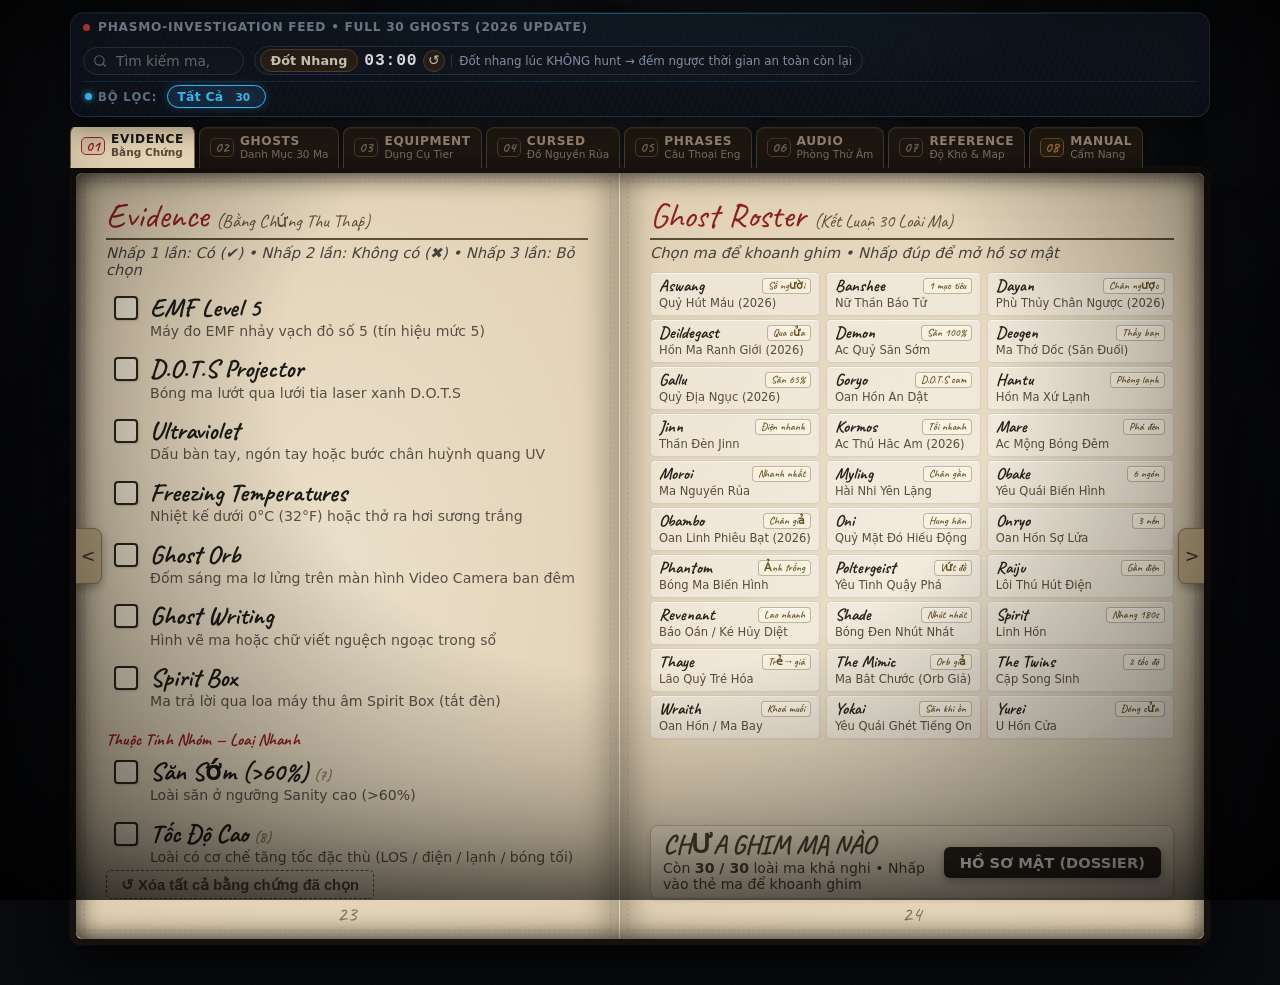
==== index.html @ 6afffe3f "feat(vip): them meo song sot VIP vao tab Looping tung ghost" ====
﻿<!DOCTYPE html>
<html lang="vi">
<head>
  <meta charset="UTF-8">
  <meta name="viewport" content="width=device-width, initial-scale=1.0">
  <title>Phasmophobia Investigation Journal - Cuốn Sổ Tay Thợ Săn Ma Pro 2026</title>
  <link rel="preconnect" href="https://fonts.googleapis.com">
  <link rel="preconnect" href="https://fonts.gstatic.com" crossorigin>
  <link href="https://fonts.googleapis.com/css2?family=Caveat:wght@600;700&display=swap" rel="stylesheet">
<style></style>

  <link rel="stylesheet" href="css/01-base.css">
  <link rel="stylesheet" href="css/02-hud.css">
  <link rel="stylesheet" href="css/03-compendium.css">
  <link rel="stylesheet" href="css/04-book-tabs.css">
  <link rel="stylesheet" href="css/05-views-grid.css">
  <link rel="stylesheet" href="css/06-studio-dossier.css">
  <link rel="stylesheet" href="css/07-fx.css">

  </style>
</head>
<body>

  <div class="screen-overlay"></div>

  <!-- ==============================================================
       ★ VAN DASHBOARD NAVIGATION BAR: INTEGRATED CLUSTER ★
       ============================================================== -->
  <div class="truck-dashboard">
    <div class="top-bar-row">
      <div class="truck-title">
        <span class="rec-dot"></span> PHASMO-INVESTIGATION FEED • FULL 30 GHOSTS (2026 UPDATE)
      </div>

      <!-- INTEGRATED CONTROLS CLUSTER: SEARCH + UNIFIED SMUDGE TIMER -->
      <div class="top-controls-group">
        
        <!-- SMART SEARCH BAR -->
        <div class="search-container">
          <span class="search-icon">
            <svg class="svg-icon" viewBox="0 0 24 24"><circle cx="11" cy="11" r="8"></circle><line x1="21" y1="21" x2="16.65" y2="16.65"></line></svg>
          </span>
          <input type="text" id="journalSearch" class="search-input" placeholder="Tìm kiếm ma, tốc độ, bằng chứng... (Phím /)" autocomplete="off">
          <span class="clear-search-btn" id="clearSearchBtn">✕</span>
          <div class="search-results-dropdown" id="searchResultsDropdown"></div>
        </div>

        <!-- UNIFIED MASTER SMUDGE TIMER WIDGET -->
        <div class="smudge-timer-widget">
          <button class="timer-btn" id="btnSmudgeTimer">
            <svg class="svg-icon" viewBox="0 0 24 24"><path d="M12 2c0 4-4 6-4 10a4 4 0 0 0 8 0c0-4-4-6-4-10z"></path></svg>
            <span>Đốt Nhang</span>
          </button>
          <div class="timer-display" id="smudgeDisplay">03:00</div>
          <button class="timer-reset-btn" id="btnSmudgeReset" type="button" title="Reset đồng hồ nhang về 03:00">↺</button>
          <div class="timer-phase" id="smudgePhase">Đốt nhang lúc KHÔNG hunt → đếm ngược thời gian an toàn còn lại</div>
        </div>

      </div>
    </div>

    <!-- TACTICAL GROUP FILTER HUD: 3 NHÓM LỌC DANH SÁCH RÕ RÀNG -->
    <div class="quick-filter-hud">
      <div class="hud-left">
        <div class="hud-label">
          <span class="hud-radar-dot"></span>
          <span>BỘ LỌC:</span>
        </div>
        <div class="hud-chips-container">
          <div class="filter-chip active" data-filter="all">
            <span class="chip-text">Tất Cả</span>
            <span class="chip-badge">30</span>
          </div>

        </div>
      </div>
    </div>
  </div>

  <!-- ==============================================================
       ★ TACTICAL INVESTIGATION COMPENDIUM (COLLAPSIBLE FIELD MANUAL) ★
       ============================================================== -->
  <div class="compendium-container" id="compendiumContainer" style="display: none;">
    <!-- Header -->
    <div class="compendium-header">
      <div class="compendium-title-wrap">
        <span class="comp-beacon-tag">SOP MANUAL</span>
        <div>
          <div class="compendium-main-title">
            CẨM NANG ĐIỀU TRA TOÀN DIỆN &amp; KÝ HIỆU NGHIỆP VỤ
          </div>
          <div class="compendium-subtitle">
            Sổ tay tra cứu khoa học: Hướng dẫn tân thủ, bảng ngưỡng Sanity hunt, telemetry vận tốc bước chân &amp; 30 mẹo 0-evidence.
          </div>
        </div>
      </div>
      <button class="btn-close-compendium" id="btnCloseCompendium" type="button">
        Đóng Cẩm Nang
      </button>
    </div>

    <!-- Navigation Tabs -->
    <div class="compendium-tabs-nav">
      <button class="comp-tab-btn active" data-target="compPaneRookie" title="Tân thủ &amp; bảng giải mã ký hiệu giao diện">
        <span class="comp-tab-txt">Tân Thủ &amp; Ký Hiệu</span>
      </button>
      <button class="comp-tab-btn" data-target="compPaneSanity" title="Ngưỡng Sanity đi săn (Hunt Matrix)">
        <span class="comp-tab-txt">Ngưỡng Sanity Hunt</span>
      </button>
      <button class="comp-tab-btn" data-target="compPaneSpeed" title="Vận tốc &amp; gia tốc LOS (Speed/BPM)">
        <span class="comp-tab-txt">Vận Tốc &amp; LOS</span>
      </button>
      <button class="comp-tab-btn" data-target="compPaneBusters" title="Tuyệt chiêu 0-Evidence cho 30 loài ma">
        <span class="comp-tab-txt">Mẹo 0-Evidence</span>
      </button>
      <button class="comp-tab-btn" data-target="compPanePro" title="Mẹo cao thủ: nhận diện siêu tốc, sinh tồn, thiết bị, túi tiền &amp; XP">
        <span class="comp-tab-txt">Mẹo Cao Thủ</span>
      </button>
      <button class="comp-tab-btn" data-target="compPaneViethoa" title="Từ điển Anh → Việt + giải thích cơ chế game cho người mới">
        <span class="comp-tab-txt">Việt Hóa</span>
      </button>
      <button class="comp-tab-btn" data-target="compPaneVocab" title="Từ vựng & câu thoại tiếng Anh trong game">
        <span class="comp-tab-txt">Từ Vựng</span>
      </button>
      <button class="comp-tab-btn" data-target="compPaneStatus" title="Bảng trạng thái 30 loài ma: bằng chứng, ngưỡng hunt, tốc độ, dấu hiệu">
        <span class="comp-tab-txt">Trạng Thái</span>
      </button>
    </div>

    <!-- BANNER LỌC NHANH THEO TAB 01 EVIDENCE -->
    <div class="comp-evidence-filterbar" id="compEvidenceFilterBar" style="display:none;">
      <span class="comp-filter-dot"></span>
      <span id="compEvidenceFilterText">Đang lọc theo bằng chứng ở tab 01</span>
      <button class="comp-filter-clear" id="btnCompClearEvidence" type="button" title="Xóa lọc về tất cả 30 ma">✕ Xóa lọc</button>
    </div>

    <!-- PANE 1: TÂN THỦ & KÝ HIỆU -->
    <div class="comp-pane active" id="compPaneRookie">
      <div class="comp-grid-2col">
        <!-- Visual Legend -->
        <div class="comp-card highlight-cyan">
          <div class="comp-card-title">
            <span>BẢNG GIẢI MÃ KÝ HIỆU &amp; TRẠNG THÁI GIAO DIỆN</span>
            <span class="badge" style="background:#0284c7; color:#fff;">VISUAL UI</span>
          </div>
          <div class="legend-badges-grid">
            <div class="legend-badge-item">
              <div class="legend-badge-header">
                <span style="display:inline-block; width:10px; height:10px; border-radius:50%; background:#e2e8f0; border:1px solid #94a3b8;"></span>
                <span>Khả Nghi (Active)</span>
              </div>
              <div class="legend-badge-desc">Thẻ ma màu sáng bình thường. Chưa có bằng chứng mâu thuẫn.</div>
            </div>

            <div class="legend-badge-item">
              <div class="legend-badge-header">
                <span style="display:inline-block; width:10px; height:10px; border-radius:50%; background:#ef4444;"></span>
                <span style="color:#f87171; text-decoration:line-through;">Bị Loại Trừ</span>
              </div>
              <div class="legend-badge-desc">Thẻ mờ + gạch ngang đỏ. Bị loại vì mâu thuẫn bằng chứng đã tick.</div>
            </div>

            <div class="legend-badge-item">
              <div class="legend-badge-header">
                <span style="display:inline-block; width:10px; height:10px; border-radius:50%; border:2px solid #ef4444;"></span>
                <span style="color:#ef4444; font-weight:bold;">Khoanh Ghim</span>
              </div>
              <div class="legend-badge-desc">Vòng bút chì đỏ. Loài ma bạn bấm chọn làm kết luận chính thức.</div>
            </div>

            <div class="legend-badge-item">
              <div class="legend-badge-header">
                <span style="display:inline-block; width:10px; height:10px; border-radius:50%; background:#0284c7; box-shadow:0 0 6px #38bdf8;"></span>
                <span style="color:#38bdf8;">Lọc Chiến Thuật</span>
              </div>
              <div class="legend-badge-desc">Viền xanh Cyan nổi bật. Thuộc nhóm lọc Săn sớm, Tốc độ cao...</div>
            </div>
          </div>

          <div style="margin-top:10px; border-top:1px solid rgba(255,255,255,0.06); padding-top:8px;">
            <p><strong>Cơ chế nút bấm 3 trạng thái tại trang Evidence:</strong></p>
            <ul>
              <li><strong>Bấm lần 1:</strong> Đánh dấu <code>[✔ CÓ]</code> (Khóa bằng chứng đã phát hiện).</li>
              <li><strong>Bấm lần 2:</strong> Đánh dấu <code>[✖ KHÔNG CÓ]</code> (Gạch bỏ bằng chứng đã kiểm tra kỹ nhưng không thấy).</li>
              <li><strong>Bấm lần 3:</strong> Trở về <code>[⚪ Chưa Rõ]</code> (Khôi phục trạng thái trung lập).</li>
            </ul>
          </div>
        </div>

        <!-- Rookie SOP -->
        <div class="comp-card highlight-emerald">
          <div class="comp-card-title">
            <span>QUY TRÌNH 3 BƯỚC SỐNG SÓT CHUẨN NGHIỆP VỤ (SOP)</span>
            <span class="badge" style="background:#059669; color:#fff;">ROOKIE 101</span>
          </div>
          <ul>
            <li>
              <strong>Bước 1 - Tìm Phòng Ma (Favorite Room):</strong>
              Cầm Nhiệt kế quét từng phòng. Phòng ma luôn có nhiệt độ dưới <strong>10°C</strong> (hoặc &lt;0°C đóng băng).
              <br><em>*Lưu ý cốt tử:</em> BẬT CẦU DAO (Breaker) ngay khi vào nhà để sưởi ấm, giảm 50% tốc độ tụt Sanity!
            </li>
            <li>
              <strong>Bước 2 - Bố Trí Trang Thiết Bị (3 Evidences):</strong>
              Đặt D.O.T.S + Sổ ghi chép + Video camera quay vào phòng. Tắt hết đèn phòng, đứng một mình cầm Spirit Box hỏi (<em>"Where are you?"</em>). Rải muối ở cửa phòng để soi dấu chân huỳnh quang UV.
            </li>
            <li>
              <strong>Bước 3 - Phòng Thủ &amp; Giữ Mạng Khi Hunt:</strong>
              Luôn quan sát bảng Sanity trong xe. Khi Sanity chạm mốc <strong>50%</strong>, đặt ngay 2 Thánh giá trong phòng ma. Chuẩn bị sẵn Nhang + Bật lửa và xác định trước tủ trốn an toàn gần nhất!
            </li>
          </ul>
        </div>
      </div>
    </div>

    <!-- PANE 2: NGƯỠNG SANITY HUNT MATRIX -->
    <div class="comp-pane" id="compPaneSanity">
      <div class="comp-grid-2col">
        <!-- Early Hunters -->
        <div class="comp-card highlight-rose">
          <div class="comp-card-title">
            <span>VÙNG NGUY HIỂM: SĂN SỚM BẤT THÌ LÌNH (&gt; 60% SANITY)</span>
            <span class="badge" style="background:#dc2626; color:#fff;">LETHAL HUNT</span>
          </div>
          <ul>
            <li><strong class="tag-red">Demon (100% / 70%):</strong> Sở hữu chiêu cắn trộm (Ability Hunt) có thể kích hoạt cuộc săn ở <strong>100% Sanity</strong> ngay phút đầu tiên! Đốt nhang chỉ cản được 60 giây.</li>
            <li><strong class="tag-red">Yokai (80%):</strong> Săn sớm ở 80% nếu người chơi nói chuyện qua micro gần ma trong vòng 2.5m.</li>
            <li><strong class="tag-red">Thaye (75%):</strong> Săn sớm ở 75% khi mới vào nhà (tuổi 0), chạy siêu tốc 2.75 m/s.</li>
            <li><strong class="tag-amber">Raiju (65%):</strong> Săn sớm ở 65% nếu có thiết bị điện tử đang mở gần ma.</li>
            <li><strong class="tag-amber">Onryo (60%):</strong> Coi nến như thánh giá. Thổi tắt 3 ngọn lửa liên tiếp là hunt ngay; hunt ở 60% nếu phòng không có lửa.</li>
            <li><strong class="tag-amber">Mare (60%):</strong> Săn ở 60% nếu phòng ma đang <strong>TẮT đèn</strong> (ngược lại ở 40% nếu bật đèn).</li>
            <li><strong class="tag-amber">Aswang (60%):</strong> Săn mồi khi người chơi đứng một mình trong bóng tối.</li>
            <li><strong class="tag-amber">Gallu (65%):</strong> Quỷ địa ngục hung hãn, cắn thánh giá từ khoảng cách xa.</li>
          </ul>
        </div>

        <!-- Normal & Late Hunters -->
        <div class="comp-card highlight-cyan">
          <div class="comp-card-title">
            <span>VÙNG TIÊU CHUẨN &amp; SĂN MUỘN (≤ 50% SANITY)</span>
            <span class="badge" style="background:#0284c7; color:#fff;">STANDARD &amp; LATE</span>
          </div>
          <ul>
            <li>
              <strong class="tag-cyan">Ngưỡng Tiêu Chuẩn (50% Sanity):</strong>
              Hầu hết 16 loài ma phổ thông: <code>Spirit, Wraith, Phantom, Poltergeist, Jinn (khi có điện), Goryo, Myling, Revenant, Obake, Yurei, The Mimic, Dayan, Deildegast, Kormos, Obambo...</code>
            </li>
            <li>
              <strong class="tag-emerald">Deogen (40% Sanity):</strong>
              Săn muộn nhất game, nhưng <strong>LUÔN BIẾT BẠN Ở ĐÂU</strong>. Tuyệt đối không trốn tủ, hãy dắt đi dạo quanh bàn ăn (Looping)!
            </li>
            <li>
              <strong class="tag-emerald">Shade (35% Sanity):</strong>
              Loài ma nhút nhát nhất thế giới game. Hoàn toàn không thể hunt, không tương tác, không thở ra khói nếu có người đứng cùng phòng ma!
            </li>
          </ul>
        </div>
      </div>
    </div>

    <!-- PANE 3: VẬN TỐC & GIA TỐC LOS TELEMETRY -->
    <div class="comp-pane" id="compPaneSpeed">
      <table class="comp-matrix-table">
        <thead>
          <tr>
            <th>Loài Ma / Đối Tượng</th>
            <th>Tốc Độ Cơ Bản (m/s)</th>
            <th>Tốc Độ Nhìn Thấy Người (LOS)</th>
            <th>Nhịp Chân (BPM)</th>
            <th>Hành Vi Độc Quyền Khi Truy Đuổi</th>
          </tr>
        </thead>
        <tbody>
          <tr>
            <td><strong>Người chơi (Player)</strong></td>
            <td>1.6 m/s (Đi bộ)</td>
            <td>3.0 m/s (Sprint 3 giây)</td>
            <td>--</td>
            <td>Hồi sức chạy sau 5 giây. Không mang đồ điện bật khi trốn tủ.</td>
          </tr>
          <tr>
            <td><strong>Ma tiêu chuẩn (Standard)</strong></td>
            <td>1.7 m/s</td>
            <td>2.25 m/s (Gia tốc dần)</td>
            <td>120 → 160 BPM</td>
            <td>Tăng tốc dần sau mỗi giây nhìn thấy người chơi liên tục.</td>
          </tr>
          <tr>
            <td><strong class="tag-red">Moroi (Nhanh nhất game)</strong></td>
            <td>1.5 m/s (Sanity cao)</td>
            <td class="tag-red">3.71 m/s (0% Sanity + LOS)</td>
            <td>106 → 260 BPM</td>
            <td>Càng thấp Sanity chạy càng như tên bắn. Đốt nhang làm mù tới 12s.</td>
          </tr>
          <tr>
            <td><strong class="tag-red">Revenant (Tên lửa săn mồi)</strong></td>
            <td>0.4 m/s (Lê lết)</td>
            <td class="tag-red">3.0 m/s (Lao vọt tức thì)</td>
            <td>30 → 212 BPM</td>
            <td>Mất dấu người chơi đi chậm như rùa; phát hiện người chơi lao vọt cực đại ngay!</td>
          </tr>
          <tr>
            <td><strong class="tag-cyan">Deogen (Đảo ngược cự ly)</strong></td>
            <td>3.0 m/s (Ở xa &gt;6m)</td>
            <td class="tag-emerald">0.4 m/s (Ở gần &lt;2.5m)</td>
            <td>212 → 30 BPM</td>
            <td>Luôn biết chỗ trốn. Tới gần tự động phanh gấp để bạn dắt đi bộ quanh bàn ăn.</td>
          </tr>
          <tr>
            <td><strong class="tag-cyan">Hantu (Nhiệt độ phòng)</strong></td>
            <td>1.4 m/s (Phòng ấm)</td>
            <td>2.7 m/s (Phòng lạnh &lt;0°C)</td>
            <td>99 → 190 BPM</td>
            <td><strong>KHÔNG tăng tốc theo LOS</strong>. Thở ra khói trắng từ miệng khi tắt cầu dao.</td>
          </tr>
          <tr>
            <td><strong class="tag-amber">Thaye (Lão hóa theo tuổi)</strong></td>
            <td>2.75 m/s (Tuổi 0 - Trẻ)</td>
            <td>1.0 m/s (Tuổi 10 - Già)</td>
            <td>194 → 70 BPM</td>
            <td><strong>KHÔNG tăng tốc theo LOS</strong>. Càng ở lâu gần ma thì nó càng già và chậm dần.</td>
          </tr>
          <tr>
            <td><strong>The Twins (Cặp song sinh)</strong></td>
            <td>1.53 m/s (Ma chính - 90%)</td>
            <td>1.87 m/s (Ma phụ - 110%)</td>
            <td>108 / 132 BPM</td>
            <td>Đợt săn này đi chậm, đợt sau đi nhanh xen kẽ.</td>
          </tr>
          <tr>
            <td><strong>Jinn (Cầu dao điện)</strong></td>
            <td>1.7 m/s</td>
            <td>2.5 m/s (Thấy người từ xa)</td>
            <td>120 → 176 BPM</td>
            <td>Phóng nhanh khi thấy người từ xa nếu CẦU DAO BẬT, chậm lại khi tới gần &lt;3m.</td>
          </tr>
        </tbody>
      </table>
    </div>

    <!-- PANE 4: TUYỆT CHIÊU 0-EVIDENCE 30 LOÀI MA -->
    <div class="comp-pane" id="compPaneBusters">
      <div class="quick-buster-grid">
        <div class="buster-item">
          <div class="buster-header"><span class="buster-name">Spirit</span><span class="buster-badge">180s Nhang</span></div>
          <div class="buster-tip">Đốt nhang cản đi săn trong suốt <strong>180 giây (3 phút)</strong>. Nếu qua phút thứ 2 vẫn không hunt thì 90% là Spirit.</div>
        </div>
        <div class="buster-item">
          <div class="buster-header"><span class="buster-name">Wraith</span><span class="buster-badge">Không UV Muối</span></div>
          <div class="buster-tip">Dẫm muối tạo tiếng sột soạt nhưng <strong>KHÔNG BAO GIỜ</strong> để lại dấu chân UV huỳnh quang. Dịch chuyển tạo EMF 2/5.</div>
        </div>
        <div class="buster-item">
          <div class="buster-header"><span class="buster-name">Phantom</span><span class="buster-badge">Chụp Ảnh Mất</span></div>
          <div class="buster-tip">Chụp ảnh biến mất ngay lập tức (ảnh không nhiễu). Khi hunt tàng hình chớp nháy rất lâu (1-2s tàng hình).</div>
        </div>
        <div class="buster-item">
          <div class="buster-header"><span class="buster-name">Poltergeist</span><span class="buster-badge">Polty Bomb</span></div>
          <div class="buster-tip">Ném chùm nhiều đồ vật cùng lúc làm nổ tung phòng; mỗi lần ném đồ làm người chơi gần đó tụt Sanity.</div>
        </div>
        <div class="buster-item">
          <div class="buster-header"><span class="buster-name">Banshee</span><span class="buster-badge">Hú Paramic</span></div>
          <div class="buster-tip">Tiếng hú/thét xé gió độc quyền qua Parabolic Mic (33%). Chỉ nhắm giết 1 mục tiêu duy nhất trong đội.</div>
        </div>
        <div class="buster-item">
          <div class="buster-header"><span class="buster-name">Jinn</span><span class="buster-badge">Cầu Dao Bật</span></div>
          <div class="buster-tip">Phi 2.5 m/s khi thấy người từ xa nếu Cầu dao BẬT. Không bao giờ tự gạt tắt cầu dao điện.</div>
        </div>
        <div class="buster-item">
          <div class="buster-header"><span class="buster-name">Mare</span><span class="buster-badge">Tắt Đèn Tức Thì</span></div>
          <div class="buster-tip">Tắt công tắc đèn ngay lập tức sau khi bạn vừa bật lên. Không bao giờ tự bật đèn; thích nổ bóng đèn.</div>
        </div>
        <div class="buster-item">
          <div class="buster-header"><span class="buster-name">Revenant</span><span class="buster-badge">Tên Lửa 3.0m/s</span></div>
          <div class="buster-tip">Đi rề rề 0.4 m/s khi tuần tra, lao vọt với vận tốc 3.0 m/s ngay khi phát hiện người chơi.</div>
        </div>
        <div class="buster-item">
          <div class="buster-header"><span class="buster-name">Shade</span><span class="buster-badge">Nhút Nhát 35%</span></div>
          <div class="buster-tip">Không bao giờ hunt hay làm Ghost Event nếu có người chơi đứng cùng phòng ma. Chỉ hunt dưới 35% Sanity.</div>
        </div>
        <div class="buster-item">
          <div class="buster-header"><span class="buster-name">Demon</span><span class="buster-badge">Nhang 60s</span></div>
          <div class="buster-tip">Đốt nhang chỉ cản hunt được <strong>60 giây</strong>. Ngưỡng hunt 70% và có skill cắn trộm ở 100% Sanity.</div>
        </div>
        <div class="buster-item">
          <div class="buster-header"><span class="buster-name">Yurei</span><span class="buster-badge">Sập Cửa -15%</span></div>
          <div class="buster-tip">Đóng sập cửa 2 nhịp (double click) làm tụt 15% Sanity ngay tức khắc. Đốt nhang giam chân trong phòng 90s.</div>
        </div>
        <div class="buster-item">
          <div class="buster-header"><span class="buster-name">Oni</span><span class="buster-badge">Hiện Hình Rõ</span></div>
          <div class="buster-tip">Khi hunt chớp hiện hình liên tục (hầu như thấy rõ suốt). Tuyệt đối không bao giờ có Ghost Event bóng khói (Airball).</div>
        </div>
        <div class="buster-item">
          <div class="buster-header"><span class="buster-name">Yokai</span><span class="buster-badge">Điếc &lt;2.5m</span></div>
          <div class="buster-tip">Hunt ở 80% nếu nói micro gần ma. Khi hunt bị điếc, chỉ nghe thấy tiếng người nói và đồ điện ở cự ly &lt;2.5m.</div>
        </div>
        <div class="buster-item">
          <div class="buster-header"><span class="buster-name">Hantu</span><span class="buster-badge">Thở Khói Lạnh</span></div>
          <div class="buster-tip">Thở ra làn sương khói trắng từ miệng khi hunt nếu cầu dao TẮT. Chạy cực nhanh trong lạnh (2.7 m/s).</div>
        </div>
        <div class="buster-item">
          <div class="buster-header"><span class="buster-name">Goryo</span><span class="buster-badge">D.O.T.S Camera</span></div>
          <div class="buster-tip">D.O.T.S chỉ thấy qua Video Camera ban đêm khi không có ai trong phòng. Không bao giờ tự ý đổi phòng ruột.</div>
        </div>
        <div class="buster-item">
          <div class="buster-header"><span class="buster-name">Myling</span><span class="buster-badge">Bước Chân Êm</span></div>
          <div class="buster-tip">Tiếng bước chân khi hunt cực êm: Chỉ nghe thấy khi đèn pin đã chớp nháy nhấp nháy trong cự ly &lt;10m.</div>
        </div>
        <div class="buster-item">
          <div class="buster-header"><span class="buster-name">Onryo</span><span class="buster-badge">Sợ Ngọn Lửa</span></div>
          <div class="buster-tip">Coi nến như thánh giá. Thổi tắt 3 ngọn lửa liên tiếp là kích hoạt cuộc săn ngay nếu không có nến khác.</div>
        </div>
        <div class="buster-item">
          <div class="buster-header"><span class="buster-name">The Twins</span><span class="buster-badge">2 Tốc Độ Chạy</span></div>
          <div class="buster-tip">Tương tác 2 phòng khác nhau cùng lúc (đồ thị đường dốc). Luân phiên giữa tốc độ chậm (1.53 m/s) và nhanh (1.87 m/s).</div>
        </div>
        <div class="buster-item">
          <div class="buster-header"><span class="buster-name">Raiju</span><span class="buster-badge">Nhiễu Sóng 15m</span></div>
          <div class="buster-tip">Làm nhiễu sóng điện tử từ khoảng cách cực xa (15m). Tăng tốc vọt lên 2.5 m/s gần đồ điện đang mở.</div>
        </div>
        <div class="buster-item">
          <div class="buster-header"><span class="buster-name">Obake</span><span class="buster-badge">Vân Tay 6 Ngón</span></div>
          <div class="buster-tip">Tỉ lệ 16.7% để lại dấu vân tay 6 ngón tay; giấu vân tay 25%. Chớp biến hình thành model ma khác khi hunt.</div>
        </div>
        <div class="buster-item">
          <div class="buster-header"><span class="buster-name">The Mimic</span><span class="buster-badge">Ghost Orb Giả</span></div>
          <div class="buster-tip"><strong>LUÔN CÓ GHOST ORB GIẢ</strong> ở mọi độ khó (kể cả 0-Evidence). Sao chép hành vi và tốc độ của bất kỳ loài ma nào.</div>
        </div>
        <div class="buster-item">
          <div class="buster-header"><span class="buster-name">Moroi</span><span class="buster-badge">Nhang Mù 12s</span></div>
          <div class="buster-tip">Nguyền rủa qua Spirit Box làm tụt đôi Sanity. Càng thấp Sanity chạy càng nhanh (tối đa 3.71 m/s). Nhang làm mù 12s.</div>
        </div>
        <div class="buster-item">
          <div class="buster-header"><span class="buster-name">Deogen</span><span class="buster-badge">Thở Khò Khè</span></div>
          <div class="buster-tip">Thở dốc vào Spirit Box ở cự ly 1m. Biết chỗ trốn 100%. Tới gần đi chậm 0.4 m/s (dắt đi vòng quanh bàn loop).</div>
        </div>
        <div class="buster-item">
          <div class="buster-header"><span class="buster-name">Thaye</span><span class="buster-badge">Lão Hóa Giảm Tốc</span></div>
          <div class="buster-tip">Mới vào hunt sớm 75% chạy 2.75 m/s. Đứng gần ma sẽ kích hoạt lão hóa; càng về sau càng chậm và nhát (1.0 m/s).</div>
        </div>
        <div class="buster-item">
          <div class="buster-header"><span class="buster-name">Aswang (2026)</span><span class="buster-badge">Tăng Tốc LOS Nhanh Nhất</span></div>
          <div class="buster-tip">Base 1.53 m/s (chậm hơn chuẩn) nhưng tăng tốc theo line-of-sight NHANH nhất game. Có thể hunt với grace period = 0 và không giết được người đang trốn trong chỗ ẩn chính thức.</div>
        </div>
        <div class="buster-item">
          <div class="buster-header"><span class="buster-name">Dayan (2026)</span><span class="buster-badge">Nhanh Khi Bạn Di Chuyển</span></div>
          <div class="buster-tip">Hunt sớm 65% và chạy 2.25 m/s khi bạn DI CHUYỂN trong 10m; còn 45% và 1.2 m/s khi bạn ĐỨNG YÊN gần nó. Không tăng tốc theo LOS.</div>
        </div>
        <div class="buster-item">
          <div class="buster-header"><span class="buster-name">Deildegast (2026)</span><span class="buster-badge">Tốc Độ Theo Đồ Vật</span></div>
          <div class="buster-tip">Tốc độ cố định 0.4–3.0 m/s tùy số đồ vật đã bị xê dịch (càng nhiều đồ bị ném càng chậm). Không tăng tốc theo LOS.</div>
        </div>
        <div class="buster-item">
          <div class="buster-header"><span class="buster-name">Gallu (2026)</span><span class="buster-badge">Trạng Thái Hung Hãn</span></div>
          <div class="buster-tip">Hunt ở 50% (Normal), 60% (Enraged) hoặc 40% (Weakened). Dùng thiết bị bảo vệ quanh nó sẽ khiến nó Hung Hãn hơn; sau 1 lần hunt nó yếu đi.</div>
        </div>
        <div class="buster-item">
          <div class="buster-header"><span class="buster-name">Kormos (2026)</span><span class="buster-badge">Nghe Bước Chân</span></div>
          <div class="buster-tip">Nghe tiếng bước chân từ rất xa và hunt sớm tới 70% nếu bạn SPRINT gần nó. Gần như không thấy người chơi bằng mắt — hãy ĐI BỘ (đừng chạy).</div>
        </div>
        <div class="buster-item">
          <div class="buster-header"><span class="buster-name">Obambo (2026)</span><span class="buster-badge">Hung Hãn / Điềm Tĩnh</span></div>
          <div class="buster-tip">Hai trạng thái: Aggressive (hunt sớm 65%, chạy 1.96 m/s, hunt ngắn hơn) và Calm (hunt muộn 10%, chạy 1.45 m/s).</div>
        </div>
      </div>
    </div>

    <!-- PANE 5: MẸO CAO THỦ (PRO / dữ liệu người chơi kinh nghiệm) -->
    <div class="comp-pane" id="compPanePro">
      <p style="font-size:0.8rem; color:#ab9575; margin:0 0 12px;">Áp dụng cho MỌI độ khó (x1–x6); mục nào chỉ đúng ở độ khó có bằng chứng thì đã ghi rõ.</p>
      <div class="comp-grid-2col">

        <div class="comp-card highlight-amber">
          <div class="comp-card-title"><span>TEST CHUẨN 100%</span><span class="badge">PRO</span></div>
          <ul>
            <li><strong>Spirit (2 nhang):</strong> đốt nhang (gần ma) + bấm giờ. Nếu <strong>2 phút 45 giây</strong> không hunt, đốt nhang lần 2. Nếu hunt trong <strong>60 giây</strong> sau lần 2 → 100% Spirit. <em>(Cần sanity đủ thấp để ma có thể hunt, nếu không bài test vô nghĩa.)</em></li>
            <li><strong>Ouija EMF5:</strong> spam câu rẻ như "How old are you?" — mỗi lần trả lời đều nhả EMF. Dùng để lấy EMF5 (nếu ma có EMF5) + ảnh/media.</li>
            <li><strong>Sách bị ném:</strong> ở độ khó 3 bằng chứng, nếu ma <em>ném</em> sổ mà KHÔNG viết → gạch Ghost Writing.</li>
            <li><strong>Yurei:</strong> chỉ mở/đóng cửa &amp; tủ <strong>hoàn toàn</strong>. Hé cửa = KHÔNG phải Yurei.</li>
          </ul>
        </div>

        <div class="comp-card highlight-cyan">
          <div class="comp-card-title"><span>NHẬN DIỆN SIÊU TỐC (TELLS ẨN)</span><span class="badge">PRO</span></div>
          <ul>
            <li><strong>Raiju:</strong> nhịp tim (heartbeat) <strong>to &amp; bass hơn</strong> mọi ma khác — nghe cả khi event lẫn hunt. Nghe là biết.</li>
            <li><strong>Banshee:</strong> KHÔNG BAO GIỜ là nam (model/tên) từ update Giáng Sinh 2025 → <em>thấy model/tên nam = gạch Banshee.</em></li>
            <li><strong>Mare:</strong> <strong>không bật được</strong> TV/màn hình. → <em>Thấy ma BẬT TV/màn hình = gạch Mare.</em> Còn Mare thì hay <strong>tắt đèn ngay</strong> sau khi bạn vừa bật (và không bao giờ bật đèn).</li>
            <li><strong>Onryo:</strong> <strong>không thắp được</strong> nến nhà/campfire → <em>thấy ma thắp nến = gạch Onryo.</em> Onryo còn hay thổi tắt cùng 1 firelight 2 lần trong 20s, và thổi tắt bật lửa của bạn trong &lt;20s.</li>
            <li><strong>Shade:</strong> không làm event hát; không nâng &amp; ném đồ (update Chronicle) → <em>thấy hát / thấy nâng-ném đồ = gạch Shade.</em></li>
            <li><strong>Oni:</strong> không làm event "bóng khói" (airball) → <em>thấy airball = gạch Oni.</em> Khi hunt Oni hiện hình lâu (ít tàng hình).</li>
            <li><strong>Hantu:</strong> khi hunt (lúc cầu dao TẮT) thở ra <strong>hơi khói trắng</strong> → <em>thấy hơi thở = Hantu.</em></li>
          </ul>
        </div>

        <div class="comp-card highlight-emerald">
          <div class="comp-card-title"><span>SINH TỒN: LOOPING &amp; ẨN</span><span class="badge">PRO</span></div>
          <ul>
            <li><strong>Quản lý sprint:</strong> chỉ sprint khi ma <em>lấy được khoảng cách</em>; cắt góc thật gấp.</li>
            <li><strong>Crouch cắt LOS:</strong> hiệu quả sau ghế/island/xe — <strong>KHÔNG</strong> crouch sau bàn ăn/sofa (không cắt được LOS).</li>
            <li><strong>Corner peeking:</strong> giấu nửa người sau vật/cửa để cắt LOS mà vẫn nhìn thấy ma (đọc tốc độ/ability).</li>
            <li><strong>Ẩn tủ bị chặn:</strong> mở hết cửa, bước vào giữa, đóng lại. Locker: mở cánh trái → vào cánh phải → đóng.</li>
            <li><strong>Salt T3 + loop:</strong> mỗi đống muối làm chậm ma <strong>2 giây</strong> → duy trì loop cả đợt hunt.</li>
          </ul>
        </div>

        <div class="comp-card highlight-rose">
          <div class="comp-card-title"><span>THIẾT BỊ &amp; RAIJU</span><span class="badge">PRO</span></div>
          <ul>
            <li>Thiết bị đang bật (kể cả đèn pin trên vai) <strong>hút ma trong 7.5m</strong>. Raiju: <strong>15m</strong> và chạy gần bằng Revenant khi gần đồ điện.</li>
            <li><strong>Head Gear:</strong> phải GIỮ nút Special để tắt → tắt ĐẦU TIÊN khi hunt bắt đầu.</li>
            <li><strong>Không hút ma:</strong> Firelight, Igniter, UV Tier 2, nến.</li>
            <li>Đừng tắt thiết bị khi đã vào chỗ ẩn — ma vẫn đi tới <em>vị trí phát hiện cuối</em>.</li>
          </ul>
        </div>

        <div class="comp-card highlight-amber">
          <div class="comp-card-title"><span>TÚI TIỀN &amp; XP</span><span class="badge">PRO</span></div>
          <ul>
            <li><strong>Investigation Bonus =</strong> tiền nhận dạng + mục tiêu (mỗi mục tiêu tính <strong>đôi</strong>). <strong>Chết</strong> → mất nửa tiền + mất bonus.</li>
            <li><strong>Chụp Bone TRƯỚC khi nhặt</strong> (ảnh Bone ăn multiplier; nhặt Bone chỉ $25–50 flat).</li>
            <li><strong>Giá ảnh:</strong> ma/manifest <strong>$15</strong>; DOTS/EMF5/Writing/Freezing/vân tay Obake <strong>$10</strong>; còn lại <strong>$5</strong>. Journal: 5 ảnh + 5 video + 3 âm thanh (mỗi loại full giá 1 lần).</li>
            <li><strong>Custom farm:</strong> 0-evidence + 0-sanity = <strong>~9.8x</strong>; 2-evidence = ~5.12x. <strong>Blood Moon:</strong> +10% tiền nhưng +15% tốc độ ma &amp; x2 tụt sanity — chơi kỹ.</li>
          </ul>
        </div>

        <div class="comp-card highlight-cyan">
          <div class="comp-card-title"><span>NHANG &amp; THÁNH GIÁ CHUẨN</span><span class="badge">PRO</span></div>
          <ul>
            <li><strong>PHẢI đốt GẦN ma</strong> (trong/sát phòng ma) mới có tác dụng — đốt ở cửa hay xa ma là <strong>vô ích</strong>.</li>
            <li><strong>Khi hunt — làm CHOÁNG:</strong> đốt nhang rồi áp/ném về phía mặt ma lúc nó đang đuổi → <strong>làm mù ma ~5 giây</strong> để chạy trốn. <em>Không cần canh thời điểm</em>, chỉ cần đốt lúc ma ở gần.</li>
            <li><strong>Theo Tier:</strong> T1 mù 5s • T2 mù 5s + <strong>chậm 25%</strong> (5s) • T3 mù 5s + <strong>khóa chân đứng im</strong> (5s).</li>
            <li><strong>Ngoài hunt:</strong> chặn hunt <strong>90s</strong> (Spirit 180s, Demon 60s). Nhang <strong>KHÔNG cộng dồn/reset</strong> cooldown đang chạy — đừng đốt phí.</li>
            <li><strong>Crucifix</strong> chỉ chặn hunt <em>mới</em> (vô dụng khi đang hunt). Đặt dọc lối thoát gần phòng ma; <strong>T3 chặn cả Cursed Hunt</strong>.</li>
            <li><strong>Hunt vs Event:</strong> cửa thoát <strong>LOCK</strong> = đang hunt; event có thể đóng cửa nhưng KHÔNG khóa.</li>
          </ul>
        </div>

        <div class="comp-card highlight-amber">
          <div class="comp-card-title"><span>CANH GIỜ NHANG (STEP-BY-STEP)</span><span class="badge">PRO</span></div>
          <ul>
            <li><strong>B1:</strong> Đứng <strong>GẦN ma</strong> (trong/sát phòng ma), đốt nhang, bấm <strong>đồng hồ</strong> (nút "Bấm Giờ Nhang" trên thanh trên cùng).</li>
            <li><strong>B2:</strong> Đợi ma hunt lại, đọc mốc giờ:
              <br>• ~<strong>60 giây</strong> → Demon
              <br>• ~<strong>90 giây</strong> → ma thường
              <br>• <strong>hơn 90s</strong> (tới ~180s) → nghi <strong>Spirit</strong></li>
            <li><strong>B3 — Test Spirit chuẩn:</strong> nếu <strong>2 phút 45 giây</strong> vẫn không hunt → đốt nhang lần 2. Nếu hunt trong <strong>dưới 60 giây</strong> sau đó → 100% Spirit.</li>
            <li><strong>Vì sao?</strong> Nhang <strong>KHÔNG cộng dồn/reset</strong> cửa sổ đang chạy → cửa sổ 180s của Spirit (tính từ lần đốt 1) lúc đốt lần 2 chỉ còn ~15s, nên nó hunt ngay sau đó. (Ma thường thì cửa sổ đã hết từ 90s.)</li>
            <li><strong>Điều kiện:</strong> sanity phải <strong>đủ thấp</strong> để ma có thể hunt (thường &lt;50%) — nếu không, "không thấy hunt" là vô nghĩa.</li>
          </ul>
        </div>

        <div class="comp-card highlight-rose">
          <div class="comp-card-title"><span>HD ĐỐT NHANG CHI TIẾT (KHI KHÓ PHÂN)</span><span class="badge">PRO</span></div>
          <ul>
            <li><strong>Chuẩn bị:</strong> nhang + bật lửa; xác định <strong>phòng ma</strong> và <strong>chỗ núp</strong> gần đó; kiểm tra <strong>sanity &lt;50%</strong> (nếu cao, ma không hunt được → test vô nghĩa).</li>
            <li><strong>Đốt ĐÚNG cách:</strong> đứng <strong>trong/sát phòng ma</strong> rồi mới đốt. Đốt ở cửa hay xa ma = <strong>vô ích</strong> (lỗi phổ biến nhất khiến kết quả sai).</li>
            <li><strong>Bấm timer</strong> ("Đốt Nhang") rồi <strong>đứng yên chờ</strong>. Timer tự chia vùng: <strong>3:00→2:00</strong> an toàn → <strong>2:00→1:30</strong> Demon → <strong>1:30→0:00</strong> ma thường/Spirit.</li>
            <li><strong>Đọc kết quả:</strong> hunt <strong>60–90s</strong> = Demon • hunt <strong>90–180s</strong> = ma thường • không hunt tới <strong>180s</strong> = Spirit.</li>
            <li><strong>Nếu vẫn khó phân:</strong>
              <br>• Kiểm tra lại lúc đốt bạn có <strong>đứng gần ma</strong> không.
              <br>• <strong>Đừng đốt lại khi đang chạy</strong> (không reset) — chờ hết rồi hãy đốt lần 2.
              <br>• <strong>Test 2 nhang:</strong> đốt lần 1 → không hunt tới <strong>2:45</strong> → đốt lần 2 → hunt trong <strong>&lt;60s</strong> sau đó = <strong>100% Spirit</strong>.
              <br>• Vẫn mơ hồ → chốt bằng <strong>bằng chứng + tells</strong> khác, đừng chỉ dựa 1 test.</li>
          </ul>
        </div>

        <div class="comp-card highlight-emerald">
          <div class="comp-card-title"><span>QUY TRÌNH ĐIỀU TRA NHANH</span><span class="badge">PRO</span></div>
          <ul>
            <li><strong>1. Tìm phòng ma:</strong> bật cầu dao → quét EMF/Nhiệt kế. Phòng <em>lạnh hơn + nhiều tương tác</em> = phòng ma (đây là <strong>gợi ý</strong>, không phải bằng chứng).</li>
            <li><strong>2. Rải bằng chứng:</strong> đặt Writing + DOTS + Spirit Box + Video Camera (Orb) trong phòng ma; cắm Crucifix bảo vệ.</li>
            <li><strong>3. Đọc ĐÚNG bằng chứng:</strong>
              <br>• <strong>EMF 5</strong> mới tính — EMF 2/3/4 chỉ là tương tác.
              <br>• <strong>Freezing = dưới 0°C</strong> (không phải "dưới 5°C").
              <br>• <strong>UV</strong> = vân tay (cửa/công tắc) + dấu chân (trong muối) — chung 1 bằng chứng.
              <br>• <strong>Ghost Orb</strong> chỉ thấy qua camera (night vision); <strong>DOTS</strong> xem qua video.</li>
            <li><strong>4. Kẹt mới canh nhang:</strong> chỉ khi cần phân biệt Demon/Spirit và <strong>sanity &lt;50%</strong>. Đứng GẦN ma → đốt nhang → bấm giờ → đọc mốc 60/90/180s.</li>
          </ul>
        </div>

        <div class="comp-card highlight-amber">
          <div class="comp-card-title"><span>SPEED TEST — NHẬN DIỆN BẰNG TỐC ĐỘ (0-EVIDENCE)</span><span class="badge">VIP</span></div>
          <ul>
            <li data-detail="Tạo hunt có kiểm soát: dùng Ouija 'Where are you?' hoặc để sanity hạ xuống thấp. Núp ở chỗ nghe rõ (hành lang/closet) và nghe nhịp bước chân để đo tốc độ."><strong>Cách test:</strong> tạo hunt có kiểm soát (Ouija "Where are you?" / hạ sanity), núp chỗ nghe rõ, nghe <strong>nhịp bước chân</strong>.</li>
            <li data-detail="Không thấy bạn: 1.0 m/s (rất chậm). Vừa phát hiện (thấy bạn / nghe micro / dính thiết bị điện): vọt 3.0 m/s. Nghe chân rề rề rồi đột ngột dồn dập = Revenant."><strong>Bò 1.0 m/s</strong> khi không thấy bạn → đột ngột <strong>3.0</strong> khi thấy → <strong>Revenant</strong>.</li>
            <li data-detail="Luôn biết bạn ở đâu (trốn vô ích). Xa hơn 6m: 3.0 m/s; lại gần dưới 2.5m: 0.4 m/s. Cứ dắt nó loop quanh bàn là sống."><strong>Xa 3.0 → gần 0.4</strong> (càng gần càng chậm) → <strong>Deogen</strong>.</li>
            <li data-detail="Mới vào: 2.75 m/s + hunt sớm 75%. Đứng gần nó → nó 'già đi': chậm dần còn 1.0 m/s và hunt muộn 15%."><strong>2.75 → chậm dần 1.0</strong> (già đi) → <strong>Thaye</strong>.</li>
            <li data-detail="Tốc độ theo nhiệt độ phòng: dưới 0°C → 2.7 m/s; trên 15°C → 1.4 m/s. Không tăng tốc theo line-of-sight."><strong>Lạnh nhanh (2.7) / ấm chậm (1.4)</strong> → <strong>Hantu</strong>.</li>
            <li data-detail="Chỉ đạt 2.5 m/s khi CẦU DAO BẬT + có LOS + bạn ở xa hơn 3m; lại gần dưới 3m thì về 1.7. Cầu dao tắt = mất khả năng."><strong>2.5 khi CẦU DAO BẬT + thấy bạn &gt;3m</strong> → <strong>Jinn</strong>.</li>
            <li data-detail="1.7 m/s bình thường; lên 2.5 m/s khi ở gần thiết bị điện đang bật. Tắt hết đồ điện để làm nó chậm lại."><strong>2.5 khi gần đồ điện đang bật</strong> → <strong>Raiju</strong>.</li>
            <li data-detail="Base speed tăng khi sanity tụt: 1.5 m/s (sanity cao) → 2.25 (0%); cộng thêm tăng tốc LOS tối đa 3.71 m/s = NHANH NHẤT game."><strong>Nhanh dần khi sanity tụt</strong> (tới 3.71 + LOS) → <strong>Moroi</strong>.</li>
            <li data-detail="Twins có 2 con: chậm 1.5 m/s và nhanh 1.9 m/s, đổi giữa các đợt hunt. Còn Obambo thì đổi NGAY TRONG 1 đợt hunt (calm↔aggressive)."><strong>1.5 ↔ 1.9 đổi giữa các hunt</strong> → <strong>The Twins</strong>; <strong>đổi GIỮA 1 hunt</strong> (calm↔aggressive) → <strong>Obambo</strong>.</li>
            <li data-detail="Bắt đầu hunt 3.0 m/s; mỗi đồ vật bị xê dịch giảm 0.1 m/s; xê dịch 26 món → chỉ còn 0.4 m/s. Không tăng tốc theo LOS."><strong>3.0 mới vào → giảm theo số đồ bị xê dịch (→0.4)</strong> → <strong>Deildegast</strong>.</li>
            <li data-detail="Base 1.53 m/s (chậm hơn chuẩn 1.7) nhưng tăng tốc theo LOS nhanh nhất game; có thể hunt với grace period = 0."><strong>1.53 (chậm hơn chuẩn)</strong> → <strong>Aswang</strong>.</li>
            <li data-detail="Trong 10m: bạn DI CHUYỂN → 2.25 m/s (hunt sớm 65%); bạn ĐỨNG YÊN → 1.2 m/s (hunt muộn 45%)."><strong>2.25 khi bạn DI CHUYỂN / 1.2 khi ĐỨNG YÊN (≤10m)</strong> → <strong>Dayan</strong>.</li>
            <li data-detail="3 trạng thái: Normal 1.7 / Enraged 1.96 / Weakened 1.36 m/s. Dẫm muối, bị nhang hoặc bị thánh giá → đổi trạng thái. Enraged không dẫm muối."><strong>1.7 / 1.96 (Enraged) / 1.36 (Weakened)</strong> → <strong>Gallu</strong>.</li>
            <li data-detail="1.7 m/s; nhanh hơn (2.21 m/s) khi ở xa hơn 5m. Gần như MÙ — đứng yên là nó không thấy bạn (chỉ dựa vào tiếng động)."><strong>2.21 khi ở xa &gt;5m</strong>; đứng yên thì không thấy bạn → <strong>Kormos</strong>.</li>
          </ul>
        </div>

        <div class="comp-card highlight-rose">
          <div class="comp-card-title"><span>RULE-OUT NHANH — "THẤY LÀ GẠCH"</span><span class="badge">VIP</span></div>
          <ul>
            <li data-detail="Mare KHÔNG BAO GIỜ bật được đèn/TV/màn hình. Nếu thấy ma BẬT chúng lên → gạch Mare. (Không thấy thì không kết luận được gì.)">Thấy ma <strong>bật đèn/TV/màn hình</strong> → gạch <strong>Mare</strong>.</li>
            <li data-detail="Hantu không bật được cầu dao ON → thấy ma BẬT cầu dao = gạch Hantu. Jinn không tắt được cầu dao → thấy ma TẮT cầu dao = gạch Jinn.">Thấy ma <strong>bật cầu dao ON</strong> → gạch <strong>Hantu</strong>; thấy ma <strong>tắt cầu dao</strong> → gạch <strong>Jinn</strong>.</li>
            <li data-detail="Shade không nâng & ném đồ (update Chronicle) và không làm event hát. Thấy 1 trong 2 → gạch Shade.">Thấy ma <strong>nâng &amp; ném đồ</strong> → gạch <strong>Shade</strong>; thấy <strong>event hát</strong> → gạch <strong>Shade</strong>.</li>
            <li data-detail="Oni không bao giờ làm event bóng khói (airball/mist form). Thấy airball → gạch Oni.">Thấy <strong>airball</strong> (bóng khói) → gạch <strong>Oni</strong>.</li>
            <li data-detail="Banshee và Dayan chỉ có model/tên NỮ. Thấy model hoặc tên NAM → gạch cả hai con này.">Thấy <strong>model/tên NAM</strong> → gạch <strong>Banshee</strong> &amp; <strong>Dayan</strong> (2 con này chỉ nữ).</li>
            <li data-detail="Yurei chỉ mở/đóng cửa và tủ HOÀN TOÀN (đóng sầm). Nếu cửa chỉ hé/mở dở → gạch Yurei.">Thấy <strong>hé cửa</strong> (không mở/đóng hoàn toàn) → gạch <strong>Yurei</strong>.</li>
            <li data-detail="Goryo không đổi phòng yêu thích và ít đi xa khỏi phòng. Ma hunt ở ngoài phòng / có đổi phòng → gạch Goryo.">Ma <strong>hunt ngoài phòng yêu thích / đổi phòng</strong> → gạch <strong>Goryo</strong>.</li>
            <li data-detail="Onryo không thắp được nến nhà hoặc campfire. Thấy ma thắp nến/campfire → gạch Onryo.">Thấy ma <strong>thắp nến/campfire</strong> → gạch <strong>Onryo</strong>.</li>
            <li data-detail="Nếu đốt nhang ĐÚNG (đứng gần ma) mà ma hunt lại dưới 60s → gạch mọi loài trừ Demon. CẢNH BÁO: nếu đứng xa ma thì nhang không ăn → kết quả sai.">Đốt nhang mà <strong>hunt lại &lt;60s</strong> → gạch mọi loài trừ <strong>Demon</strong> (nếu chắc bạn đứng gần ma).</li>
          </ul>
        </div>

        <div class="comp-card highlight-cyan">
          <div class="comp-card-title"><span>CHỐT 100% — DẤU HIỆU ĐỘC QUYỀN</span><span class="badge">VIP</span></div>
          <ul>
            <li><strong>Ghost Orb khi tắt HẾT bằng chứng (0-evidence/Apocalypse)</strong> → <strong>The Mimic</strong> (chốt). Vì Orb của Mimic là <em>khả năng</em> luôn tồn tại, không phải bằng chứng — mọi ma khác đều <strong>không nhả gì</strong> khi tắt bằng chứng. <em>(Ở Insanity 1-bằng-chứng thì Orb CHƯA chốt được, vì nhiều ma có Orb thật.)</em></li>
            <li data-detail="Wraith không dẫm muối và không để lại dấu chân UV. LƯU Ý: Gallu ở trạng thái Enraged cũng không dẫm muối → phải loại Gallu trước khi chốt Wraith."><strong>Không dẫm muối / không dấu chân UV</strong> → <strong>Wraith</strong> (loại Gallu-Enraged trước).</li>
            <li data-detail="Obake có 16.7% để lại vân tay 6 ngón, và trong lúc hunt có thể chớp biến hình thành model ma khác (cùng giới). Thấy 1 trong 2 → Obake."><strong>Dấu tay 6 ngón / biến hình model khác khi hunt</strong> → <strong>Obake</strong>.</li>
            <li data-detail="Poltergeist ném nhiều đồ vật cùng lúc (polty bomb) với lực mạnh; khi hunt ném mỗi 0.5 giây. Thấy ném chùm → Poltergeist."><strong>Ném chùm nhiều đồ cùng lúc</strong> → <strong>Poltergeist</strong>.</li>
            <li data-detail="The Twins có 2 vùng tương tác, đôi khi tương tác ở 2 nơi gần như cùng lúc (Twinteraction). Thấy vậy → Twins."><strong>2 tương tác cùng lúc 2 nơi</strong> → <strong>The Twins</strong>.</li>
            <li data-detail="Khi hunt mà CẦU DAO TẮT, Hantu thở ra hơi khói trắng từ miệng. Thấy hơi thở → Hantu (đây là dấu hiệu chốt)."><strong>Thở khói khi hunt (cầu dao tắt)</strong> → <strong>Hantu</strong>.</li>
            <li data-detail="Áp Spirit Box trong khoảng 1m, Deogen có ~33% phát tiếng thở dốc thay vì trả lời. Nghe thở dốc → Deogen."><strong>Thở dốc qua Spirit Box ở ~1m</strong> → <strong>Deogen</strong>.</li>
            <li data-detail="Banshee có 33% phát tiếng hú/thét gào độc quyền qua Parabolic Microphone. Nghe tiếng đó → Banshee."><strong>Tiếng hú/thét qua Paramic (33%)</strong> → <strong>Banshee</strong>.</li>
            <li data-detail="Nhịp tim (heartbeat) của Raiju to và bass hơn mọi ma khác — nghe được cả khi ghost event lẫn hunt."><strong>Nhịp tim to/bass hơn</strong> → <strong>Raiju</strong>.</li>
            <li data-detail="Chụp ảnh Phantom → nó biến mất ngay, ảnh chụp ra TRỐNG (không có ma) và không có hạt nhiễu điện tử."><strong>Chụp ảnh ma biến mất (ảnh trống, không nhiễu)</strong> → <strong>Phantom</strong>.</li>
            <li data-detail="Myling đi êm: chỉ nghe bước chân trong ~12m (ma khác ~20m). Còn Raiju thì gây nhiễu thiết bị điện từ 15m (ma khác 10m)."><strong>Bước chân êm (nghe &lt;12m)</strong> → <strong>Myling</strong>; <strong>nhiễu điện tử 15m</strong> → <strong>Raiju</strong>.</li>
            <li data-detail="Nếu ma đang hunt mà đi vào một chỗ ẩn chính thức (closet/locker) thì hunt KẾT THÚC ngay lập tức → Aswang."><strong>Hunt kết thúc ngay</strong> khi nó vào chỗ ẩn chính thức (đang hunt) → <strong>Aswang</strong>.</li>
            <li data-detail="Demon hunt lại chỉ 20 giây sau đợt hunt trước (ma khác 25s), và tầm thánh giá lớn hơn 50%. Đốt nhang chỉ chặn được 60s."><strong>Hunt lại 20s sau hunt trước</strong> (thay vì 25s) / thánh giá +50% → <strong>Demon</strong>.</li>
            <li data-detail="Đốt nhang (đứng gần ma) mà không thấy hunt cho tới 180 giây (3 phút) → Spirit."><strong>Nhang chặn đủ 180s</strong> (không hunt tới 3 phút) → <strong>Spirit</strong>.</li>
            <li data-detail="Trên Nightmare/Insanity, các loài này LUÔN cho sẵn 1 bằng chứng: Goryo=DOTS, Obake=UV, Hantu=Freezing, Moroi và Deogen=Spirit Box. Dùng để khoanh vùng nhanh."><strong>Nightmare/Insanity (bằng chứng bắt buộc):</strong> Goryo=DOTS • Obake=UV • Hantu=Freezing • Moroi/Deogen=Spirit Box.</li>
          </ul>
        </div>

      </div>
    </div>

    <!-- PANE 6: VIỆT HÓA & THUẬT NGỮ -->
    <div class="comp-pane" id="compPaneViethoa">
      <p style="font-size:0.8rem; color:#ab9575; margin:0 0 12px;">Từ điển Anh → Việt + giải thích cơ chế game bằng tiếng Việt đơn giản cho người mới.</p>
      <div class="comp-grid-2col">

        <div class="comp-card highlight-amber">
          <div class="comp-card-title"><span>GIẢI THÍCH "ORB = MIMIC" (DỄ HIỂU)</span><span class="badge">VIỆT</span></div>
          <ul>
            <li><strong>"Bằng chứng" (Evidence)</strong> = thứ game <em>cho bạn tìm</em> để nhận diện ma. Mỗi ma có 3 loại.</li>
            <li><strong>"Khả năng" (Ability)</strong> = đặc tính riêng của từng con ma, <strong>luôn hoạt động</strong> bất kể độ khó.</li>
            <li>Ghost Orb bình thường là 1 loại <strong>bằng chứng</strong> → nếu chọn chế độ <strong>tắt hết bằng chứng (0-evidence)</strong> thì <strong>không con ma nào nhả bằng chứng nữa</strong>.</li>
            <li>NHƯNG <strong>The Mimic</strong> có một <strong>khả năng</strong>: nó <strong>LUÔN tạo 1 quả Orb GIẢ</strong> ở mọi độ khó — kể cả khi bạn tắt hết bằng chứng.</li>
            <li>➡️ Vậy: <strong>tắt hết bằng chứng mà vẫn thấy Orb = chắc chắn The Mimic</strong> (không con nào khác tạo được Orb khi bằng chứng đã tắt).</li>
            <li><em>Ở Insanity (còn 1 bằng chứng) thì Orb CHƯA chốt được, vì nhiều ma có Orb thật.</em></li>
          </ul>
        </div>

        <div class="comp-card highlight-cyan">
          <div class="comp-card-title"><span>7 LOẠI BẰNG CHỨNG (Anh → Việt)</span><span class="badge">VIỆT</span></div>
          <ul>
            <li><strong>EMF Level 5</strong> = Máy đo EMF nhảy cấp 5.</li>
            <li><strong>Spirit Box</strong> = Hộp nói chuyện: hỏi tiếng Anh, ma trả lời qua loa.</li>
            <li><strong>Ultraviolet / UV</strong> = Tia cực tím: soi vân tay (cửa/công tắc) &amp; dấu chân (trong muối).</li>
            <li><strong>Ghost Orb</strong> = Quả cầu ma: đốm sáng bay lơ lửng, CHỈ thấy qua camera hồng ngoại.</li>
            <li><strong>Ghost Writing</strong> = Sổ ghi chép: ma viết/vẽ vào sổ bạn đặt.</li>
            <li><strong>Freezing Temperatures</strong> = Nhiệt độ đóng băng: nhiệt kế dưới 0°C.</li>
            <li><strong>D.O.T.S Projector</strong> = Máy chiếu lưới: thấy bóng ma chạy qua (thường xem qua camera).</li>
          </ul>
        </div>

        <div class="comp-card highlight-emerald">
          <div class="comp-card-title"><span>CƠ CHẾ GAME CẦN BIẾT</span><span class="badge">VIỆT</span></div>
          <ul>
            <li><strong>Hunt (Đi săn)</strong>: ma khóa cửa, đèn nhấp nháy, đuổi giết người chơi.</li>
            <li><strong>Ghost Event (Sự kiện ma)</strong>: ma hiện hình/ném đồ nhưng KHÔNG khóa cửa, không giết.</li>
            <li><strong>Sanity (Tinh thần)</strong>: 100%→0%. Càng thấp, ma càng dễ hunt.</li>
            <li><strong>Grace period (Ân hạn)</strong>: vài giây đầu hunt ma chưa giết được.</li>
            <li><strong>Line of Sight (LOS - đường nhìn)</strong>: ma thấy bạn → tăng tốc.</li>
            <li><strong>Favorite Room (Phòng yêu thích)</strong>: phòng ma hay ở, lạnh hơn các phòng khác.</li>
            <li><strong>Breaker / Fuse box (Cầu dao)</strong>: công tắc điện tổng của nhà.</li>
            <li><strong>Looping (Dắt ma vòng)</strong>: chạy vòng quanh vật cản để cắt LOS cho ma chậm lại.</li>
            <li><strong>Tier</strong>: cấp dụng cụ (1 yếu → 3 mạnh).</li>
          </ul>
        </div>

        <div class="comp-card highlight-rose">
          <div class="comp-card-title"><span>ĐỒ NGUYỀN RỦA &amp; DỤNG CỤ</span><span class="badge">VIỆT</span></div>
          <ul>
            <li><strong>Cursed Possession</strong> = Đồ nguyền rủa (7 món): Tarot, Ouija, Monkey Paw, Gương ma ám, Hộp nhạc, Voodoo, Vòng triệu hồi.</li>
            <li><strong>Cursed Hunt</strong> = Săn nguyền rủa: hunt do đồ nguyền rủa, KHÔNG chặn được bằng thánh giá/nhang.</li>
            <li><strong>Smudge / Incense</strong> = Nhang: chặn hunt (ngoài hunt) / làm mù ma (trong hunt).</li>
            <li><strong>Crucifix</strong> = Thánh giá: chặn hunt trong bán kính.</li>
            <li><strong>Salt</strong> = Muối: bắt dấu chân; Tier 3 làm chậm ma.</li>
            <li><strong>Objective</strong> = Mục tiêu phụ (kiếm tiền). <strong>Investigation Bonus</strong> = thưởng điều tra.</li>
            <li><strong>Media / Journal</strong> = Ảnh/video/âm thanh chụp để kiếm tiền.</li>
          </ul>
        </div>

        <div class="comp-card highlight-amber">
          <div class="comp-card-title"><span>30 LOÀI MA (Anh → Việt)</span><span class="badge">VIỆT</span></div>
          <ul>
            <li>Spirit=Linh hồn • Wraith=Oan hồn/Ma bay • Phantom=Bóng ma biến hình • Poltergeist=Yêu tinh quậy phá • Banshee=Nữ thần báo tử • Jinn=Thần đèn • Mare=Ác mộng bóng đêm • Revenant=Báo oán • Shade=Bóng đen nhút nhát • Demon=Ác quỷ • Yurei=U hồn • Oni=Quỷ hiếu động</li>
            <li>Yokai=Yêu quái • Hantu=Hồn ma xứ lạnh • Goryo=Oan hồn ẩn dật • Myling=Hài nhi yên lặng • Onryo=Oan hồn sợ lửa • The Twins=Cặp song sinh • Raiju=Lôi thú hút điện • Obake=Yêu quái biến hình • The Mimic=Ma bắt chước • Moroi=Ma nguyền rủa • Deogen=Ma thở dốc • Thaye=Lão quỷ</li>
            <li>Aswang=Quỷ hút máu • Dayan=Phù thủy chân ngược • Deildegast=Hồn ma ranh giới • Gallu=Quỷ địa ngục • Kormos=Ác thú hắc ám • Obambo=Oan linh phiêu bạt</li>
          </ul>
        </div>

      </div>
    </div>

    <!-- PANE 7: TỪ VỰNG & CÂU THOẠI (Anh → Việt) -->
    <div class="comp-pane" id="compPaneVocab">
      <p style="font-size:0.8rem; color:#ab9575; margin:0 0 12px;">Từ vựng &amp; câu thoại tiếng Anh trong game kèm <strong>nghĩa tiếng Việt</strong> + ngữ cảnh.</p>
      <div class="comp-grid-2col">

        <div class="comp-card highlight-cyan">
          <div class="comp-card-title"><span>SPIRIT BOX — CÂU HỎI &amp; MA TRẢ LỜI</span><span class="badge">VOCAB</span></div>
          <ul>
            <li data-detail="Tắt hết đèn phòng, đứng gần ma, bấm mic nói câu này. Ma có thể trả lời vị trí."><strong>Where are you?</strong> = Mày ở đâu?</li>
            <li data-detail="Dùng để check con Thaye: hỏi lúc đầu tuổi nhỏ, đứng gần ma lúc sau hỏi lại thấy tuổi tăng = Thaye."><strong>How old are you?</strong> = Mày bao nhiêu tuổi?</li>
            <li><strong>Are you close?</strong> = Mày ở gần đây không?</li>
            <li data-detail="Câu kích ma tương tác / hiện hình — cũng dùng để tăng hoạt động."><strong>Give us a sign!</strong> = Cho tao dấu hiệu / hiện hồn đi!</li>
            <li data-detail="Ma 'thân thiện' thì hiếm khi trả lời kiểu này; thường trả lời Kill/Attack nghĩa là nó hung hãn."><strong>Are you friendly?</strong> = Mày thân thiện hay dữ?</li>
            <li><strong>What do you want?</strong> = Mày muốn cái gì?</li>
            <li data-detail="Từ ma hay trả lời qua Spirit Box. Nghe 'Kill/Attack' thì nên chuẩn bị chạy."><strong>Ma trả lời:</strong> Behind=đằng sau • Far/Close=xa/sát • Old/Young=già/trẻ • Kill/Attack=giết/tấn công.</li>
          </ul>
        </div>

        <div class="comp-card highlight-amber">
          <div class="comp-card-title"><span>CÂU HƯỚNG DẪN TRANG EVIDENCE (Sổ tay)</span><span class="badge">VOCAB</span></div>
          <ul>
            <li data-detail="Câu này hiện ở trang Evidence khi bạn khoanh được đủ bằng chứng. Không cần đọc."><strong>Using the evidence we've found, we believe the ghost is a...</strong> = Dựa vào bằng chứng đã tìm được, ta tin con ma này là...</li>
            <li><strong>Get a level 5 reading on the EMF Reader</strong> = Đo được chỉ số <strong>mức 5</strong> trên máy EMF.</li>
            <li><strong>Witness a ghostly disturbance within D.O.T.S Projector lights</strong> = Chứng kiến hiện tượng ma trong vùng tia D.O.T.S.</li>
            <li><strong>Uncover finger, hand, or footprints with the UV Light</strong> = Phát hiện vân ngón/bàn tay hoặc dấu chân bằng đèn UV.</li>
            <li data-detail="Freezing là DƯỚI 0°C, không phải 'dưới 5 độ'."><strong>Get a reading below 0°C / 32°F on a Thermometer</strong> = Đo nhiệt độ <strong>dưới 0°C</strong> trên nhiệt kế.</li>
            <li><strong>See floating orbs on video (Video Camera, Video Feed, or Head Gear)</strong> = Thấy đốm sáng bay trên video (máy quay / màn hình xe / camera đeo đầu).</li>
            <li><strong>Have a ghost write in a Ghost Writing Book that's been placed down</strong> = Cho ma viết/vẽ vào sổ đã đặt xuống.</li>
            <li><strong>Hear a reply on a Spirit Box after asking the ghost a question</strong> = Nghe ma hồi đáp trên Spirit Box sau khi hỏi.</li>
          </ul>
        </div>

        <div class="comp-card highlight-emerald">
          <div class="comp-card-title"><span>NHIỆM VỤ PHỤ (OBJECTIVES)</span><span class="badge">VOCAB</span></div>
          <ul>
            <li><strong>Discover what type of ghost we are dealing with</strong> = Tìm ra loài ma (nhiệm vụ chính).</li>
            <li data-detail="Đặt Motion Sensor ở hành lang/phòng ma, đợi ma đi qua kích hoạt."><strong>Detect a ghost presence with a Motion Sensor</strong> = Phát hiện ma qua cảm biến chuyển động.</li>
            <li data-detail="Đốt nhang NGAY GẦN ma (trong/sát phòng ma) — đốt xa là không tính."><strong>Cleanse the area near the ghost using Smudge Sticks / Incense</strong> = Đốt nhang xông khu vực phòng ma.</li>
            <li><strong>Have a member of your team escape the ghost during a Hunt</strong> = Một người trốn thoát khi ma đang săn.</li>
            <li data-detail="Chụp lúc ma hiện hình (Ghost Event) dễ ăn ảnh hơn lúc đang hunt (ma chớp nháy)."><strong>Capture a photo of the ghost</strong> = Chụp được ảnh con ma.</li>
            <li data-detail="Thánh giá chỉ chặn hunt MỚI; đặt ở phòng ma hoặc dọc lối thoát."><strong>Prevent the ghost from hunting with a Crucifix</strong> = Đặt thánh giá ngăn ma phát động săn.</li>
            <li data-detail="Để sanity trung bình cả đội tụt dưới 25% (tắt đèn, đứng trong tối)."><strong>Get an average sanity below 25%</strong> = Để sanity trung bình đội dưới 25%.</li>
          </ul>
        </div>

        <div class="comp-card highlight-rose">
          <div class="comp-card-title"><span>ĐỒ NGUYỀN RỦA (Anh → Việt)</span><span class="badge">VOCAB</span></div>
          <ul>
            <li data-detail="Hỏi vị trí phòng ma; BẮT BUỘC nói 'Goodbye' trước khi đi, không thì vỡ bảng + hunt ngay."><strong>Ouija Board</strong> = Bàn cầu cơ.</li>
            <li><strong>Haunted Mirror</strong> = Gương ma ám (soi thấy phòng ma; tốn sanity).</li>
            <li data-detail="Cầm lại quá gần ma (&lt;5m) hoặc để rơi vỡ → hunt ngay."><strong>Music Box</strong> = Hộp nhạc (ma hát theo).</li>
            <li data-detail="Ghim kim ép ma tương tác; ghim trúng kim Trái Tim → hunt ngay."><strong>Voodoo Doll</strong> = Búp bê hình nhân.</li>
            <li data-detail="Rút bài ngẫu nhiên: The Sun hồi 100% sanity, The Hanged Man giết ngay, The High Priestess hồi sinh đồng đội."><strong>Tarot Cards</strong> = Bài Tarot.</li>
            <li data-detail="Thắp 5 nến đỏ (mỗi nến −16% sanity); đủ 5 → ma hiện 5s rồi hunt ngay."><strong>Summoning Circle</strong> = Vòng tròn triệu hồi.</li>
            <li data-detail="Nói điều ước tiếng Anh ('I wish...'); mỗi ước đều có phản phệ."><strong>Monkey Paw</strong> = Bàn tay khỉ.</li>
          </ul>
        </div>

        <div class="comp-card highlight-amber">
          <div class="comp-card-title"><span>GIAO TIẾP DISCORD (câu lệnh nhanh)</span><span class="badge">VOCAB</span></div>
          <ul>
            <li><strong>Ghost Room</strong> = Phòng ma (phòng lạnh nhất).</li>
            <li data-detail="Nghe 'Hunt!' là tắt đèn pin, tìm chỗ ẩn ngay."><strong>Hunt / Hunting</strong> = Ma đang săn kìa!</li>
            <li><strong>Hide!</strong> = Trốn đi! Chui vào tủ ngay!</li>
            <li data-detail="Đốt nhang áp vào mặt ma để làm mù ~5s cho đồng đội chạy."><strong>Smudge it!</strong> = Đốt nhang vào mặt nó đi!</li>
            <li data-detail="Vứt/tắt đồ điện tử (đèn pin, EMF...) để ma không định vị được bạn."><strong>Drop the item!</strong> = Vứt món đồ điện tử trên tay xuống!</li>
            <li data-detail="Lên xe (van) xem màn hình camera để tìm Ghost Orb."><strong>Check the camera / Orbs</strong> = Lên xe kiểm tra màn hình xem có Orb không.</li>
          </ul>
        </div>

      </div>
    </div>

    <!-- PANE 8: BẢNG TRẠNG THÁI 30 GHOST -->
    <div class="comp-pane" id="compPaneStatus">
      <p style="font-size:0.8rem; color:#ab9575; margin:0 0 12px;">Bảng trạng thái 30 loài ma: bằng chứng, ngưỡng hunt, tốc độ, dấu hiệu nhận diện nhanh.</p>
      <div style="overflow-x:auto;">
        <table class="comp-matrix-table" id="ghostStatusTable"></table>
      </div>
    </div>
  </div>

  <!-- ==============================================================
       ★ THE JOURNAL BOOK: 6 DIVIDER TABS ★
       ============================================================== -->
  <div class="journal-wrapper">

    <!-- 6 TABS TRÊN GÁY SỔ - TÊN ANH CHÍNH, TIẾNG VIỆT PHỤ ĐỀ -->
    <div class="journal-tabs">
      <div class="j-tab active" data-tab="main-journal">
        <span class="j-tab-badge">01</span>
        <div class="j-tab-content">
          <span class="j-tab-title">EVIDENCE</span>
          <span class="j-tab-sub">Bằng Chứng</span>
        </div>
      </div>
      <div class="j-tab" data-tab="ghost-info">
        <span class="j-tab-badge">02</span>
        <div class="j-tab-content">
          <span class="j-tab-title">GHOSTS</span>
          <span class="j-tab-sub">Danh Mục 30 Ma</span>
        </div>
      </div>
      <div class="j-tab" data-tab="items-tier">
        <span class="j-tab-badge">03</span>
        <div class="j-tab-content">
          <span class="j-tab-title">EQUIPMENT</span>
          <span class="j-tab-sub">Dụng Cụ Tier</span>
        </div>
      </div>
      <div class="j-tab" data-tab="cursed-possessions">
        <span class="j-tab-badge">04</span>
        <div class="j-tab-content">
          <span class="j-tab-title">CURSED</span>
          <span class="j-tab-sub">Đồ Nguyền Rủa</span>
        </div>
      </div>
      <div class="j-tab" data-tab="voice-commands">
        <span class="j-tab-badge">05</span>
        <div class="j-tab-content">
          <span class="j-tab-title">PHRASES</span>
          <span class="j-tab-sub">Câu Thoại Eng</span>
        </div>
      </div>
      <div class="j-tab" data-tab="audio-studio">
        <span class="j-tab-badge">06</span>
        <div class="j-tab-content">
          <span class="j-tab-title">AUDIO</span>
          <span class="j-tab-sub">Phòng Thử Âm</span>
        </div>
      </div>
      <div class="j-tab" data-tab="reference">
        <span class="j-tab-badge">07</span>
        <div class="j-tab-content">
          <span class="j-tab-title">REFERENCE</span>
          <span class="j-tab-sub">Độ Khó &amp; Map</span>
        </div>
      </div>
      <div class="j-tab j-tab-manual" data-tab="compendium" id="jTabCompendium" title="Mở Cẩm Nang điều tra toàn diện &amp; mẹo 0-evidence">
        <span class="j-tab-badge">08</span>
        <div class="j-tab-content">
          <span class="j-tab-title">MANUAL</span>
          <span class="j-tab-sub">Cẩm Nang</span>
        </div>
      </div>
    </div>

    <!-- DOUBLE-PAGE BOOK -->
    <div class="book">

      <!-- Page turn buttons -->
      <div class="page-turn prev" id="btnPrevPage" title="Trang trước">&lt;</div>
      <div class="page-turn next" id="btnNextPage" title="Trang tiếp">&gt;</div>

      <!-- ================= LEFT PAGE ================= -->
      <div class="page left-page" id="leftPageContent">
        
        <!-- View 1: Evidence Selector (Default) -->
        <div id="leftViewEvidence" style="display: flex; flex-direction: column; height: 100%;">
          <div class="page-title">
            <span>Evidence</span>
            <small>(Bằng Chứng Thu Thập)</small>
          </div>
          <p class="page-subtitle">Nhấp 1 lần: Có (✔) • Nhấp 2 lần: Không có (✖) • Nhấp 3 lần: Bỏ chọn</p>

          <div class="evidence-list" id="evidenceList"></div>

          <div class="evidence-group-head">Thuộc Tính Nhóm — Loại Nhanh</div>
          <div class="evidence-list group-filter-list" id="groupFilterList"></div>

          <button class="journal-btn" id="btnResetEvidence">↺ Xóa tất cả bằng chứng đã chọn</button>
        </div>

        <!-- View 2: Redesigned Ghost Directory (Tab 02) -->
        <div id="leftViewGhostInfo" style="display: none; height: 100%;">
          <div class="ghost-directory-layout">
            <div class="page-title">
              <span>Ghost Directory</span>
              <small>(30 Loài Ma)</small>
            </div>
            
            <input type="text" id="directoryFilter" class="directory-search-mini" placeholder="Lọc nhanh tên ma theo chữ cái...">
            <div class="directory-grid-2col" id="ghostInfoCatalog"></div>
          </div>
        </div>

        <!-- View 3: Equipment Left Page (Tab 03) -->
        <div id="leftViewItems" style="display: none; height: 100%;">
          <div class="page-title">
            <span>Evidence Tools</span>
            <small>(Dụng Cụ Bằng Chứng)</small>
          </div>
          <p class="page-subtitle">7 dụng cụ phát hiện bằng chứng cốt lõi (Tier 1 - 3):</p>
          <div class="scrollable-page-content" id="leftItemsContent"></div>
        </div>

        <!-- View 4: Cursed Left Page (Tab 04) -->
        <div id="leftViewCursed" style="display: none; height: 100%;">
          <div class="page-title">
            <span>Tarot Cards</span>
            <small>(10 Lá Bài Ma Ám)</small>
          </div>
          <p class="page-subtitle">Nhấp vào mỗi lá bài để lật xem màu lửa &amp; hiệu ứng thực chiến:</p>
          <div class="scrollable-page-content" id="leftTarotContent"></div>
        </div>

        <!-- View 5: Phrases Left Page (Tab 05) -->
        <div id="leftViewVoice" style="display: none; height: 100%;">
          <div class="page-title">
            <span>Spirit Box Phrasing</span>
            <small>(Câu Hỏi Hộp Nói)</small>
          </div>
          <p class="page-subtitle">Câu hỏi tiếng Anh chuẩn nhận diện giọng nói (Tắt đèn):</p>
          <div class="scrollable-page-content" id="leftVoiceContent"></div>
        </div>

        <!-- View 6: Audio Left Page (Tab 06: Footstep Studio) -->
        <div id="leftViewAudio" style="display: none; height: 100%;">
          <div class="audio-studio-layout">
            <div class="page-title">
              <span>Footstep Studio</span>
              <small>(Mô Phỏng Bước Chân)</small>
            </div>
            <p class="page-subtitle">Thử nghe âm lượng &amp; nhịp bước chân thực chiến của các loài ma:</p>
            <div class="scrollable-page-content" id="audioFootstepPresets"></div>
          </div>
        </div>

        <!-- View 7: Difficulty Left Page (Tab 07) -->
        <div id="leftViewReference" style="display: none; height: 100%;">
          <div class="page-title">
            <span>Difficulty</span>
            <small>(Độ Khó Chuẩn 2026)</small>
          </div>
          <p class="page-subtitle">Amateur → Insanity: reward, setup, grace, sanity drain &amp; số bằng chứng:</p>
          <div class="scrollable-page-content" id="leftDifficultyContent"></div>
        </div>

        <div class="page-number" id="leftPageNum">23</div>
      </div>

      <!-- ================= RIGHT PAGE ================= -->
      <div class="page right-page" id="rightPageContent">

        <!-- View 1: 30 Ghosts Grid (Default) -->
        <div id="rightViewGhosts" style="display: flex; flex-direction: column; height: 100%;">
          <div class="page-title">
            <span>Ghost Roster</span>
            <small>(Kết Luận 30 Loài Ma)</small>
          </div>

          <p class="page-subtitle">Chọn ma để khoanh ghim • Nhấp đúp để mở hồ sơ mật</p>

          <!-- 30 GHOSTS GRID (3 CỘT X 10 HÀNG ĐỒNG NHẤT, KHÔNG LỆCH) -->
          <div class="ghosts-table-container" id="ghostsGrid"></div>

          <!-- QUICK ACTION BAR (THẺ DƯỚI CÙNG THÔNG MINH) -->
          <div class="quick-action-bar" id="ghostActionBar">
            <div class="action-ghost-info" id="actionBarGhostInfo">
              <!-- Render động theo trạng thái ghim -->
            </div>
            <button class="btn-zoom-dossier" id="btnZoomDossier">
              HỒ SƠ MẬT (DOSSIER)
            </button>
          </div>
        </div>

        <!-- View 2: Deep Dive Ghost Info (Tab 02) -->
        <div id="rightViewGhostInfo" style="display: none; flex-direction: column; height: 100%;">
          <div class="info-header">
            <div>
              <div class="info-name-vi" id="infoGhostNameVi">Linh Hồn (Spirit)</div>
              <div class="info-name-en" id="infoGhostNameEn">Spirit</div>
            </div>
            <button class="btn-zoom-dossier" id="btnZoomFromInfo" style="padding: 5px 12px; font-size: 0.85rem;">
              PHÓNG TO HỒ SƠ
            </button>
          </div>

          <div class="info-meta-chips" id="infoMetaChips"></div>
          <div class="info-evidences-bar" id="infoEvidencesBar"></div>

          <div class="scrollable-page-content" style="max-height: 380px;">
            <div class="info-section">
              <div class="info-section-title">Sức Mạnh &amp; Hành Vi Nguy Hiểm</div>
              <div id="infoStrength"></div>
            </div>

            <div class="info-section weakness">
              <div class="info-section-title">Điểm Yếu &amp; Cách Khắc Chế</div>
              <div id="infoWeakness"></div>
            </div>

            <div class="info-section test">
              <div class="info-section-title">Mẹo Bắt Thóp 0-Evidence &amp; Dấu Hiệu Ẩn</div>
              <div id="infoHiddenTest" style="white-space: pre-line;"></div>
            </div>

            <div class="info-section vip" id="infoVipSection">
              <div class="info-section-title">Mẹo VIP — Chốt / Gạch / Speed</div>
              <div id="infoVipTips"></div>
            </div>

            <div id="infoSpecialAlert"></div>
          </div>
        </div>

        <!-- View 3: Survival Gear (Tab 03) -->
        <div id="rightViewItems" style="display: none; height: 100%;">
          <div class="page-title">
            <span>Survival Gear</span>
            <small>(Dụng Cụ Sinh Tồn)</small>
          </div>
          <p class="page-subtitle">Thánh giá, Nhang, Thuốc Sanity, Muối Trừ Tà (Tier 1 - 3):</p>
          <div class="scrollable-page-content" id="rightItemsContent"></div>
        </div>

        <!-- View 4: Ouija & Monkey Paw (Tab 04) -->
        <div id="rightViewCursed" style="display: none; height: 100%;">
          <div class="page-title">
            <span>Ouija &amp; Monkey Paw</span>
            <small>(Bàn Cầu Cơ &amp; Tay Khỉ)</small>
          </div>
          <p class="page-subtitle">Câu hỏi bàn cầu cơ &amp; Điều ước bàn tay khỉ:</p>
          <div class="scrollable-page-content" id="rightCursedContent"></div>
        </div>

        <!-- View 7: Maps Right Page (Tab 07) -->
        <div id="rightViewReference" style="display: none; height: 100%;">
          <div class="page-title">
            <span>Maps</span>
            <small>(Bản Đồ &amp; Kích Cỡ)</small>
          </div>
          <p class="page-subtitle">Phân loại Nhỏ / Trung bình / Lớn — số phòng, tầng, level mở khóa:</p>
          <div class="scrollable-page-content" id="rightMapsContent"></div>
        </div>

        <!-- View 5: Trigger Phrases (Tab 05) -->
        <div id="rightViewVoice" style="display: none; height: 100%;">
          <div class="page-title">
            <span>Trigger Phrases</span>
            <small>(Câu Thoại Kích Động)</small>
          </div>
          <p class="page-subtitle">Câu thoại kích động ma &amp; ép làm Ghost Event:</p>
          <div class="scrollable-page-content" id="rightVoiceContent"></div>
        </div>

        <!-- View 6: Audio FX Soundboard (Tab 06) -->
        <div id="rightViewAudio" style="display: none; height: 100%;">
          <div class="page-title">
            <span>Investigation Soundboard</span>
            <small>(Kho Hiệu Ứng)</small>
          </div>
          <p class="page-subtitle">Thanh điều chỉnh âm lượng tổng &amp; kiểm tra âm thanh điều tra:</p>

          <div class="volume-control-box">
            <span style="font-weight: 700; font-size: 0.85rem;">ÂM LƯỢNG:</span>
            <div class="volume-slider-group">
              <input type="range" id="masterVolumeSlider" class="volume-slider" min="0" max="100" value="80">
              <span id="volumeValueText" style="font-size: 0.85rem; font-weight: bold; min-width: 38px;">80%</span>
            </div>
            <button id="btnToggleMute" class="journal-btn" style="padding: 2px 8px; margin: 0; font-size: 0.82rem;">Mute</button>
          </div>

          <div class="audio-fx-grid">
            <div class="fx-button" id="btnFxPencil">
              <div class="fx-button-title">
                <svg class="svg-icon" viewBox="0 0 24 24"><path d="M12 20h9"></path><path d="M16.5 3.5a2.121 2.121 0 0 1 3 3L7 19l-4 1 1-4L16.5 3.5z"></path></svg>
                Pencil Scratch
              </div>
              <div class="fx-button-desc">Tiếng bút chì gạch xóa sổ tay</div>
            </div>

            <div class="fx-button" id="btnFxPageFlip">
              <div class="fx-button-title">
                <svg class="svg-icon" viewBox="0 0 24 24"><path d="M4 19.5A2.5 2.5 0 0 1 6.5 17H20"></path><path d="M6.5 2H20v20H6.5A2.5 2.5 0 0 1 4 19.5v-15A2.5 2.5 0 0 1 6.5 2z"></path></svg>
                Page Turn
              </div>
              <div class="fx-button-desc">Tiếng lật trang giấy da cổ điển</div>
            </div>

            <div class="fx-button" id="btnFxHeartbeat">
              <div class="fx-button-title">
                <svg class="svg-icon" viewBox="0 0 24 24"><path d="M20.84 4.61a5.5 5.5 0 0 0-7.78 0L12 5.67l-1.06-1.06a5.5 5.5 0 0 0-7.78 7.78l1.06 1.06L12 21.23l7.78-7.78 1.06-1.06a5.5 5.5 0 0 0 0-7.78z"></path></svg>
                Heartbeat Pulse
              </div>
              <div class="fx-button-desc">Tiếng tim đập dồn dập khi ma đi săn</div>
            </div>

            <div class="fx-button" id="btnFxSmudgeAlert">
              <div class="fx-button-title">
                <svg class="svg-icon" viewBox="0 0 24 24"><path d="M18 8A6 6 0 0 0 6 8c0 7-3 9-3 9h18s-3-2-3-9"></path><path d="M13.73 21a2 2 0 0 1-3.46 0"></path></svg>
                Smudge Chimes
              </div>
              <div class="fx-button-desc">Chuông báo hiệu các mốc nhang (60s / 90s / 180s)</div>
            </div>
          </div>

          <div style="margin-top: 12px; background: rgba(255,255,255,0.4); padding: 8px 12px; border-radius: 6px; font-size: 0.82rem; line-height: 1.35;">
            <strong>Mẹo nhận diện qua âm thanh trong game:</strong><br>
            • <em>Myling:</em> Tiếng bước chân bị câm, chỉ nghe thấy khi đèn pin bắt đầu nháy (&lt;10m).<br>
            • <em>Deogen:</em> Tiếng thở khò khè vào Spirit Box khi đứng sát &lt;1m; ở gần chạy 0.4 m/s.<br>
            • <em>Phantom:</em> Tàng hình rất lâu lúc hunt (1-2s mới chớp hiện 0.3s).
          </div>
        </div>

        <div class="page-number" id="rightPageNum">24</div>
      </div>

    </div>
  </div>

  <!-- ==============================================================
       ★ CỰC PHẨM: MODAL HỒ SƠ TẬP MẬT PHÓNG TO (DOSSIER ZOOM MODAL) ★
       ============================================================== -->
  <div class="dossier-modal-backdrop" id="dossierModalBackdrop">
    <div class="dossier-modal-folder">
      
      <!-- Top Folder Bar -->
      <div class="dossier-folder-header">
        <div class="dossier-header-left">
          <span class="dossier-classified-stamp">TOP SECRET • CASE DOSSIER</span>
          <span style="font-size: 0.82rem; color: #3d3122; font-weight: 700;">PHASMO-BUREAU ARCHIVE #2026</span>
        </div>
        <div class="dossier-header-right">
          <div class="dossier-nav-controls">
            <button class="dossier-nav-btn" id="modalPrevGhostBtn" title="Loài ma trước (Phím ◄)">&lt; Trước</button>
            <span class="dossier-counter" id="modalGhostCounter">1 / 30</span>
            <button class="dossier-nav-btn" id="modalNextGhostBtn" title="Loài ma tiếp theo (Phím ►)">Sau &gt;</button>
          </div>
          <button class="modal-close-btn" id="modalCloseBtn" title="Đóng (Esc)">✕</button>
        </div>
      </div>

      <!-- Modal Body -->
      <div class="dossier-body">
        
        <!-- Header Info -->
        <div class="dossier-title-row">
          <div>
            <div class="dossier-name-vi" id="modalGhostNameVi">The Mimic (Ma Lừa / Bắt Chước)</div>
            <div class="dossier-name-en" id="modalGhostNameEn">The Mimic • Bí danh: Ma 4 bằng chứng</div>
          </div>
          <div class="danger-tag" id="modalDangerTag">BIẾN THIÊN KHÓ LƯỜNG</div>
        </div>

        <!-- Key Stats Grid -->
        <div class="dossier-stats-grid">
          <div class="dossier-stat-card">
            <span class="stat-label">Ngưỡng Sanity Đi Săn</span>
            <span class="stat-value highlight-red" id="modalHuntSanity">Biến thiên</span>
          </div>

          <div class="dossier-stat-card">
            <span class="stat-label">Tốc Độ Di Chuyển</span>
            <span class="stat-value highlight-blue" id="modalSpeed">1.7 m/s → 2.25 m/s</span>
          </div>

          <div class="dossier-stat-card" style="grid-column: span 2;">
            <span class="stat-label">Bằng Chứng Nhận Diện</span>
            <span class="stat-value" style="font-size: 1.05rem;" id="modalEvidences">Spirit Box, UV, Freezing Temps + Ghost Orb giả</span>
          </div>
        </div>

        <!-- FOOTSTEP SPEED AUDIO SIMULATOR & TAP TEMPO -->
        <div class="footstep-simulator-card">
          <div class="footstep-header-row">
            <div class="footstep-info">
              <span class="title">
                <svg class="svg-icon" viewBox="0 0 24 24"><polygon points="11 5 6 9 2 9 2 15 6 15 11 19 11 5"></polygon><path d="M19.07 4.93a10 10 0 0 1 0 14.14M15.54 8.46a5 5 0 0 1 0 7.07"></path></svg>
                Mô Phỏng &amp; Đo Tốc Độ Bước Chân (Footstep Studio)
              </span>
              <span class="desc" id="footstepDesc">Tần số bước chân tuần tra: 120 BPM • Tần số truy đuổi: 160 BPM</span>
            </div>
            <div class="footstep-metronome-pulse" id="footstepPulseLight" title="Đèn nhịp Metronome"></div>
          </div>

          <div class="footstep-audio-controls">
            <div class="speed-toggle-group">
              <button class="btn-speed-mode active" id="btnSpeedBase" data-mode="base">
                Tuần tra (1.7 m/s • 120 BPM)
              </button>
              <button class="btn-speed-mode" id="btnSpeedMax" data-mode="max">
                Nhìn thấy người / LOS (2.25 m/s • 160 BPM)
              </button>
            </div>

            <button class="btn-play-footstep" id="btnPlayFootstep">
              BẬT TIẾNG BƯỚC CHÂN
            </button>
          </div>

          <!-- TAP TEMPO REAL-TIME DETECTOR -->
          <div class="tap-tempo-container">
            <button class="btn-tap-tempo" id="btnTapTempo">
              BẤM THEO TIẾNG CHÂN TRONG GAME (PHÍM T)
            </button>
            <div class="tap-tempo-results">
              <div class="tap-bpm-display">
                <span>Nhịp đo được:</span>
                <strong id="tapBpmValue">--</strong>
              </div>
              <div class="tap-verdict" id="tapVerdictText">Gõ ít nhất 3 nhịp theo tiếng bước chân ma...</div>
            </div>
          </div>
        </div>

        <!-- Navigation Tabs Inside Dossier -->
        <div class="dossier-tabs-nav">
          <button class="d-tab-btn active" data-dtab="dtab-mechanics">Cơ Chế Ẩn Chi Tiết</button>
          <button class="d-tab-btn" data-dtab="dtab-testing">Quy Trình Bắt Thóp (0-Evidence)</button>
          <button class="d-tab-btn" data-dtab="dtab-looping">Mẹo Sống Sót &amp; Looping</button>
        </div>

        <!-- Tab 1: Deep Mechanics -->
        <div class="dossier-tab-pane active" id="dtab-mechanics">
          <div class="dossier-block">
            <div class="dossier-block-title">Phân Tích Sức Mạnh &amp; Hành Vi Độc Quyền</div>
            <div id="modalDeepStrength"></div>
          </div>

          <div class="dossier-block green">
            <div class="dossier-block-title">Điểm Yếu Cốt Tử &amp; Cách Khắc Chế</div>
            <div id="modalDeepWeakness"></div>
          </div>

          <div class="dossier-block amber" id="modalDeepWarningContainer">
            <div class="dossier-block-title">Lưu Ý Tối Quan Trọng Cho Thợ Săn Ma</div>
            <div id="modalDeepWarning"></div>
          </div>
        </div>

        <!-- Tab 2: 0-Evidence Testing Protocol -->
        <div class="dossier-tab-pane" id="dtab-testing">
          <div class="instant-clue-card" id="modalInstantClueCard">
            <div class="instant-clue-header">Chìa Khóa Bắt Thóp Nhanh (Instant Identifier)</div>
            <div class="instant-clue-text" id="modalInstantClueText"></div>
          </div>

          <div class="vip-tips-card" id="modalVipCard">
            <div class="vip-tips-header">Mẹo VIP — Chốt / Gạch / Speed <span class="vip-badge">VIP</span></div>
            <div id="modalVipTips"></div>
          </div>

          <div class="dossier-block amber">
            <div class="dossier-block-title">Quy Trình Thực Nghiệm Từng Bước (Checklist)</div>
            <div class="interactive-checklist" id="modalTestingChecklist"></div>
          </div>

          <!-- MINI SMUDGE TESTER IN MODAL (ĐỒNG BỘ 100% VỚI MASTER SMUDGE TIMER) -->
          <div class="modal-smudge-box">
            <div>
              <div style="font-weight: bold; font-size: 0.95rem;">ĐỒNG HỒ NHANG ĐIỀU TRA (SMUDGE MASTER CLOCK)</div>
              <div style="font-size: 0.82rem; color: #cbd5e1;" id="modalSmudgeStatus">0-60s An toàn | 60-90s Demon | 90-180s Ma Thường | 180s+ Spirit</div>
            </div>
            <div style="display: flex; align-items: center; gap: 8px;">
              <span style="font-family: monospace; font-size: 1.3rem; font-weight: bold; color: #38bdf8;" id="modalSmudgeTimerDisplay">00:00</span>
              <button class="modal-smudge-btn timer-btn" id="btnModalSmudge" style="border-radius: 6px;">Bấm Giờ Nhang</button>
              <button class="modal-smudge-btn timer-btn" id="btnModalSmudgeReset" style="border-radius: 6px;" title="Reset về 03:00">↺ Reset</button>
            </div>
          </div>
        </div>

        <!-- Tab 3: Looping & Survival -->
        <div class="dossier-tab-pane" id="dtab-looping">
          <div class="dossier-block">
            <div class="dossier-block-title">Chiến Thuật Dắt Vòng (Looping) &amp; Trốn Thoát</div>
            <div id="modalLoopingGuide"></div>
          </div>
          <div class="vip-tips-card" id="modalLoopingVipCard">
            <div class="vip-tips-header">Mẹo Sống Sót VIP <span class="vip-badge">VIP</span></div>
            <div id="modalLoopingVip"></div>
          </div>
        </div>

      </div>

    </div>
  </div>


  <script src="js/01-audio.js"></script>
  <script src="js/02-smudge-timer.js"></script>
  <script src="js/03-data.js"></script>
  <script src="js/04-init.js"></script>
  <script src="js/05-evidence-grid.js"></script>
  <script src="js/06-dossier-modal.js"></script>
  <script src="js/07-directory.js"></script>
  <script src="js/08-tabs-render.js"></script>
  <script src="js/09-audio-studio.js"></script>
  <script src="js/10-tab-nav.js"></script>
  <script src="js/11-search-filter.js"></script>
  <script src="js/12-jumpscare.js"></script>
  <script src="js/13-comp-tip.js"></script>
  <script src="js/14-haunt.js"></script>
  <script src="js/15-vip-tips.js"></script>

  </script>

  <!-- U ÁM: lớp vignette + hạt nhiễu + đèn chập chờn -->
  <div class="fx-overlays" aria-hidden="true">
    <div class="fx-vignette"></div>
    <div class="fx-grain"></div>
    <div class="fx-flicker"></div>
  </div>

  <!-- JUMPSCARE layer -->
  <div class="jumpscare-layer" id="jumpscareLayer" aria-hidden="true">
    <svg class="js-face" viewBox="0 0 240 300" xmlns="http://www.w3.org/2000/svg">
      <defs>
        <radialGradient id="jsFaceGrad" cx="50%" cy="40%" r="65%">
          <stop offset="0%" stop-color="#d5cdba"/>
          <stop offset="60%" stop-color="#7d766a"/>
          <stop offset="100%" stop-color="#131009"/>
        </radialGradient>
      </defs>
      <ellipse cx="120" cy="150" rx="88" ry="120" fill="url(#jsFaceGrad)"/>
      <ellipse cx="86" cy="126" rx="22" ry="32" fill="#050404"/>
      <ellipse cx="154" cy="126" rx="22" ry="32" fill="#050404"/>
      <circle cx="86" cy="118" r="3.4" fill="#e2402f"/>
      <circle cx="154" cy="118" r="3.4" fill="#e2402f"/>
      <path d="M58 96 Q86 82 114 98" stroke="#000" stroke-width="6" fill="none" opacity="0.35"/>
      <path d="M126 98 Q154 82 182 96" stroke="#000" stroke-width="6" fill="none" opacity="0.35"/>
      <path d="M120 172 C156 172 166 224 120 250 C74 224 84 172 120 172 Z" fill="#0a0605"/>
      <path d="M96 186 L108 206 L120 188 L132 206 L144 186" fill="none" stroke="#cfc7b4" stroke-width="3"/>
      <path d="M100 214 L112 226 L120 210 L128 226 L140 214" fill="none" stroke="#cfc7b4" stroke-width="2.4" opacity="0.8"/>
    </svg>
  </div>

  <!-- MA ÁM KHI TREO WEB: sách rách -->
  <div class="haunt-layer" id="hauntLayer" aria-hidden="true">
    <svg class="haunt-tear" viewBox="0 0 1000 240" preserveAspectRatio="none" xmlns="http://www.w3.org/2000/svg">
      <path d="M0 120 L45 104 L90 128 L135 100 L180 126 L225 102 L270 130 L315 100 L360 128 L405 104 L450 130 L495 100 L540 128 L585 104 L630 130 L675 102 L720 128 L765 104 L810 130 L855 100 L900 126 L945 104 L1000 122 L1000 240 L0 240 Z" fill="rgba(226, 211, 182, 0.12)"/>
      <path d="M0 120 L45 104 L90 128 L135 100 L180 126 L225 102 L270 130 L315 100 L360 128 L405 104 L450 130 L495 100 L540 128 L585 104 L630 130 L675 102 L720 128 L765 104 L810 130 L855 100 L900 126 L945 104 L1000 122" fill="none" stroke="#e6d3b0" stroke-width="2.6" opacity="0.9"/>
      <path d="M0 124 L45 108 L90 132 L135 104 L180 130 L225 106 L270 134 L315 104 L360 132 L405 108 L450 134 L495 104 L540 132 L585 108 L630 134 L675 106 L720 132 L765 108 L810 134 L855 104 L900 130 L945 108 L1000 126" fill="none" stroke="#7a1414" stroke-width="1" opacity="0.5"/>
    </svg>
  </div>
</body>
</html>
---- css/01-base.css ----
:root {
      --desk-bg: #07090d;
      --paper-bg: #e3d3b6;
      --paper-texture: #ebe0ca;
      --paper-line: #c8b593;
      --ink-dark: #1b1915;
      --ink-red: #8f1d1d;
      --ink-blue: #1c3d5a;
      --ink-pencil: #44413c;
      --accent: #38bdf8;
      --font-hand: 'Caveat', cursive, sans-serif;
      --font-body: system-ui, -apple-system, BlinkMacSystemFont, 'Segoe UI', Roboto, Helvetica, Arial, sans-serif;
    }

    * { box-sizing: border-box; margin: 0; padding: 0; }

    body {
      background-color: var(--desk-bg);
      background-image:
        linear-gradient(rgba(6, 8, 12, 0.86), rgba(6, 8, 12, 0.94)),
        radial-gradient(circle at 50% 25%, rgba(26, 38, 57, 0.5) 0%, rgba(7, 9, 13, 0.85) 85%),
        url("../assets/bg.jpg");
      background-size: cover, cover, cover;
      background-position: center center;
      background-repeat: no-repeat;
      background-attachment: fixed;
      min-height: 100vh;
      display: flex;
      flex-direction: column;
      align-items: center;
      justify-content: flex-start;
      padding: 12px 10px 40px;
      font-family: var(--font-body);
      color: var(--ink-dark);
      overflow-x: hidden;
      user-select: none;
    }

    .screen-overlay {
      position: fixed;
      top: 0; left: 0; right: 0; bottom: 0;
      box-shadow: inset 0 0 120px rgba(0,0,0,0.85);
      pointer-events: none;
      z-index: 100;
    }

    /* SVG ICON UTILITY */
    .svg-icon {
      display: inline-block;
      width: 16px;
      height: 16px;
      vertical-align: middle;
      fill: none;
      stroke: currentColor;
      stroke-width: 2;
      stroke-linecap: round;
      stroke-linejoin: round;
      flex-shrink: 0;
    }

    /* ==============================================================
       ★ TOP DASHBOARD BAR: INTEGRATED COMPACT CONTROL CLUSTER ★
       ============================================================== */
    .truck-dashboard {
      width: 100%;
      max-width: 1140px;
      display: flex;
      flex-direction: column;
      gap: 10px;
      margin-bottom: 14px;
      padding: 12px 14px;
      background: linear-gradient(180deg, rgba(19, 26, 37, 0.94) 0%, rgba(12, 17, 24, 0.94) 100%);
      border: 1px solid rgba(43, 62, 86, 0.65);
      border-radius: 14px;
      box-shadow: 0 10px 30px rgba(0, 0, 0, 0.5), inset 0 1px 0 rgba(255, 255, 255, 0.05);
      position: relative;
      z-index: 50;
    }

    .top-bar-row {
      display: flex;
      justify-content: space-between;
      align-items: center;
      width: 100%;
      gap: 12px;
      flex-wrap: wrap;
    }

    .truck-title {
      color: #94a3b8;
      font-size: 0.85rem;
      letter-spacing: 0.08em;
      text-transform: uppercase;
      font-weight: 700;
      display: flex;
      align-items: center;
      gap: 8px;
      white-space: nowrap;
    }

    .truck-title span.rec-dot {
      width: 9px; height: 9px;
      background: #ef4444;
      border-radius: 50%;
      display: inline-block;
      animation: blink 1.2s infinite;
    }

    @keyframes blink { 0%, 100% { opacity: 1; } 50% { opacity: 0.25; } }
---- css/02-hud.css ----
﻿    /* GOM NHÃ“M ÄIá»€U KHIá»‚N: Ã” TÃŒM KIáº¾M + Äá»’NG Há»’ NHANG HÃ€I HÃ’A */
    .top-controls-group {
      display: flex;
      align-items: center;
      gap: 10px;
      flex: 1;
      justify-content: flex-end;
      max-width: 780px;
    }

    .search-container {
      position: relative;
      flex: 1;
      max-width: 420px;
    }

    .search-input {
      width: 100%;
      padding: 8px 34px 8px 36px;
      background: #121822;
      border: 1px solid #28374a;
      border-radius: 20px;
      color: #f1f5f9;
      font-family: var(--font-body);
      font-size: 0.95rem;
      outline: none;
      transition: all 0.2s;
    }

    .search-input:focus {
      border-color: #38bdf8;
      box-shadow: 0 0 12px rgba(56, 189, 248, 0.35);
      background: #17212e;
    }

    .search-icon {
      position: absolute;
      left: 12px;
      top: 50%;
      transform: translateY(-50%);
      color: #64748b;
      display: flex;
      align-items: center;
    }

    .clear-search-btn {
      position: absolute;
      right: 12px;
      top: 50%;
      transform: translateY(-50%);
      font-size: 0.9rem;
      color: #64748b;
      cursor: pointer;
      display: none;
    }
    .clear-search-btn:hover { color: #ef4444; }

    /* SEARCH DROPDOWN */
    .search-results-dropdown {
      position: absolute;
      top: 105%;
      left: 0; right: 0;
      background: #0f1622;
      border: 1px solid #28374a;
      border-radius: 10px;
      max-height: 440px;
      overflow-y: auto;
      box-shadow: 0 16px 36px rgba(0,0,0,0.9);
      display: none;
      z-index: 1000;
      padding: 8px;
    }

    .search-category-title {
      font-size: 0.75rem;
      text-transform: uppercase;
      letter-spacing: 0.06em;
      color: #64748b;
      margin: 6px 6px 4px;
      font-weight: 700;
    }

    .search-result-item {
      padding: 8px 12px;
      border-radius: 6px;
      background: #16202c;
      margin-bottom: 5px;
      cursor: pointer;
      display: flex;
      justify-content: space-between;
      align-items: center;
      transition: all 0.15s;
    }

    .search-result-item:hover {
      background: #1e2c3d;
      border-left: 3px solid #38bdf8;
      transform: translateX(2px);
    }

    .result-name { font-size: 1rem; font-weight: 700; color: #f1f5f9; }
    .result-name small { color: #94a3b8; font-size: 0.82rem; margin-left: 6px; font-weight: normal; }
    .result-snippet { font-size: 0.82rem; color: #cbd5e1; margin-top: 2px; }
    .result-badge {
      font-size: 0.72rem;
      font-weight: 700;
      padding: 2px 7px;
      border-radius: 4px;
      background: #1e293b;
      color: #38bdf8;
      white-space: nowrap;
    }

    /* MASTER SMUDGE TIMER WIDGET (MÃ€U Äá»’NG VINTAGE TRáº¦M áº¤M, KHÃ”NG CHÃ“I Lá»ŒI) */
    .smudge-timer-widget {
      display: flex;
      align-items: center;
      gap: 8px;
      background: #121822;
      border: 1px solid #28374a;
      border-radius: 20px;
      padding: 3px 12px 3px 6px;
      white-space: nowrap;
    }

    .timer-btn {
      background: #2b2218;
      color: #e2d7c5;
      border: 1px solid #574431;
      border-radius: 14px;
      padding: 4px 12px;
      font-family: var(--font-body);
      font-size: 0.88rem;
      font-weight: 600;
      cursor: pointer;
      display: flex;
      align-items: center;
      gap: 5px;
      transition: all 0.15s;
    }
    .timer-btn:hover { background: #3d3023; color: #fff; border-color: #7d6349; }
    .timer-btn.running {
      background: #8f1d1d;
      color: #fff;
      border-color: #b91c1c;
      animation: pulseBtn 1.5s infinite;
    }

    @keyframes pulseBtn {
      0%, 100% { filter: brightness(1); }
      50% { filter: brightness(1.2); }
    }

    .timer-display {
      font-family: monospace;
      font-size: 1.15rem;
      font-weight: 700;
      color: #f8fafc;
      min-width: 52px;
      text-align: center;
      letter-spacing: 0.05em;
    }

    .timer-phase {
      font-size: 0.82rem;
      color: #94a3b8;
      border-left: 1px solid #2c394b;
      padding-left: 8px;
    }
    .timer-phase strong { color: #38bdf8; }

    .timer-reset-btn {
      background: #2b2218;
      color: #e2d7c5;
      border: 1px solid #574431;
      border-radius: 50%;
      width: 26px;
      height: 26px;
      padding: 0;
      font-size: 0.95rem;
      line-height: 1;
      cursor: pointer;
      flex-shrink: 0;
      transition: all 0.2s ease;
    }
    .timer-reset-btn:hover { background: #3d3023; color: #fff; border-color: #7d6349; transform: rotate(-90deg); }

    /* ==============================================================
       â˜… TACTICAL GROUP FILTER HUD: 3 NHÃ“M Lá»ŒC DANH SÃCH THá»°C THá»¤ â˜…
       ============================================================== */
    .quick-filter-hud {
      display: flex;
      align-items: center;
      justify-content: space-between;
      gap: 12px;
      padding: 10px 2px 0;
      border-top: 1px solid rgba(56, 189, 248, 0.14);
    }

    .hud-left {
      display: flex;
      align-items: center;
      gap: 10px;
      flex-wrap: wrap;
      min-width: 0;
    }

    .hud-label {
      font-size: 0.78rem;
      letter-spacing: 0.08em;
      color: #64748b;
      font-weight: 700;
      text-transform: uppercase;
      display: flex;
      align-items: center;
      gap: 6px;
      white-space: nowrap;
      flex-shrink: 0;
    }

    .hud-radar-dot {
      width: 7px;
      height: 7px;
      border-radius: 50%;
      background: #38bdf8;
      box-shadow: 0 0 6px #38bdf8;
      animation: radarPulse 2s infinite;
      flex-shrink: 0;
    }

    @keyframes radarPulse {
      0%, 100% { opacity: 0.35; transform: scale(0.9); }
      50% { opacity: 1; transform: scale(1.15); box-shadow: 0 0 10px #38bdf8; }
    }

    .hud-chips-container {
      display: flex;
      align-items: center;
      gap: 6px;
      flex-wrap: wrap;
      min-width: 0;
    }

    .filter-chip {
      display: inline-flex;
      align-items: center;
      gap: 6px;
      background: rgba(22, 32, 48, 0.85);
      border: 1px solid rgba(52, 73, 102, 0.55);
      border-radius: 999px;
      padding: 5px 12px;
      font-size: 0.82rem;
      color: #94a3b8;
      cursor: pointer;
      transition: all 0.15s ease-out;
      user-select: none;
      white-space: nowrap;
    }

    .filter-chip:hover {
      background: rgba(30, 44, 66, 0.95);
      border-color: rgba(56, 189, 248, 0.45);
      color: #f1f5f9;
    }

    .filter-chip.active {
      background: #14283d;
      border-color: #38bdf8;
      color: #38bdf8;
      box-shadow: 0 0 10px rgba(56, 189, 248, 0.22);
    }

    .chip-text { font-weight: 600; letter-spacing: 0.02em; }
    .chip-badge {
      background: #1e293b;
      color: #38bdf8;
      font-size: 0.72rem;
      font-weight: bold;
      padding: 1px 6px;
      border-radius: 999px;
    }


    /* ==============================================================
       â˜… TACTICAL FIELD COMPENDIUM (Cáº¨M NANG TOÃ€N DIá»†N & Báº¢NG KÃ HIá»†U) â˜…
       ============================================================== */
    .hud-chip-separator {
      width: 1px;
      height: 18px;
      background: rgba(56, 189, 248, 0.25);
      margin: 0 4px;
    }

    .compendium-toggle-chip {
      display: inline-flex;
      align-items: center;
      gap: 6px;
      background: rgba(30, 41, 59, 0.85);
      border: 1px solid rgba(56, 189, 248, 0.45);
      border-radius: 999px;
      padding: 5px 12px;
      font-size: 0.82rem;
      font-weight: 600;
      color: #38bdf8;
      cursor: pointer;
      transition: all 0.18s cubic-bezier(0.16, 1, 0.3, 1);
      user-select: none;
      white-space: nowrap;
      box-shadow: 0 1px 3px rgba(0,0,0,0.3);
    }

    .compendium-toggle-chip:hover {
      background: rgba(14, 116, 144, 0.25);
      border-color: #38bdf8;
      color: #fff;
      box-shadow: 0 0 10px rgba(56, 189, 248, 0.35);
    }

    .compendium-toggle-chip.active {
      background: #0369a1;
      border-color: #38bdf8;
      color: #fff;
      box-shadow: 0 0 14px rgba(56, 189, 248, 0.5);
    }

    .compendium-toggle-chip .manual-badge {
      background: #0284c7;
      color: #f0f9ff;
      font-size: 0.68rem;
      font-weight: 700;
      padding: 1px 7px;
      border-radius: 999px;
      letter-spacing: 0.05em;
    }

    .compendium-toggle-chip.active .manual-badge {
      background: #fff;
      color: #0369a1;
    }

    .compendium-toggle-chip .toggle-indicator {
      font-size: 0.72rem;
      transition: transform 0.2s ease;
      display: inline-block;
    }

    .compendium-toggle-chip.active .toggle-indicator {
      transform: rotate(180deg);
    }

    /* ===== Gá»ŒN HÃ“A HUD + TRANG TRÃ ===== */
    .truck-dashboard {
      padding: 7px 12px 8px;
      gap: 6px;
      margin-bottom: 10px;
      position: relative;
      overflow: hidden;
    }
    .truck-dashboard::before {
      content: "";
      position: absolute; inset: 0;
      background:
        radial-gradient(ellipse at 50% -30%, rgba(56, 189, 248, 0.09), transparent 60%),
        repeating-linear-gradient(115deg, rgba(255, 255, 255, 0.012) 0 2px, transparent 2px 6px);
      pointer-events: none;
    }
    .truck-dashboard::after {
      content: "";
      position: absolute; left: 16px; right: 16px; top: 0; height: 1px;
      background: linear-gradient(90deg, transparent, rgba(56, 189, 248, 0.55), transparent);
    }
    .truck-dashboard > * { position: relative; z-index: 1; }

    .truck-title { font-size: 0.76rem; letter-spacing: 0.06em; }
    .truck-title span.rec-dot { width: 7px; height: 7px; }

    .search-input { padding: 5px 30px 5px 32px; font-size: 0.86rem; }
    .search-icon { left: 10px; }
    .search-icon .svg-icon { width: 14px; height: 14px; }

    .smudge-timer-widget { padding: 2px 10px 2px 5px; gap: 6px; border-radius: 16px; }
    .timer-btn { padding: 3px 10px; font-size: 0.8rem; }
    .timer-display { font-size: 1.02rem; min-width: 46px; }
    .timer-phase { font-size: 0.74rem; padding-left: 7px; }
    .timer-reset-btn { width: 22px; height: 22px; font-size: 0.85rem; }

    .quick-filter-hud { padding-top: 3px; }
    .hud-label { font-size: 0.72rem; }
    .filter-chip { padding: 3px 9px; font-size: 0.78rem; }
    .filter-chip .chip-badge { font-size: 0.66rem; }

    /* Trang trÃ­ nháº¹ cho sá»•: khung nÃ©t Ä‘á»©t quanh mÃ©p trang */
    .page {
      outline: 1px dashed rgba(120, 90, 55, 0.2);
      outline-offset: -9px;
    }
---- css/03-compendium.css ----
/* COMPENDIUM CONTAINER */
    .compendium-container {
      position: fixed;
      inset: 0;
      z-index: 1000;
      width: 100%;
      max-width: none;
      margin: 0;
      overflow-y: auto;
      background: linear-gradient(180deg, #0e1522 0%, #080c14 100%);
      border: none;
      border-radius: 0;
      box-shadow: inset 0 1px 0 rgba(255,255,255,0.08);
      padding: 24px clamp(16px, 6vw, 80px) 90px;
      box-sizing: border-box;
      animation: compendiumPageIn 0.35s cubic-bezier(0.16, 1, 0.3, 1);
    }

    @keyframes compendiumPageIn {
      from { opacity: 0; transform: translateY(16px) scale(0.99); }
      to { opacity: 1; transform: none; }
    }

    .compendium-header {
      display: flex;
      justify-content: space-between;
      align-items: center;
      border-bottom: 1px solid rgba(56, 189, 248, 0.2);
      padding-bottom: 12px;
      margin-bottom: 14px;
      flex-wrap: wrap;
      gap: 10px;
    }

    .compendium-title-wrap {
      display: flex;
      align-items: center;
      gap: 10px;
    }

    .comp-beacon-tag {
      font-size: 0.7rem;
      font-weight: 800;
      letter-spacing: 0.08em;
      text-transform: uppercase;
      background: rgba(14, 116, 144, 0.25);
      color: #38bdf8;
      border: 1px solid rgba(56, 189, 248, 0.4);
      padding: 3px 8px;
      border-radius: 4px;
    }

    .compendium-main-title {
      font-size: 1.12rem;
      font-weight: 700;
      color: #f1f5f9;
      display: flex;
      align-items: center;
      gap: 8px;
    }

    .compendium-subtitle {
      font-size: 0.8rem;
      color: #94a3b8;
      margin-top: 2px;
    }

    .btn-close-compendium {
      background: rgba(239, 68, 68, 0.12);
      border: 1px solid rgba(239, 68, 68, 0.35);
      color: #fca5a5;
      border-radius: 6px;
      padding: 4px 12px;
      font-size: 0.82rem;
      font-weight: 600;
      cursor: pointer;
      transition: all 0.15s;
      display: flex;
      align-items: center;
      gap: 5px;
    }

    .btn-close-compendium:hover {
      background: #dc2626;
      color: #fff;
      border-color: #ef4444;
    }

    /* COMPENDIUM NAVIGATION TABS */
    .compendium-tabs-nav {
      display: grid;
      grid-template-columns: repeat(auto-fit, minmax(128px, 1fr));
      gap: 8px;
      border-bottom: 1px solid rgba(255,255,255,0.08);
      padding-bottom: 12px;
      margin-bottom: 16px;
    }

    .comp-tab-btn {
      display: flex;
      align-items: center;
      justify-content: center;
      gap: 7px;
      min-width: 0;
      background: rgba(15, 23, 42, 0.7);
      border: 1px solid #1e293b;
      border-radius: 9px;
      padding: 9px 12px;
      font-size: 0.84rem;
      font-weight: 600;
      color: #94a3b8;
      cursor: pointer;
      transition: all 0.15s;
    }

    .comp-tab-ico { font-size: 1rem; line-height: 1; flex-shrink: 0; }

    .comp-tab-txt {
      white-space: nowrap;
      overflow: hidden;
      text-overflow: ellipsis;
    }

    .comp-tab-btn:hover {
      background: #1e293b;
      color: #f8fafc;
      border-color: #38bdf8;
    }

    .comp-tab-btn.active {
      background: rgba(14, 116, 144, 0.25);
      border-color: #38bdf8;
      color: #38bdf8;
      box-shadow: 0 0 8px rgba(56, 189, 248, 0.2);
    }

    @media (max-width: 820px) {
      .compendium-tabs-nav { grid-template-columns: repeat(2, minmax(0, 1fr)); }
    }

    /* PANES */
    .comp-pane {
      display: none;
      flex-direction: column;
      gap: 16px;
    }

    .comp-pane.active {
      display: flex;
    }

    /* CARDS & GRIDS INSIDE COMPENDIUM */
    .comp-grid-2col {
      display: grid;
      grid-template-columns: repeat(2, 1fr);
      gap: 14px;
    }

    @media (max-width: 900px) {
      .comp-grid-2col { grid-template-columns: 1fr; }
    }

    .comp-card {
      background: rgba(15, 23, 42, 0.65);
      border: 1px solid #1e293b;
      border-radius: 8px;
      padding: 14px 16px;
      display: flex;
      flex-direction: column;
      gap: 8px;
    }

    .comp-card.highlight-cyan {
      border-color: rgba(56, 189, 248, 0.35);
      background: rgba(14, 116, 144, 0.08);
    }

    .comp-card.highlight-emerald {
      border-color: rgba(16, 185, 129, 0.35);
      background: rgba(16, 185, 129, 0.06);
    }

    .comp-card.highlight-amber {
      border-color: rgba(245, 158, 11, 0.35);
      background: rgba(245, 158, 11, 0.06);
    }

    .comp-card.highlight-rose {
      border-color: rgba(244, 63, 94, 0.35);
      background: rgba(244, 63, 94, 0.06);
    }

    .comp-card-title {
      font-size: 0.92rem;
      font-weight: 700;
      color: #f1f5f9;
      display: flex;
      align-items: center;
      justify-content: space-between;
      letter-spacing: 0.02em;
    }

    .comp-card-title span.badge {
      font-size: 0.7rem;
      font-weight: 700;
      padding: 2px 6px;
      border-radius: 3px;
    }

    .comp-card p, .comp-card ul {
      font-size: 0.84rem;
      color: #cbd5e1;
      line-height: 1.45;
      margin: 0;
    }

    .comp-card ul {
      padding-left: 18px;
    }

    .comp-card li {
      margin-bottom: 4px;
    }

    .comp-card strong {
      color: #f8fafc;
    }

    /* LEGEND BADGES GRID */
    .legend-badges-grid {
      display: grid;
      grid-template-columns: repeat(4, 1fr);
      gap: 8px;
      margin-top: 4px;
    }

    @media (max-width: 800px) {
      .legend-badges-grid { grid-template-columns: repeat(2, 1fr); }
    }

    .legend-badge-item {
      background: rgba(255,255,255,0.03);
      border: 1px solid rgba(255,255,255,0.08);
      border-radius: 6px;
      padding: 8px 10px;
      display: flex;
      flex-direction: column;
      gap: 4px;
    }

    .legend-badge-header {
      display: flex;
      align-items: center;
      gap: 6px;
      font-size: 0.82rem;
      font-weight: 700;
      color: #f1f5f9;
    }

    .legend-badge-desc {
      font-size: 0.75rem;
      color: #94a3b8;
      line-height: 1.3;
    }

    /* TELEMETRY MATRIX TABLE */
    .comp-matrix-table {
      width: 100%;
      border-collapse: collapse;
      font-size: 0.82rem;
      color: #cbd5e1;
      background: rgba(10, 15, 24, 0.6);
      border-radius: 8px;
      overflow: hidden;
      border: 1px solid #1e293b;
    }

    .comp-matrix-table th {
      background: #111a28;
      color: #94a3b8;
      font-weight: 700;
      text-transform: uppercase;
      font-size: 0.72rem;
      letter-spacing: 0.05em;
      padding: 8px 12px;
      text-align: left;
      border-bottom: 1px solid #1e293b;
    }

    .comp-matrix-table td {
      padding: 8px 12px;
      border-bottom: 1px solid rgba(255,255,255,0.04);
      vertical-align: middle;
    }

    .comp-matrix-table tr:hover td {
      background: rgba(56, 189, 248, 0.05);
    }

    .comp-matrix-table strong { color: #f8fafc; }
    .comp-matrix-table .tag-red { color: #f87171; font-weight: 700; }
    .comp-matrix-table .tag-cyan { color: #38bdf8; font-weight: 700; }
    .comp-matrix-table .tag-amber { color: #fbbf24; font-weight: 700; }
    .comp-matrix-table .tag-emerald { color: #34d399; font-weight: 700; }

    /* 0-EVIDENCE QUICK CARDS GRID */
    .quick-buster-grid {
      display: grid;
      grid-template-columns: repeat(3, 1fr);
      gap: 10px;
    }

    @media (max-width: 960px) {
      .quick-buster-grid { grid-template-columns: repeat(2, 1fr); }
    }
    @media (max-width: 600px) {
      .quick-buster-grid { grid-template-columns: 1fr; }
    }

    .buster-item {
      background: rgba(15, 23, 42, 0.6);
      border: 1px solid #1e293b;
      border-radius: 6px;
      padding: 9px 12px;
      display: flex;
      flex-direction: column;
      gap: 4px;
      transition: all 0.15s;
    }

    .buster-item:hover {
      border-color: rgba(56, 189, 248, 0.4);
      background: rgba(30, 41, 59, 0.5);
    }

    .buster-header {
      display: flex;
      justify-content: space-between;
      align-items: center;
    }

    .buster-name {
      font-size: 0.88rem;
      font-weight: 700;
      color: #38bdf8;
    }

    .buster-badge {
      font-size: 0.68rem;
      padding: 1px 5px;
      border-radius: 3px;
      background: #1e293b;
      color: #94a3b8;
    }

    .buster-tip {
      font-size: 0.78rem;
      color: #cbd5e1;
      line-height: 1.35;
    }

    /* ==============================================================
       ★ THE JOURNAL BOOK: 6 DIVIDER TABS & DOUBLE-PAGE LAYOUT ★
       ============================================================== */
    .journal-wrapper {
      position: relative;
      width: 100%;
      max-width: 1140px;
    }


    /* ==============================================================
       PANE TU VUNG � dan d�i danh s�ch g?n h�ng cho d? d?c
       ============================================================== */
    #compPaneVocab ul {
      list-style: none;
      padding: 0 !important;
    }

    #compPaneVocab .comp-card li {
      list-style: none;
      padding: 9px 12px 10px;
      margin: 0 0 7px;
      border-radius: 8px;
      background: rgba(255, 255, 255, 0.035);
      border: 1px solid rgba(255, 255, 255, 0.07);
    }

    #compPaneVocab .comp-card strong {
      display: block;
      font-size: 0.92rem;
      color: #f3e9d6;
      margin: 0 0 4px;
    }

    #compPaneVocab .comp-card em {
      display: block;
      font-size: 0.7rem;
      color: #94815f;
      margin: 0 0 5px;
    }

    /* BANNER LỌC NHANH THEO TAB 01 EVIDENCE */
    .comp-evidence-filterbar {
      display: flex;
      align-items: center;
      gap: 8px;
      background: rgba(14, 116, 144, 0.14);
      border: 1px solid rgba(56, 189, 248, 0.4);
      border-radius: 8px;
      padding: 8px 12px;
      font-size: 0.82rem;
      color: #bae6fd;
      margin-bottom: 12px;
      flex-wrap: wrap;
    }
    .comp-filter-dot {
      width: 9px; height: 9px; border-radius: 50%;
      background: #38bdf8; box-shadow: 0 0 8px #38bdf8;
      flex-shrink: 0;
    }
    .comp-filter-clear {
      margin-left: auto;
      background: rgba(239,68,68,0.12);
      border: 1px solid rgba(239,68,68,0.4);
      color: #fca5a5;
      border-radius: 6px;
      font-size: 0.75rem;
      font-weight: 700;
      padding: 2px 10px;
      cursor: pointer;
    }
    .comp-filter-clear:hover { background: #dc2626; color: #fff; }
    /* Ma bị loại trong Cẩm Nang: mờ + gạch */
    .comp-matrix-table tr.comp-ruled-out td {
      opacity: 0.32;
      filter: grayscale(0.7);
      text-decoration: line-through;
      text-decoration-color: rgba(239,68,68,0.6);
    }
    .comp-matrix-table tr.comp-match td {
      background: rgba(56, 189, 248, 0.07);
    }
    .comp-matrix-table tr.comp-match td:first-child {
      border-left: 3px solid #38bdf8;
    }
    /* Buster card bị loại: mờ, còn khớp thì viền xanh nổi lên đầu */
    .buster-item.buster-dimmed {
      opacity: 0.28;
      filter: grayscale(0.8);
    }
    .buster-item.buster-match {
      border-color: #38bdf8;
      box-shadow: 0 0 10px rgba(56,189,248,0.25);
      opacity: 1;
    }
---- css/04-book-tabs.css ----
/* 6 TABS TRÊN GÁY SỔ - TÊN ANH CHÍNH, TIẾNG VIỆT PHỤ ĐỀ */
    .journal-tabs {
      display: flex;
      gap: 4px;
      margin-left: 0;
      position: relative;
      z-index: 5;
      margin-bottom: -1px;
      flex-wrap: nowrap;
      overflow-x: auto;
      overflow-y: hidden;
      scrollbar-width: none;
      -ms-overflow-style: none;
    }
    .journal-tabs::-webkit-scrollbar { display: none; }

    .j-tab {
      background: linear-gradient(180deg, #241c15 0%, #17120e 100%);
      border: 1px solid #483928;
      border-bottom: none;
      padding: 6px 10px 7px;
      border-radius: 8px 8px 0 0;
      color: #9c8975;
      cursor: pointer;
      transition: all 0.15s ease-out;
      position: relative;
      display: flex;
      align-items: center;
      gap: 6px;
      flex: 0 0 auto;
      box-shadow: inset 0 1px 0 rgba(255,255,255,0.06), 0 -2px 6px rgba(0,0,0,0.5);
      user-select: none;
    }

    .j-tab:hover {
      background: linear-gradient(180deg, #33271d 0%, #1e1711 100%);
      color: #ded1c1;
      border-color: #665039;
      transform: translateY(-2px);
    }

    .j-tab.active {
      background: linear-gradient(180deg, #ebd8b6 0%, var(--paper-bg) 100%);
      border-color: #7d6545;
      border-bottom: 1px solid var(--paper-bg);
      color: #1b1915;
      padding-top: 7px;
      padding-bottom: 8px;
      margin-top: -2px;
      box-shadow: 0 -4px 10px rgba(0,0,0,0.4), inset 0 1px 0 rgba(255,255,255,0.6);
      z-index: 6;
    }

    .j-tab-badge {
      font-family: var(--font-hand);
      font-size: 0.92rem;
      font-weight: 700;
      color: #78644e;
      border: 1px solid #4a3a29;
      border-radius: 5px;
      padding: 1px 4px;
      line-height: 1;
      min-width: 20px;
      text-align: center;
    }

    .j-tab.active .j-tab-badge {
      color: #8f1d1d;
      border-color: #a82424;
      background: rgba(143, 29, 29, 0.08);
    }

    .j-tab-content {
      display: flex;
      flex-direction: column;
      line-height: 1.1;
    }

    .j-tab-title {
      font-size: 0.76rem;
      letter-spacing: 0.05em;
      font-weight: 700;
      color: inherit;
      white-space: nowrap;
    }

    .j-tab-sub {
      font-size: 0.66rem;
      color: #7a6a57;
      margin-top: 1px;
      white-space: nowrap;
    }

    .j-tab.active .j-tab-sub {
      color: #5a4b37;
      font-weight: 600;
    }

    /* TAB 08: MANUAL — badge màu đất riêng, viền giữ nguyên để không hở dash cạnh mép sổ */
    .j-tab-manual .j-tab-badge {
      color: #9f6b2a;
      border-color: #6b4a1d;
      background: rgba(159, 107, 42, 0.08);
    }
    .j-tab-manual.active .j-tab-badge {
      color: #8a5a12;
      border-color: #b58a3c;
      background: rgba(176, 128, 45, 0.14);
    }

    /* THE BOOK */
    .book {
      background: #211913;
      border: 6px solid #140f0c;
      border-radius: 12px;
      box-shadow: 
        0 18px 45px rgba(0,0,0,0.9),
        0 0 0 1px rgba(255,255,255,0.05);
      display: flex;
      min-height: 650px;
      position: relative;
      overflow: hidden;
    }

    .book::before {
      content: '';
      position: absolute;
      top: 0; left: 0; right: 0; bottom: 0;
      border-radius: 8px;
      box-shadow: inset 0 0 25px rgba(0,0,0,0.8);
      pointer-events: none;
      z-index: 10;
    }

    .page {
      flex: 1;
      background-color: var(--paper-bg);
      background-image: 
        radial-gradient(ellipse at center, var(--paper-texture) 0%, var(--paper-bg) 85%),
        repeating-linear-gradient(transparent, transparent 27px, var(--paper-line) 28px);
      padding: 24px 30px 40px;
      position: relative;
      display: flex;
      flex-direction: column;
      box-shadow: inset 0 0 60px rgba(130, 100, 60, 0.18);
    }

    .page.left-page {
      border-right: 1px solid rgba(0, 0, 0, 0.22);
      box-shadow: 
        inset -15px 0 25px rgba(0,0,0,0.2),
        inset 0 0 50px rgba(130, 100, 60, 0.15);
    }

    .page.right-page {
      border-left: 1px solid rgba(255, 255, 255, 0.12);
      box-shadow: 
        inset 15px 0 25px rgba(0,0,0,0.2),
        inset 0 0 50px rgba(130, 100, 60, 0.15);
    }
---- css/05-views-grid.css ----
/* ĐẢM BẢO TẤT CẢ CÁC TRANG CON ĐỀU XẾP DỌC (FLEX COLUMN), KHÔNG BỊ TRÀN NGANG */
    #leftViewEvidence, #leftViewGhostInfo, #leftViewItems, #leftViewCursed, #leftViewVoice, #leftViewAudio, #leftViewReference,
    #rightViewGhosts, #rightViewGhostInfo, #rightViewItems, #rightViewCursed, #rightViewVoice, #rightViewAudio, #rightViewReference {
      display: flex;
      flex-direction: column !important;
      height: 100%;
      width: 100%;
      box-sizing: border-box;
      min-height: 0;
    }

    .page-number {
      position: absolute;
      bottom: 12px;
      font-family: var(--font-hand);
      font-size: 1.35rem;
      color: #7e6f54;
      left: 50%;
      transform: translateX(-50%);
    }

    .page-turn {
      position: absolute;
      top: 50%;
      transform: translateY(-50%);
      width: 28px; height: 56px;
      background: #c2ad87;
      border: 1px solid #8c7855;
      display: flex;
      align-items: center;
      justify-content: center;
      font-size: 1.1rem;
      color: #3b3020;
      cursor: pointer;
      z-index: 20;
      box-shadow: 0 4px 10px rgba(0,0,0,0.3);
      transition: background 0.15s;
    }
    .page-turn:hover { background: #dcd0b7; }
    .page-turn.prev { left: -2px; border-radius: 0 8px 8px 0; }
    .page-turn.next { right: -2px; border-radius: 8px 0 0 8px; }

    .page-title {
      font-family: var(--font-hand);
      font-size: 2.2rem;
      color: #8f1d1d;
      border-bottom: 2px solid #5a4b37;
      padding-bottom: 2px;
      margin-bottom: 4px;
      display: flex;
      align-items: baseline;
      gap: 8px;
      line-height: 1.1;
    }

    .page-title span {
      white-space: nowrap;
    }

    .page-title small {
      font-size: 1.15rem;
      color: #5a4b37;
      font-family: var(--font-hand);
      font-weight: normal;
      white-space: nowrap;
    }

    .page-subtitle {
      font-size: 0.92rem;
      color: var(--ink-pencil);
      font-style: italic;
      margin-bottom: 8px;
    }

    /* ==============================================================
       ★ EVIDENCE LIST (LEFT PAGE): 3-STATE EVIDENCE TOGGLE ★
       ============================================================== */
    .evidence-list {
      display: flex;
      flex-direction: column;
      gap: 7px;
      margin-top: 4px;
    }

    .evidence-item {
      display: flex;
      align-items: flex-start;
      gap: 12px;
      cursor: pointer;
      padding: 4px 8px;
      border-radius: 6px;
      transition: background 0.12s;
    }
    .evidence-item:hover { background: rgba(0,0,0,0.05); }

    .hand-checkbox {
      width: 24px; height: 24px;
      border: 2px solid #2b251e;
      border-radius: 4px;
      display: flex;
      align-items: center;
      justify-content: center;
      font-family: var(--font-hand);
      font-size: 1.5rem;
      margin-top: 2px;
      flex-shrink: 0;
      background: #f1e6d0;
      box-shadow: 1px 1px 2px rgba(0,0,0,0.15);
      font-weight: 700;
    }

    .evidence-item.found .hand-checkbox {
      color: #065f46; background: #d1fae5; border-color: #065f46;
    }
    .evidence-item.rejected .hand-checkbox {
      color: #991b1b; background: #fee2e2; border-color: #991b1b;
    }

    .evidence-text-block { display: flex; flex-direction: column; }
    .evidence-name {
      font-family: var(--font-hand);
      font-size: 1.6rem;
      font-weight: 700;
      color: var(--ink-dark);
      line-height: 1.1;
    }
    .evidence-item.found .evidence-name { color: #0f766e; }
    .evidence-item.rejected .evidence-name { text-decoration: line-through 2px #991b1b; color: #78716c; }

    .evidence-desc {
      font-size: 0.88rem;
      color: #574f44;
      line-height: 1.25;
      margin-top: 1px;
    }

    .evidence-group-head {
      font-family: var(--font-hand);
      font-size: 1.05rem;
      font-weight: 700;
      color: #8f1d1d;
      margin: 14px 0 2px;
      letter-spacing: 0.01em;
    }
    .group-filter-list { margin-top: 2px; }
    .group-filter-item.active { background: rgba(143, 29, 29, 0.08); }
    .group-filter-item.active .hand-checkbox {
      color: #8f1d1d; background: #fde8e8; border-color: #8f1d1d;
    }
    .group-filter-item.active .evidence-name { color: #8f1d1d; }

    .journal-btn {
      align-self: flex-start;
      margin-top: auto;
      background: transparent;
      border: 1px dashed #6b5b45;
      font-size: 0.92rem;
      color: #574b39;
      padding: 5px 14px;
      border-radius: 5px;
      cursor: pointer;
      transition: all 0.15s;
      font-weight: 600;
    }
    .journal-btn:hover { background: rgba(0,0,0,0.06); color: #1b160f; border-color: #1b160f; }

    /* ==============================================================
       ★ 30 GHOSTS GRID (RIGHT PAGE): 3-STATE EXCLUSIVE LOGIC ★
       NORMAL (SÁNG) | RULED-OUT (GẠCH ĐẬM NÉT) | PINNED (KHOANH ĐỎ)
       ============================================================== */
    .ghosts-table-container {
      display: grid;
      grid-template-columns: repeat(3, 1fr);
      grid-auto-rows: 44px;
      align-content: start;
      gap: 3px 6px;
      margin-top: 3px;
      margin-bottom: 4px;
      flex-grow: 1;
    }

    .ghost-slot {
      border: 1px solid rgba(85, 65, 45, 0.15);
      border-radius: 5px;
      padding: 3px 8px;
      cursor: pointer;
      position: relative;
      transition: all 0.16s cubic-bezier(0.16, 1, 0.3, 1);
      background: rgba(255, 255, 255, 0.4);
      display: flex;
      flex-direction: column;
      justify-content: center;
      height: 44px;
      box-sizing: border-box;
      box-shadow: 0 1px 2px rgba(0, 0, 0, 0.03), inset 0 1px 0 rgba(255, 255, 255, 0.6);
    }

    .ghost-slot:hover {
      background: rgba(255, 255, 255, 0.85);
      border-color: rgba(143, 29, 29, 0.35);
      transform: translateY(-1px);
      box-shadow: 0 3px 8px rgba(80, 50, 20, 0.1), inset 0 1px 0 #fff;
    }

    .ghost-slot:active {
      transform: scale(0.98);
    }

    .ghost-slot.highlighted {
      background: rgba(14, 116, 144, 0.08);
      border-color: #0284c7;
      box-shadow: 0 0 0 1px rgba(2, 132, 199, 0.35), inset 0 1px 0 rgba(255, 255, 255, 0.8);
    }
    .ghost-slot.highlighted .slot-name-en {
      color: #0369a1 !important;
    }

    /* OVERLAP: con còn sống khi trộn ≥2 bộ lọc → viền ngoài xanh đậm kép */
    .ghost-slot.highlighted.filter-overlap {
      border-width: 2px;
      border-color: #0ea5e9;
      box-shadow: 0 0 0 3px rgba(14, 165, 233, 0.22), 0 0 0 1px rgba(14, 165, 233, 0.4), inset 0 1px 0 rgba(255, 255, 255, 0.8);
    }

    .slot-name-en {
      font-family: var(--font-hand);
      font-size: 1.05rem;
      font-weight: 700;
      color: #24201a;
      line-height: 1;
      display: block;
      max-width: 100%;
      white-space: nowrap;
      overflow: hidden;
      text-overflow: ellipsis;
    }

    .slot-top {
      display: flex;
      align-items: center;
      justify-content: space-between;
      gap: 6px;
      width: 100%;
      min-width: 0;
    }

    .slot-name-vi {
      font-size: 0.72rem;
      color: #5a4b37;
      white-space: nowrap;
      overflow: hidden;
      text-overflow: ellipsis;
      margin-top: 2px;
      line-height: 1.15;
    }

    .slot-badge-tag {
      font-size: 0.68rem;
      font-weight: 700;
      padding: 1px 4px;
      border-radius: 3px;
      background: #1e293b;
      color: #38bdf8;
      line-height: 1;
    }

    /* PILL THUỘC TÍNH NHẬN DIỆN NHANH BÊN PHẢI TÊN MA — con dấu mực nâu trên giấy */
    .slot-attr {
      font-family: var(--font-hand);
      font-size: 0.66rem;
      font-weight: 600;
      color: #6b4f1e;
      background: rgba(255, 250, 235, 0.55);
      border: 1px solid rgba(107, 79, 30, 0.38);
      border-radius: 4px;
      padding: 1px 5px;
      line-height: 1.15;
      white-space: nowrap;
      flex: 0 0 auto;
      cursor: default;
      box-shadow: inset 0 1px 0 rgba(255,255,255,0.6);
    }
    .ghost-slot.ruled-out .slot-attr { opacity: 0.5; }

    /* TRẠNG THÁI 2: RULED-OUT (GẠCH NGANG TƯƠNG PHẢN CAO, ĐẬM NÉT ĐỎ THẪM) */
    .ghost-slot.ruled-out {
      opacity: 0.48;
      background: rgba(0,0,0,0.02);
      border-color: transparent;
    }
    .ghost-slot.ruled-out .slot-name-en {
      text-decoration: line-through 2px #8f1d1d;
      color: #5c4f3f !important;
    }
    .ghost-slot.ruled-out .slot-name-vi {
      text-decoration: line-through 1px #8f1d1d;
      color: #8c7e6c !important;
    }

    /* TRẠNG THÁI 3: PINNED (KHOANH BÚT CHÌ ĐỎ THẬT TỰ NHIÊN, KHÔNG LỆCH) */
    .ghost-slot.pinned {
      background: rgba(143, 29, 29, 0.07);
      border-color: rgba(143, 29, 29, 0.4);
      box-shadow: 0 0 0 1px rgba(143, 29, 29, 0.12), 0 2px 5px rgba(143, 29, 29, 0.06);
    }
    .ghost-slot.pinned .slot-name-en {
      color: #8f1d1d !important;
    }
    .ghost-slot.pinned .slot-name-vi {
      color: #6b1d1d !important;
      font-weight: 600;
    }

    .slot-name-en-wrap {
      position: relative;
      display: block;
      flex: 1 1 auto;
      min-width: 0;
      max-width: 100%;
      line-height: 1;
    }

    .pencil-name-circle {
      display: none;
      position: absolute;
      top: -2px; left: -5px;
      width: calc(100% + 10px);
      height: calc(100% + 5px);
      pointer-events: none;
      overflow: visible;
      filter: drop-shadow(0 0 0.5px rgba(158, 28, 28, 0.35));
    }

    .ghost-slot.pinned .pencil-name-circle {
      display: block;
      animation: rough-name-draw 0.16s ease-out;
    }

    @keyframes rough-name-draw {
      0% { opacity: 0; transform: scale(0.9); }
      100% { opacity: 1; transform: scale(1); }
    }

    /* ==============================================================
       ★ BOTTOM QUICK ACTION BAR: THẺ THÔNG TIN DƯỚI CÙNG TRANG PHẢI ★
       ============================================================== */
    .quick-action-bar {
      margin-top: auto;
      background: #ebdcc3;
      border: 1px solid #bfaf92;
      border-radius: 8px;
      padding: 6px 12px;
      display: flex;
      justify-content: space-between;
      align-items: center;
      box-shadow: 0 2px 5px rgba(0,0,0,0.1);
      gap: 10px;
    }

    .action-ghost-info {
      display: flex;
      flex-direction: column;
      gap: 2px;
    }

    .action-ghost-name {
      font-family: var(--font-hand);
      font-size: 1.65rem;
      font-weight: 700;
      color: #8f1d1d;
      line-height: 1;
    }
    .action-ghost-name small {
      font-size: 1.05rem;
      color: #4a3e2e;
      margin-left: 6px;
      font-weight: normal;
    }

    .action-ghost-meta {
      font-size: 0.88rem;
      color: #4a3e2e;
    }

    .btn-zoom-dossier {
      background: #8f1d1d;
      color: #fff;
      border: none;
      padding: 7px 16px;
      border-radius: 6px;
      font-family: var(--font-body);
      font-size: 0.92rem;
      font-weight: 700;
      cursor: pointer;
      display: flex;
      align-items: center;
      gap: 6px;
      box-shadow: 0 3px 8px rgba(143, 29, 29, 0.4);
      transition: all 0.15s;
      white-space: nowrap;
    }
    .btn-zoom-dossier:hover {
      background: #a82424;
      transform: scale(1.03);
    }
    .btn-zoom-dossier.secondary {
      background: #2b2218;
      box-shadow: 0 3px 8px rgba(0,0,0,0.3);
    }
    .btn-zoom-dossier.secondary:hover { background: #423527; }

    /* ==============================================================
       ★ TAB 02: GHOST DIRECTORY (TRANG TRÁI 2 CỘT CÂN ĐỐI) ★
       ============================================================== */
    .ghost-directory-layout {
      display: flex;
      flex-direction: column;
      height: 100%;
    }

    .directory-search-mini {
      width: 100%;
      padding: 6px 12px;
      background: #f7eee0;
      border: 1px solid #c2b193;
      border-radius: 4px;
      font-family: var(--font-body);
      font-size: 0.92rem;
      margin-bottom: 8px;
      outline: none;
    }

    .directory-grid-2col {
      display: grid;
      grid-template-columns: repeat(2, minmax(0, 1fr));
      grid-auto-rows: minmax(min-content, max-content);
      gap: 8px 10px;
      max-height: 480px;
      overflow-y: auto;
      padding-right: 6px;
      align-content: start;
    }

    .directory-grid-2col::-webkit-scrollbar { width: 5px; }
    .directory-grid-2col::-webkit-scrollbar-thumb { background: #b8a584; border-radius: 3px; }

    .dir-card {
      background: rgba(255,255,255,0.45);
      border: 1px solid #c9b99e;
      border-radius: 6px;
      padding: 6px 10px;
      cursor: pointer;
      display: flex;
      flex-direction: column;
      gap: 3px;
      transition: all 0.12s;
    }
    .dir-card:hover {
      background: rgba(255,255,255,0.85);
      border-color: #8f2020;
      transform: translateY(-1px);
    }
    .dir-card.active {
      background: #fdf5e6;
      border: 2px solid #8f2020;
      box-shadow: 0 2px 6px rgba(143, 32, 32, 0.15);
    }

    .dir-card-header {
      display: flex;
      justify-content: space-between;
      align-items: baseline;
      gap: 4px;
    }

    .dir-name-en {
      font-family: var(--font-hand);
      font-size: 1.35rem;
      font-weight: 700;
      color: #8f2020;
      line-height: 1;
    }

    .dir-hunt-tag {
      font-size: 0.72rem;
      font-weight: 700;
      background: #1e293b;
      color: #38bdf8;
      padding: 1px 5px;
      border-radius: 3px;
      line-height: 1.1;
      white-space: nowrap;
    }

    .dir-name-vi {
      font-size: 0.78rem;
      color: #5a4b37;
      line-height: 1.2;
    }

    .dir-speed-tag {
      font-size: 0.72rem;
      font-weight: 600;
      color: #78644e;
      margin-top: 1px;
    }
---- css/06-studio-dossier.css ----
/* DEEP DIVE VIEW (RIGHT PAGE ON TAB 02) */
    .info-header {
      display: flex;
      justify-content: space-between;
      align-items: baseline;
      border-bottom: 2px solid #5a4b37;
      padding-bottom: 6px;
      margin-bottom: 8px;
    }

    .info-name-vi {
      font-family: var(--font-hand);
      font-size: 2.2rem;
      font-weight: 700;
      color: #8f1d1d;
      line-height: 1;
    }

    .info-name-en {
      font-size: 0.95rem;
      color: #5a4b37;
      margin-top: 2px;
    }

    .info-meta-chips {
      display: flex;
      gap: 8px;
      margin-bottom: 8px;
      flex-wrap: wrap;
    }

    .info-chip {
      background: rgba(255,255,255,0.6);
      border: 1px solid #c2b192;
      border-radius: 4px;
      padding: 3px 8px;
      font-size: 0.82rem;
      color: #2b2319;
    }
    .info-chip strong { color: #8f1d1d; }

    .info-evidences-bar {
      background: #e6d3b3;
      padding: 6px 10px;
      border-radius: 4px;
      font-size: 0.88rem;
      color: #1e293b;
      margin-bottom: 8px;
      border-left: 3px solid #1e3a8a;
    }

    .info-section {
      background: rgba(255,255,255,0.4);
      border-left: 3px solid #8f1d1d;
      padding: 6px 10px;
      border-radius: 0 4px 4px 0;
      margin-bottom: 8px;
      font-size: 0.88rem;
      line-height: 1.35;
    }
    .info-section.weakness { border-left-color: #059669; }
    .info-section.test { border-left-color: #d97706; background: #fffcf0; }
    .info-section.vip { border-left-color: #7c3aed; background: #faf5ff; }

    .info-section-title {
      font-family: var(--font-hand);
      font-size: 1.35rem;
      font-weight: 700;
      color: #1a150e;
      margin-bottom: 2px;
    }

    .warning-badge {
      background: #fee2e2;
      border: 1px solid #f87171;
      color: #991b1b;
      padding: 6px 10px;
      border-radius: 4px;
      font-size: 0.85rem;
      line-height: 1.3;
      margin-top: 6px;
    }

    /* ==============================================================
       ★ TAB 06: AUDIO STUDIO (PHÒNG THỬ ÂM THANH & BƯỚC CHÂN) ★
       ============================================================== */
    .audio-studio-layout {
      display: flex;
      flex-direction: column;
      gap: 10px;
      height: 100%;
    }

    .footstep-preset-card {
      background: rgba(255,255,255,0.45);
      border: 1px solid #c9b99e;
      border-radius: 6px;
      padding: 8px 10px;
      display: flex;
      justify-content: space-between;
      align-items: center;
      transition: all 0.15s;
      cursor: pointer;
    }
    .footstep-preset-card:hover {
      background: rgba(255,255,255,0.85);
      border-color: #8f2020;
    }
    .footstep-preset-card.playing {
      background: #fdf2f2;
      border-color: #ef4444;
      box-shadow: 0 0 8px rgba(239, 68, 68, 0.2);
    }

    .preset-info-left {
      display: flex;
      flex-direction: column;
      gap: 2px;
    }

    .preset-title {
      font-weight: 700;
      font-size: 0.95rem;
      color: #1b1915;
    }

    .preset-desc {
      font-size: 0.8rem;
      color: #574b39;
    }

    .preset-btn-play {
      background: #2b2218;
      color: #fff;
      border: none;
      padding: 5px 12px;
      border-radius: 4px;
      font-size: 0.82rem;
      font-weight: 700;
      cursor: pointer;
      display: flex;
      align-items: center;
      gap: 4px;
      transition: all 0.15s;
    }
    .preset-btn-play:hover { background: #0284c7; }
    .footstep-preset-card.playing .preset-btn-play {
      background: #ef4444;
    }

    /* RIGHT PAGE SOUNDBOARD CONTROLS */
    .audio-fx-grid {
      display: grid;
      grid-template-columns: 1fr 1fr;
      gap: 8px;
      margin-top: 8px;
    }

    .fx-button {
      background: rgba(255,255,255,0.5);
      border: 1px solid #c9b99e;
      border-radius: 6px;
      padding: 10px 12px;
      display: flex;
      flex-direction: column;
      align-items: flex-start;
      gap: 4px;
      cursor: pointer;
      transition: all 0.15s;
      font-family: var(--font-body);
      text-align: left;
    }
    .fx-button:hover {
      background: #fff;
      border-color: #8f2020;
      transform: translateY(-1px);
    }
    .fx-button-title {
      font-weight: 700;
      font-size: 0.92rem;
      color: #1b1915;
      display: flex;
      align-items: center;
      gap: 6px;
    }
    .fx-button-desc {
      font-size: 0.78rem;
      color: #64748b;
    }

    .volume-control-box {
      background: rgba(0,0,0,0.06);
      border: 1px solid #bfaf92;
      border-radius: 6px;
      padding: 8px 12px;
      display: flex;
      align-items: center;
      justify-content: space-between;
      gap: 12px;
      margin-top: 6px;
    }

    .volume-slider-group {
      display: flex;
      align-items: center;
      gap: 8px;
      flex: 1;
    }

    .volume-slider {
      flex: 1;
      accent-color: #8f1d1d;
      cursor: pointer;
    }

    /* SCROLLABLE PAGE CONTENT */
    .scrollable-page-content {
      overflow-y: auto;
      max-height: 500px;
      padding-right: 6px;
    }
    .scrollable-page-content::-webkit-scrollbar { width: 4px; }
    .scrollable-page-content::-webkit-scrollbar-thumb { background: #b8a584; border-radius: 2px; }

    .voice-line-box {
      background: rgba(255,255,255,0.4);
      border: 1px solid #c2b193;
      border-radius: 6px;
      padding: 8px 12px;
      margin-bottom: 8px;
      display: flex;
      justify-content: space-between;
      align-items: center;
      cursor: pointer;
      transition: background 0.15s;
    }
    .voice-line-box:hover { background: rgba(255,255,255,0.7); }
    .voice-line-en { font-family: var(--font-hand); font-size: 1.5rem; color: #1a365d; font-weight: 700; }
    .voice-line-vi { font-size: 0.88rem; color: #574b39; }
    .copy-pill { font-size: 0.8rem; background: #c7b391; padding: 2px 8px; border-radius: 4px; color: #2b2319; font-weight: 600; }

    /* ==============================================================
       ★ CỰC PHẨM: MODAL HỒ SƠ TẬP MẬT PHÓNG TO (DOSSIER ZOOM MODAL) ★
       (ĐÃ BỎ HẾT EMOJI, DÙNG SVG VÀ CHỮ SẮC NÉT)
       ============================================================== */
    .dossier-modal-backdrop {
      position: fixed;
      top: 0; left: 0; right: 0; bottom: 0;
      background: rgba(4, 7, 12, 0.84);
      backdrop-filter: blur(8px);
      z-index: 2000;
      display: none;
      align-items: center;
      justify-content: center;
      padding: 16px;
      animation: fadeInBackdrop 0.2s ease-out;
    }

    @keyframes fadeInBackdrop {
      from { opacity: 0; } to { opacity: 1; }
    }

    .dossier-modal-folder {
      width: 100%;
      max-width: 920px;
      max-height: 90vh;
      background-color: #dfcca7;
      background-image: 
        radial-gradient(ellipse at center, #ede1c7 0%, #d8c29b 100%),
        repeating-linear-gradient(transparent, transparent 27px, #caa97b 28px);
      border: 6px solid #231913;
      border-radius: 12px;
      box-shadow: 
        0 25px 60px rgba(0,0,0,0.9),
        0 0 0 2px rgba(255,255,255,0.1);
      display: flex;
      flex-direction: column;
      position: relative;
      overflow: hidden;
      animation: zoomInModal 0.22s cubic-bezier(0.16, 1, 0.3, 1) forwards;
    }

    @keyframes zoomInModal {
      from { transform: scale(0.96); opacity: 0.7; }
      to { transform: scale(1); opacity: 1; }
    }

    .dossier-folder-header {
      background: #c7ad81;
      border-bottom: 2px solid #5a4b37;
      padding: 8px 16px;
      display: flex;
      justify-content: space-between;
      align-items: center;
      box-shadow: inset 0 -2px 5px rgba(0,0,0,0.1);
      flex-wrap: wrap;
      gap: 10px;
    }

    .dossier-header-left {
      display: flex;
      align-items: center;
      gap: 10px;
    }

    .dossier-classified-stamp {
      font-size: 0.8rem;
      border: 2px solid #8f1d1d;
      color: #8f1d1d;
      padding: 2px 7px;
      border-radius: 3px;
      letter-spacing: 0.08em;
      text-transform: uppercase;
      font-weight: 700;
      transform: rotate(-1deg);
      display: inline-block;
    }

    .dossier-header-right {
      display: flex;
      align-items: center;
      gap: 10px;
    }

    .dossier-nav-controls {
      display: flex;
      align-items: center;
      gap: 5px;
      background: rgba(0,0,0,0.08);
      padding: 2px 6px;
      border-radius: 5px;
      border: 1px solid #aa9573;
    }

    .dossier-nav-btn {
      background: #3a2e21;
      color: #f7eee0;
      border: 1px solid #5d4a36;
      padding: 2px 8px;
      border-radius: 4px;
      font-size: 0.85rem;
      font-weight: bold;
      cursor: pointer;
      transition: all 0.12s;
    }
    .dossier-nav-btn:hover {
      background: #8f1d1d;
      border-color: #a82424;
      color: #fff;
    }

    .dossier-counter {
      font-size: 0.82rem;
      color: #2c2217;
      font-weight: bold;
      padding: 0 4px;
    }

    .modal-close-btn {
      background: #241c15;
      color: #f1f5f9;
      border: none;
      width: 30px;
      height: 30px;
      border-radius: 50%;
      font-size: 1rem;
      cursor: pointer;
      display: flex;
      align-items: center;
      justify-content: center;
      transition: all 0.15s;
    }
    .modal-close-btn:hover { background: #ef4444; }

    .dossier-body {
      padding: 16px 22px 22px;
      overflow-y: auto;
      flex: 1;
      display: flex;
      flex-direction: column;
      gap: 12px;
    }
    .dossier-body::-webkit-scrollbar { width: 5px; }
    .dossier-body::-webkit-scrollbar-thumb { background: #9c825a; border-radius: 3px; }

    .dossier-title-row {
      display: flex;
      justify-content: space-between;
      align-items: baseline;
      border-bottom: 2px solid #5a4b37;
      padding-bottom: 6px;
      flex-wrap: wrap;
      gap: 8px;
    }

    .dossier-name-vi {
      font-family: var(--font-hand);
      font-size: 2.6rem;
      font-weight: 700;
      color: #8f1d1d;
      line-height: 1;
    }

    .dossier-name-en {
      font-size: 1.05rem;
      color: #4b3e2e;
      margin-top: 2px;
    }

    .danger-tag {
      font-size: 0.82rem;
      font-weight: 700;
      padding: 3px 10px;
      border-radius: 4px;
      text-transform: uppercase;
      background: #fee2e2;
      color: #991b1b;
      border: 1px solid #f87171;
    }

    .dossier-stats-grid {
      display: grid;
      grid-template-columns: repeat(auto-fit, minmax(190px, 1fr));
      gap: 8px;
    }

    .dossier-stat-card {
      background: rgba(255,255,255,0.55);
      border: 1px solid #c2b192;
      border-radius: 6px;
      padding: 7px 10px;
      display: flex;
      flex-direction: column;
    }

    .stat-label {
      font-size: 0.78rem;
      text-transform: uppercase;
      color: #574b37;
      font-weight: 700;
      letter-spacing: 0.04em;
    }

    .stat-value {
      font-size: 1.25rem;
      font-weight: 700;
      color: #1b1915;
      margin-top: 1px;
    }
    .stat-value.highlight-red { color: #8f1d1d; }
    .stat-value.highlight-blue { color: #1e3a8a; }

    /* FOOTSTEP PRO AUDIO STUDIO IN MODAL */
    .footstep-simulator-card {
      background: #19140f;
      border: 1px solid #3d3025;
      border-radius: 7px;
      padding: 10px 14px;
      color: #f1f5f9;
      display: flex;
      flex-direction: column;
      gap: 8px;
    }

    .footstep-header-row {
      display: flex;
      justify-content: space-between;
      align-items: center;
      width: 100%;
    }

    .footstep-info span.title {
      font-size: 0.88rem;
      color: #38bdf8;
      font-weight: 700;
      letter-spacing: 0.04em;
      text-transform: uppercase;
      display: flex;
      align-items: center;
      gap: 6px;
    }

    .footstep-info span.desc {
      font-size: 0.82rem;
      color: #cbd5e1;
    }

    .footstep-metronome-pulse {
      width: 16px;
      height: 16px;
      border-radius: 50%;
      background: #334155;
      border: 2px solid #64748b;
      transition: all 0.04s ease-out;
    }
    .footstep-metronome-pulse.beat {
      background: #ef4444;
      border-color: #fca5a5;
      box-shadow: 0 0 14px #ef4444;
      transform: scale(1.3);
    }

    .footstep-audio-controls {
      display: flex;
      justify-content: space-between;
      align-items: center;
      flex-wrap: wrap;
      gap: 8px;
    }

    .speed-toggle-group {
      display: flex;
      gap: 4px;
      background: #271f18;
      padding: 2px;
      border-radius: 5px;
      border: 1px solid #483928;
    }

    .btn-speed-mode {
      background: transparent;
      color: #cbd5e1;
      border: none;
      padding: 5px 12px;
      border-radius: 4px;
      font-size: 0.85rem;
      font-weight: 600;
      cursor: pointer;
      transition: all 0.15s;
    }
    .btn-speed-mode:hover { color: #fff; background: rgba(255,255,255,0.08); }
    .btn-speed-mode.active {
      background: #0284c7;
      color: #fff;
    }

    .btn-play-footstep {
      background: #0284c7;
      color: #fff;
      border: none;
      padding: 6px 16px;
      border-radius: 16px;
      font-size: 0.88rem;
      font-weight: 700;
      cursor: pointer;
      display: flex;
      align-items: center;
      gap: 6px;
      transition: all 0.15s;
    }
    .btn-play-footstep:hover { background: #38bdf8; color: #0c0f14; }
    .btn-play-footstep.playing { background: #ef4444; }

    /* TAP TEMPO */
    .tap-tempo-container {
      display: flex;
      align-items: center;
      justify-content: space-between;
      background: #231b14;
      border: 1px dashed #6b5339;
      border-radius: 5px;
      padding: 7px 10px;
      flex-wrap: wrap;
      gap: 8px;
    }

    .btn-tap-tempo {
      background: #d97706;
      color: #fff;
      border: none;
      padding: 5px 14px;
      border-radius: 4px;
      font-size: 0.85rem;
      font-weight: 700;
      cursor: pointer;
      transition: all 0.08s;
    }
    .btn-tap-tempo:active { transform: scale(0.96); background: #f59e0b; }

    .tap-tempo-results {
      display: flex;
      align-items: center;
      gap: 10px;
      flex-wrap: wrap;
    }

    .tap-bpm-display {
      display: flex;
      align-items: baseline;
      gap: 5px;
      font-size: 0.85rem;
      color: #94a3b8;
    }
    .tap-bpm-display strong {
      font-size: 1.35rem;
      color: #38bdf8;
    }

    .tap-verdict { font-size: 0.82rem; color: #fde68a; }

    /* DOSSIER TABS NAV */
    .dossier-tabs-nav {
      display: flex;
      gap: 6px;
      border-bottom: 2px solid #5a4b37;
      padding-bottom: 2px;
    }

    .d-tab-btn {
      background: rgba(0,0,0,0.06);
      border: 1px solid #bda887;
      border-bottom: none;
      padding: 5px 12px;
      border-radius: 5px 5px 0 0;
      font-size: 0.88rem;
      font-weight: 700;
      color: #4b3e2e;
      cursor: pointer;
      transition: all 0.15s;
    }
    .d-tab-btn:hover { background: rgba(0,0,0,0.12); }
    .d-tab-btn.active {
      background: #dfcca7;
      border-color: #5a4b37;
      color: #8f1d1d;
      padding-top: 7px;
      margin-top: -2px;
    }

    .dossier-tab-pane {
      display: none;
      flex-direction: column;
      gap: 10px;
      font-size: 0.95rem;
      line-height: 1.4;
      color: #241f18;
    }
    .dossier-tab-pane.active { display: flex; }

    .instant-clue-card {
      background: #fffbeb;
      border: 1px solid #d97706;
      border-left: 5px solid #b45309;
      border-radius: 6px;
      padding: 10px 14px;
    }
    .instant-clue-header {
      font-family: var(--font-hand);
      font-size: 1.5rem;
      font-weight: 700;
      color: #92400e;
      margin-bottom: 2px;
    }
    .instant-clue-text {
      font-size: 0.95rem;
      font-weight: 600;
      color: #1e293b;
      line-height: 1.35;
    }

    .interactive-checklist {
      display: flex;
      flex-direction: column;
      gap: 6px;
      margin-top: 4px;
    }
    .check-step-item {
      display: flex;
      align-items: flex-start;
      gap: 8px;
      background: rgba(255,255,255,0.65);
      padding: 7px 10px;
      border-radius: 5px;
      border: 1px solid #d3c3a7;
      cursor: pointer;
      transition: all 0.12s;
    }
    .check-step-item:hover { background: #fff; border-color: #9c825a; }
    .check-step-item.checked { background: #ecfdf5; border-color: #10b981; }
    .check-step-box {
      width: 18px; height: 18px;
      border: 2px solid #5a4b37;
      border-radius: 3px;
      display: flex;
      align-items: center;
      justify-content: center;
      font-weight: bold;
      color: #059669;
      margin-top: 2px;
      flex-shrink: 0;
      background: #fff;
      font-size: 0.75rem;
    }
    .check-step-item.checked .check-step-box {
      border-color: #059669; background: #d1fae5;
    }
    .check-step-text {
      font-size: 0.9rem;
      color: #1f2937;
      line-height: 1.3;
    }

    .dossier-block {
      background: rgba(255,255,255,0.5);
      border-left: 4px solid #8f1d1d;
      padding: 8px 12px;
      border-radius: 0 5px 5px 0;
    }
    .dossier-block.green { border-left-color: #15803d; }
    .dossier-block.amber { border-left-color: #b45309; background: #fffcf4; }

    .dossier-block-title {
      font-family: var(--font-hand);
      font-size: 1.4rem;
      font-weight: 700;
      color: #1a150e;
      margin-bottom: 2px;
    }

    .modal-smudge-box {
      background: #181c24;
      border: 1px solid #2e3a4e;
      border-radius: 6px;
      padding: 8px 12px;
      display: flex;
      justify-content: space-between;
      align-items: center;
      color: #fff;
      margin-top: 6px;
      flex-wrap: wrap;
      gap: 8px;
    }

    /* VIP TIPS CARD (dossier + tab 02) */
    .vip-tips-card {
      background: #fffbeb;
      border: 1px solid #7c3aed;
      border-left: 5px solid #7c3aed;
      border-radius: 6px;
      padding: 10px 14px;
    }
    .vip-tips-header {
      font-family: var(--font-hand);
      font-size: 1.5rem;
      font-weight: 700;
      color: #5b21b6;
      margin-bottom: 6px;
      display: flex;
      align-items: center;
      gap: 8px;
    }
    .vip-badge {
      font-family: var(--font-body);
      font-size: 0.68rem;
      font-weight: 800;
      background: #7c3aed;
      color: #fff;
      padding: 1px 8px;
      border-radius: 999px;
      letter-spacing: 0.05em;
    }
    .vip-row { margin-bottom: 8px; }
    .vip-row:last-child { margin-bottom: 0; }
    .vip-tag {
      display: inline-block;
      font-size: 0.68rem;
      font-weight: 800;
      padding: 1px 8px;
      border-radius: 999px;
      margin-bottom: 4px;
      letter-spacing: 0.04em;
    }
    .vip-tag-chot { background: #dcfce7; color: #166534; border: 1px solid #86efac; }
    .vip-tag-gach { background: #fee2e2; color: #991b1b; border: 1px solid #fca5a5; }
    .vip-tag-speed { background: #e0f2fe; color: #0c4a6e; border: 1px solid #7dd3fc; }
    .vip-tag-general { background: #f3e8ff; color: #6b21a8; border: 1px solid #d8b4fe; }
    .vip-row ul { margin: 0; padding-left: 18px; }
    .vip-row li { font-size: 0.88rem; line-height: 1.4; color: #1f2937; margin-bottom: 3px; }
    .vip-speed-text { font-size: 0.88rem; line-height: 1.4; color: #1f2937; }
    #infoVipTips .vip-row li, #infoVipTips .vip-speed-text { font-size: 0.82rem; }

    @media (max-width: 860px) {
      .book { flex-direction: column; }
      .page.left-page { border-right: none; border-bottom: 2px solid rgba(0,0,0,0.3); }
      .ghosts-table-container { grid-template-columns: repeat(2, 1fr); }
      .journal-tabs { margin-left: 4px; gap: 3px; }
      .j-tab { padding: 4px 8px; }
      .top-bar-row { flex-direction: column; align-items: stretch; }
      .top-controls-group { max-width: 100%; flex-wrap: wrap; }
      .directory-grid-2col { grid-template-columns: 1fr; }
    }
---- css/07-fx.css ----
/* ===== TAROT CARDS & MOTION ===== */
    .tarot-grid {
      display: grid;
      grid-template-columns: repeat(3, 1fr);
      gap: 11px;
      padding: 2px 2px 10px;
    }
    .tarot-card {
      perspective: 800px;
      cursor: pointer;
      animation: tarotIn 0.5s cubic-bezier(0.2, 0.8, 0.2, 1) backwards;
      animation-delay: var(--d, 0s);
      transition: transform 0.25s ease, filter 0.25s ease;
      filter: drop-shadow(0 4px 8px rgba(0, 0, 0, 0.45));
    }
    .tarot-card:hover { transform: translateY(-6px) scale(1.03); filter: drop-shadow(0 10px 16px rgba(0, 0, 0, 0.55)); }
    .tarot-card-inner {
      position: relative;
      width: 100%;
      aspect-ratio: 5 / 8;
      transform-style: preserve-3d;
      transition: transform 0.6s cubic-bezier(0.4, 0.2, 0.2, 1);
    }
    .tarot-card.flipped .tarot-card-inner { transform: rotateY(180deg); }
    .tarot-face {
      position: absolute;
      inset: 0;
      border-radius: 8px;
      overflow: hidden;
      backface-visibility: hidden;
      -webkit-backface-visibility: hidden;
      border: 1px solid rgba(150, 110, 60, 0.6);
    }
    .tarot-front { background: #171310; }
    .tarot-front img { width: 100%; height: 100%; object-fit: cover; display: block; }
    .tarot-chance {
      position: absolute; top: 4px; right: 4px;
      background: rgba(15, 12, 10, 0.75); color: #fca5a5;
      font-size: 0.56rem; font-weight: 700; padding: 1px 6px; border-radius: 999px;
      letter-spacing: 0.02em;
    }
    .tarot-front-name {
      position: absolute; left: 0; right: 0; bottom: 0;
      padding: 6px 5px 3px; font-size: 0.6rem; font-weight: 700; color: #f5e9d0;
      text-align: center; background: linear-gradient(transparent, rgba(10, 8, 6, 0.92));
    }
    .tarot-back {
      transform: rotateY(180deg);
      background: radial-gradient(circle at 50% 20%, #2a241c, #14110d);
      color: #e3d3b6; padding: 8px; display: flex; flex-direction: column; gap: 4px; overflow: auto;
    }
    .tarot-back .tarot-name { font-weight: 700; font-size: 0.72rem; color: #f0c987; }
    .tarot-back .tarot-flame { font-size: 0.58rem; color: #9fb6d0; }
    .tarot-back .tarot-effect { font-size: 0.62rem; line-height: 1.32; }
    @keyframes tarotIn {
      from { opacity: 0; transform: translateY(20px) rotate(-6deg) scale(0.88); }
      to { opacity: 1; transform: none; }
    }

    /* Mượt & chuyển cảnh tab */
    .scrollable-page-content { scroll-behavior: smooth; }
    @keyframes viewIn { from { opacity: 0; transform: translateX(10px); } to { opacity: 1; transform: none; } }
    .view-anim { animation: viewIn 0.32s cubic-bezier(0.2, 0.8, 0.2, 1); }

    @media (max-width: 860px) {
      .tarot-grid { grid-template-columns: repeat(2, 1fr); }
    }

    /* ===== PREMIUM MOTION ===== */
    .book { perspective: 2200px; }
    .book .page { will-change: transform, opacity; }
    .book.turn-next .page.left-page { animation: turnFromLeft 0.5s cubic-bezier(0.2, 0.8, 0.2, 1); }
    .book.turn-next .page.right-page { animation: turnFromRight 0.5s cubic-bezier(0.2, 0.8, 0.2, 1); }
    .book.turn-prev .page.left-page { animation: turnFromRight 0.5s cubic-bezier(0.2, 0.8, 0.2, 1); }
    .book.turn-prev .page.right-page { animation: turnFromLeft 0.5s cubic-bezier(0.2, 0.8, 0.2, 1); }
    @keyframes turnFromLeft { 0% { opacity: 0.3; transform: rotateY(16deg) translateZ(-45px); } 100% { opacity: 1; transform: none; } }
    @keyframes turnFromRight { 0% { opacity: 0.3; transform: rotateY(-16deg) translateZ(-45px); } 100% { opacity: 1; transform: none; } }

    .book::after {
      content: '';
      position: absolute; inset: 0; z-index: 12; pointer-events: none;
      background: linear-gradient(115deg, transparent 32%, rgba(255,255,255,0.12) 50%, transparent 66%);
      opacity: 0;
    }
    .book.turn-next::after, .book.turn-prev::after { animation: bookSheen 0.6s ease; }
    @keyframes bookSheen { 0% { opacity: 0; transform: translateX(-26%); } 40% { opacity: 1; } 100% { opacity: 0; transform: translateX(26%); } }

    .filter-chip, .compendium-toggle-chip, .journal-btn, .btn-zoom-dossier, .preset-btn-play, .fx-button, .page-turn, .comp-tab-btn {
      transition: transform 0.18s ease, box-shadow 0.22s ease, background 0.22s ease, color 0.2s ease;
    }
    .filter-chip:hover, .compendium-toggle-chip:hover { transform: translateY(-2px); }
    .j-tab { transition: transform 0.2s ease, box-shadow 0.2s ease; }
    .j-tab:hover { transform: translateY(-3px); }
    .j-tab.active { box-shadow: 0 8px 18px rgba(0, 0, 0, 0.4); }

    .ghost-slot-anim { animation: ghostIn 0.4s cubic-bezier(0.2, 0.8, 0.2, 1) backwards; }
    @keyframes ghostIn { from { opacity: 0; transform: translateY(12px) scale(0.97); } to { opacity: 1; transform: none; } }

    /* ===== U AM: VIGNETTE + GRAIN + LAMP FLICKER ===== */
    .fx-overlays { position: fixed; inset: 0; pointer-events: none; z-index: 4; }
    .fx-vignette {
      position: absolute; inset: 0;
      background: radial-gradient(ellipse at 50% 42%, transparent 40%, rgba(0,0,0,0.66) 100%);
      mix-blend-mode: multiply;
    }
    .fx-grain {
      position: absolute; inset: -60%;
      background-image: url("data:image/svg+xml,%3Csvg xmlns='http://www.w3.org/2000/svg' width='120' height='120'%3E%3Cfilter id='n'%3E%3CfeTurbulence type='fractalNoise' baseFrequency='0.9' numOctaves='2'/%3E%3C/filter%3E%3Crect width='100%25' height='100%25' filter='url(%23n)' opacity='0.55'/%3E%3C/svg%3E");
      opacity: 0.05;
      animation: grainShift 0.7s steps(3) infinite;
    }
    @keyframes grainShift {
      0% { transform: translate(0, 0); }
      33% { transform: translate(-3%, 2%); }
      66% { transform: translate(2%, -3%); }
      100% { transform: translate(0, 0); }
    }
    .fx-flicker {
      position: absolute; inset: 0; opacity: 0;
      background: radial-gradient(ellipse at 50% 30%, rgba(150, 180, 210, 0.10), transparent 70%);
      animation: lampFlicker 11s infinite;
    }
    @keyframes lampFlicker {
      0%, 87%, 100% { opacity: 0; }
      88% { opacity: 0.10; } 89% { opacity: 0; }
      91% { opacity: 0.16; } 91.6% { opacity: 0; }
      93% { opacity: 0.08; } 93.6% { opacity: 0; }
    }

    /* ===== JUMPSCARE ===== */
    .jumpscare-layer {
      position: fixed; inset: 0; z-index: 6000;
      display: none; align-items: center; justify-content: center;
      pointer-events: none;
      background: radial-gradient(circle at 50% 45%, rgba(40, 0, 0, 0.55), rgba(0, 0, 0, 0.94));
    }
    .jumpscare-layer.show { display: flex; animation: jumpFade 0.95s ease forwards; }
    .jumpscare-layer .js-face {
      width: min(72vw, 430px); height: auto;
      filter: contrast(1.15) saturate(0.55) drop-shadow(0 0 34px rgba(160, 0, 0, 0.55));
      animation: jumpZoom 0.95s cubic-bezier(0.16, 0.9, 0.3, 1) forwards, jumpShake 0.09s linear 0s 7;
    }
    @keyframes jumpFade { 0% { opacity: 0; } 6% { opacity: 1; } 78% { opacity: 1; } 100% { opacity: 0; } }
    @keyframes jumpZoom {
      0% { transform: scale(0.35) rotate(-5deg); opacity: 0; }
      9% { transform: scale(1.12) rotate(3deg); opacity: 1; }
      100% { transform: scale(1.72); opacity: 0; }
    }
    @keyframes jumpShake { 0% { margin-left: -5px; } 50% { margin-left: 6px; } 100% { margin-left: -4px; } }
    @keyframes bodyQuake {
      0% { transform: translate(0, 0); }
      20% { transform: translate(-6px, 3px); }
      40% { transform: translate(5px, -4px); }
      60% { transform: translate(-4px, -3px); }
      80% { transform: translate(4px, 3px); }
      100% { transform: translate(0, 0); }
    }
    body.quake { animation: bodyQuake 0.4s ease; }

    /* ===== COMPENDIUM RE-THEME (tông nâu u tối cho hợp web) ===== */
    #compendiumContainer {
      background:
        radial-gradient(ellipse at 50% -10%, rgba(110, 65, 25, 0.35), transparent 65%),
        linear-gradient(180deg, #140e09 0%, #090604 100%);
      box-shadow: inset 0 1px 0 rgba(255, 220, 160, 0.06);
      filter: sepia(0.95) saturate(1.6) hue-rotate(-28deg) brightness(0.88) contrast(1.06);
    }

    /* ===== COMPENDIUM TOOLTIP (chi tiết khi rê/chạm vào dòng) ===== */
    .comp-card li[data-detail] {
      cursor: help;
      border-bottom: 1px dotted rgba(208, 162, 74, 0.45);
    }
    .comp-card li[data-detail]:hover { color: #f2e6c8; }
    #compTip {
      position: fixed;
      z-index: 7000;
      max-width: 330px;
      background: #1b130d;
      color: #e7d9bd;
      border: 1px solid rgba(208, 162, 74, 0.55);
      border-left: 3px solid #d0a24a;
      border-radius: 6px;
      padding: 8px 11px;
      font-size: 0.78rem;
      line-height: 1.45;
      box-shadow: 0 10px 26px rgba(0, 0, 0, 0.75);
      pointer-events: none;
      display: none;
    }
    #compTip .tip-name { font-weight: 700; color: #e6bd68; display: block; margin-bottom: 2px; }

    /* ===== MA ÁM KHI TREO WEB (idle haunt): sách rách + khóc than ===== */
    .haunt-layer { position: fixed; inset: 0; z-index: 5900; pointer-events: none; display: none; }
    .haunt-layer.show { display: block; animation: hauntFade 2.6s ease forwards; }
    .haunt-layer .haunt-tear {
      position: absolute; left: -6%; right: -6%; top: 50%; height: 240px;
      transform: translateY(-50%);
      filter: drop-shadow(0 0 16px rgba(170, 25, 25, 0.55));
      animation: tearGrow 2.6s cubic-bezier(0.2, 0.8, 0.2, 1) forwards;
    }
    @keyframes hauntFade { 0% { opacity: 0; } 10% { opacity: 1; } 72% { opacity: 1; } 100% { opacity: 0; } }
    @keyframes tearGrow {
      0% { transform: translateY(-50%) scaleX(0.15); opacity: 0; }
      16% { opacity: 1; }
      100% { transform: translateY(-50%) scaleX(1.06); opacity: 0; }
    }
    body.haunt-shake { animation: bodyQuake 0.5s ease; }
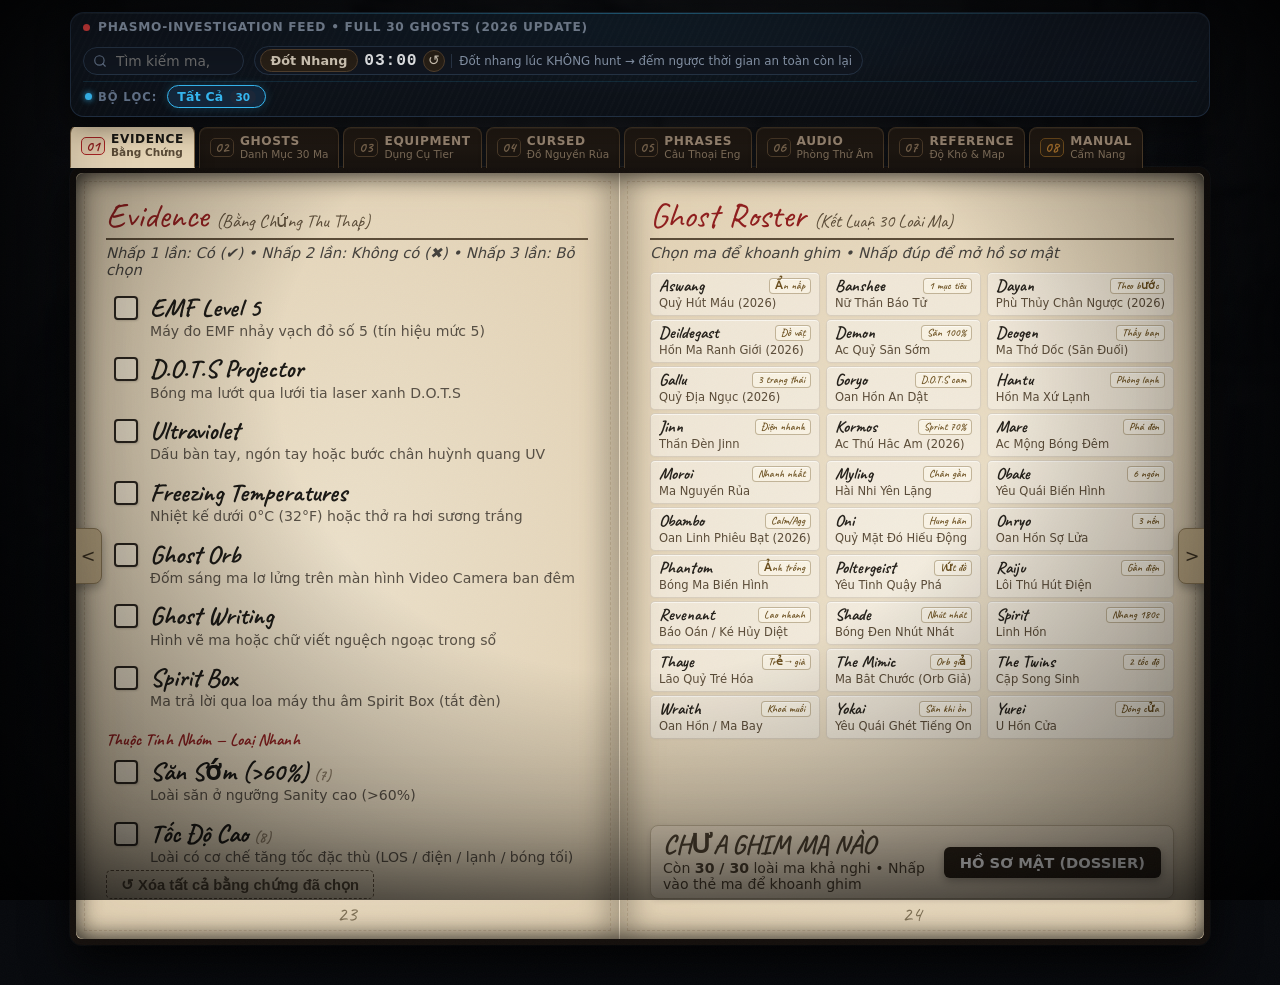
==== commit 96cf2266: "feat(cursed): du 7 do nguyen rua + meo tim theo map, noi thoai Ouija/Monkey Paw, dong bo 6 ma 2026 -" ====
--- a/index.html
+++ b/index.html
@@ -915,10 +915,10 @@
         <!-- View 5: Phrases Left Page (Tab 05) -->
         <div id="leftViewVoice" style="display: none; height: 100%;">
           <div class="page-title">
-            <span>Spirit Box Phrasing</span>
-            <small>(Câu Hỏi Hộp Nói)</small>
-          </div>
-          <p class="page-subtitle">Câu hỏi tiếng Anh chuẩn nhận diện giọng nói (Tắt đèn):</p>
+            <span>Spirit Box &amp; Ouija</span>
+            <small>(Câu Hỏi Hô Ma)</small>
+          </div>
+          <p class="page-subtitle">Câu hỏi tiếng Anh chuẩn cho Spirit Box &amp; Bàn Cầu Cơ (Tắt đèn):</p>
           <div class="scrollable-page-content" id="leftVoiceContent"></div>
         </div>
 
@@ -1026,10 +1026,10 @@
         <!-- View 4: Ouija & Monkey Paw (Tab 04) -->
         <div id="rightViewCursed" style="display: none; height: 100%;">
           <div class="page-title">
-            <span>Ouija &amp; Monkey Paw</span>
-            <small>(Bàn Cầu Cơ &amp; Tay Khỉ)</small>
-          </div>
-          <p class="page-subtitle">Câu hỏi bàn cầu cơ &amp; Điều ước bàn tay khỉ:</p>
+            <span>Cursed Possessions</span>
+            <small>(7 Đồ Nguyền Rủa)</small>
+          </div>
+          <p class="page-subtitle">Ouija, Tay Khỉ, Gương Ma Ám, Hộp Nhạc, Búp Bê Voodoo &amp; Vòng Triệu Hồi:</p>
           <div class="scrollable-page-content" id="rightCursedContent"></div>
         </div>
 
@@ -1047,9 +1047,9 @@
         <div id="rightViewVoice" style="display: none; height: 100%;">
           <div class="page-title">
             <span>Trigger Phrases</span>
-            <small>(Câu Thoại Kích Động)</small>
-          </div>
-          <p class="page-subtitle">Câu thoại kích động ma &amp; ép làm Ghost Event:</p>
+            <small>(Kích Động &amp; Điều Ước)</small>
+          </div>
+          <p class="page-subtitle">Câu thoại kích động ma &amp; Điều ước Bàn Tay Khỉ:</p>
           <div class="scrollable-page-content" id="rightVoiceContent"></div>
         </div>
 
@@ -1235,6 +1235,11 @@
           <div class="dossier-block amber" id="modalDeepWarningContainer">
             <div class="dossier-block-title">Lưu Ý Tối Quan Trọng Cho Thợ Săn Ma</div>
             <div id="modalDeepWarning"></div>
+          </div>
+
+          <div class="vip-tips-card" id="modalTellCard">
+            <div class="vip-tips-header">Tell Ẩn &amp; Dấu Hiệu Chốt 100% <span class="vip-badge">VIP</span></div>
+            <div id="modalTellTips"></div>
           </div>
         </div>
 
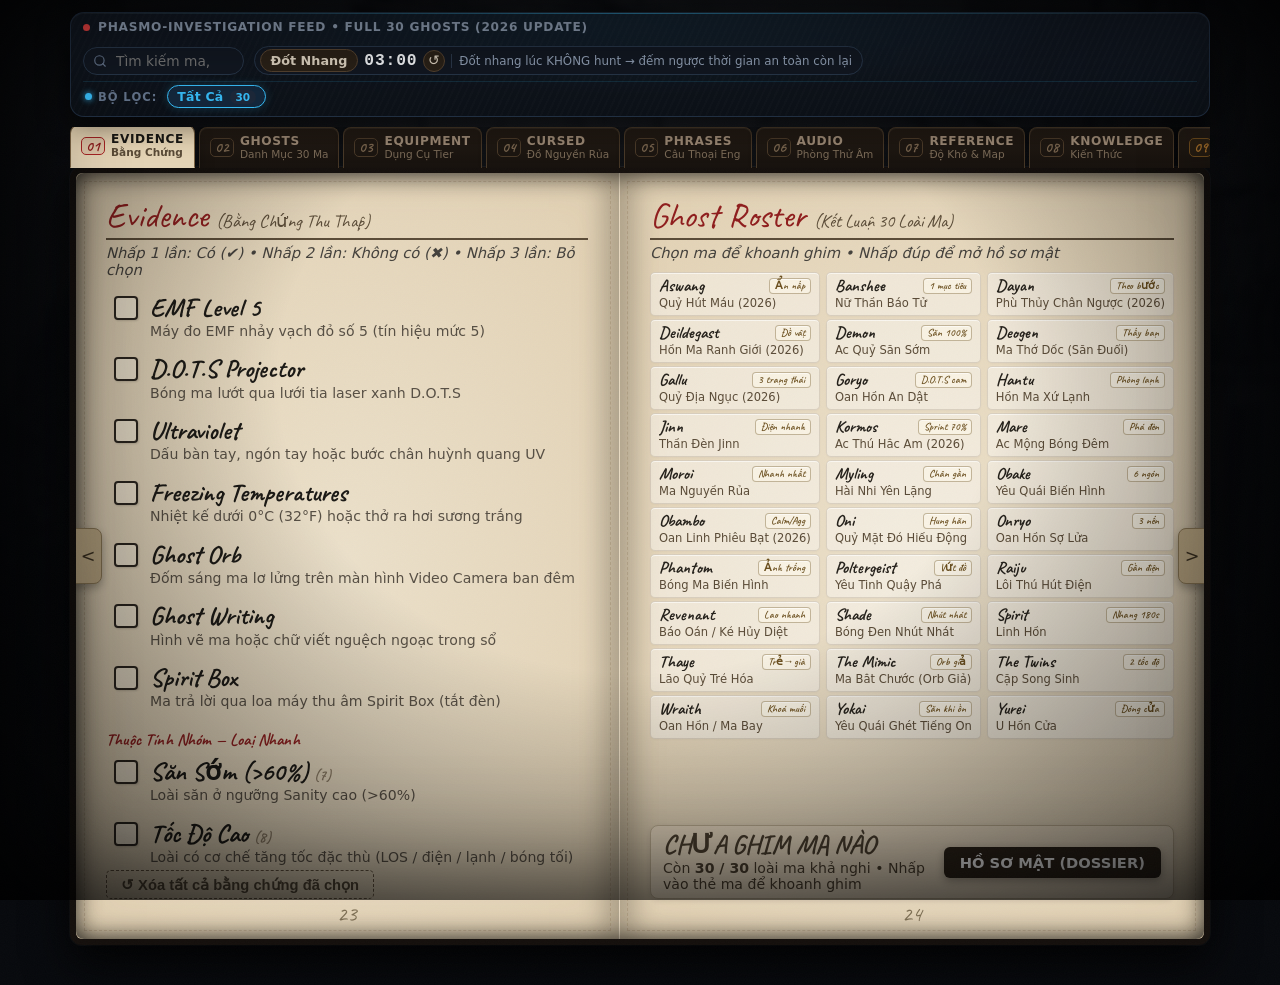
==== commit a82cc5d8: "feat(knowledge): them tab 08 Kien Thuc Cam Nang (10 muc, 67 meo co che)" ====
--- a/index.html
+++ b/index.html
@@ -844,8 +844,15 @@
           <span class="j-tab-sub">Độ Khó &amp; Map</span>
         </div>
       </div>
+      <div class="j-tab" data-tab="knowledge">
+        <span class="j-tab-badge">08</span>
+        <div class="j-tab-content">
+          <span class="j-tab-title">KNOWLEDGE</span>
+          <span class="j-tab-sub">Kiến Thức</span>
+        </div>
+      </div>
       <div class="j-tab j-tab-manual" data-tab="compendium" id="jTabCompendium" title="Mở Cẩm Nang điều tra toàn diện &amp; mẹo 0-evidence">
-        <span class="j-tab-badge">08</span>
+        <span class="j-tab-badge">09</span>
         <div class="j-tab-content">
           <span class="j-tab-title">MANUAL</span>
           <span class="j-tab-sub">Cẩm Nang</span>
@@ -944,6 +951,16 @@
           <div class="scrollable-page-content" id="leftDifficultyContent"></div>
         </div>
 
+        <!-- View 8: Knowledge Left Page (Tab 08) -->
+        <div id="leftViewKnowledge" style="display: none; height: 100%;">
+          <div class="page-title">
+            <span>Knowledge</span>
+            <small>(Kiến Thức Cẩm Nang)</small>
+          </div>
+          <p class="page-subtitle">Cơ chế &amp; mẹo cộng đồng — Phần 1:</p>
+          <div class="scrollable-page-content" id="leftKnowledgeContent"></div>
+        </div>
+
         <div class="page-number" id="leftPageNum">23</div>
       </div>
 
@@ -1041,6 +1058,16 @@
           </div>
           <p class="page-subtitle">Phân loại Nhỏ / Trung bình / Lớn — số phòng, tầng, level mở khóa:</p>
           <div class="scrollable-page-content" id="rightMapsContent"></div>
+        </div>
+
+        <!-- View 8: Knowledge Right Page (Tab 08) -->
+        <div id="rightViewKnowledge" style="display: none; height: 100%;">
+          <div class="page-title">
+            <span>Knowledge</span>
+            <small>(Kiến Thức Cẩm Nang)</small>
+          </div>
+          <p class="page-subtitle">Cơ chế &amp; mẹo cộng đồng — Phần 2:</p>
+          <div class="scrollable-page-content" id="rightKnowledgeContent"></div>
         </div>
 
         <!-- View 5: Trigger Phrases (Tab 05) -->
--- a/css/05-views-grid.css
+++ b/css/05-views-grid.css
@@ -1,6 +1,6 @@
     /* ĐẢM BẢO TẤT CẢ CÁC TRANG CON ĐỀU XẾP DỌC (FLEX COLUMN), KHÔNG BỊ TRÀN NGANG */
-    #leftViewEvidence, #leftViewGhostInfo, #leftViewItems, #leftViewCursed, #leftViewVoice, #leftViewAudio, #leftViewReference,
-    #rightViewGhosts, #rightViewGhostInfo, #rightViewItems, #rightViewCursed, #rightViewVoice, #rightViewAudio, #rightViewReference {
+    #leftViewEvidence, #leftViewGhostInfo, #leftViewItems, #leftViewCursed, #leftViewVoice, #leftViewAudio, #leftViewReference, #leftViewKnowledge,
+    #rightViewGhosts, #rightViewGhostInfo, #rightViewItems, #rightViewCursed, #rightViewVoice, #rightViewAudio, #rightViewReference, #rightViewKnowledge {
       display: flex;
       flex-direction: column !important;
       height: 100%;
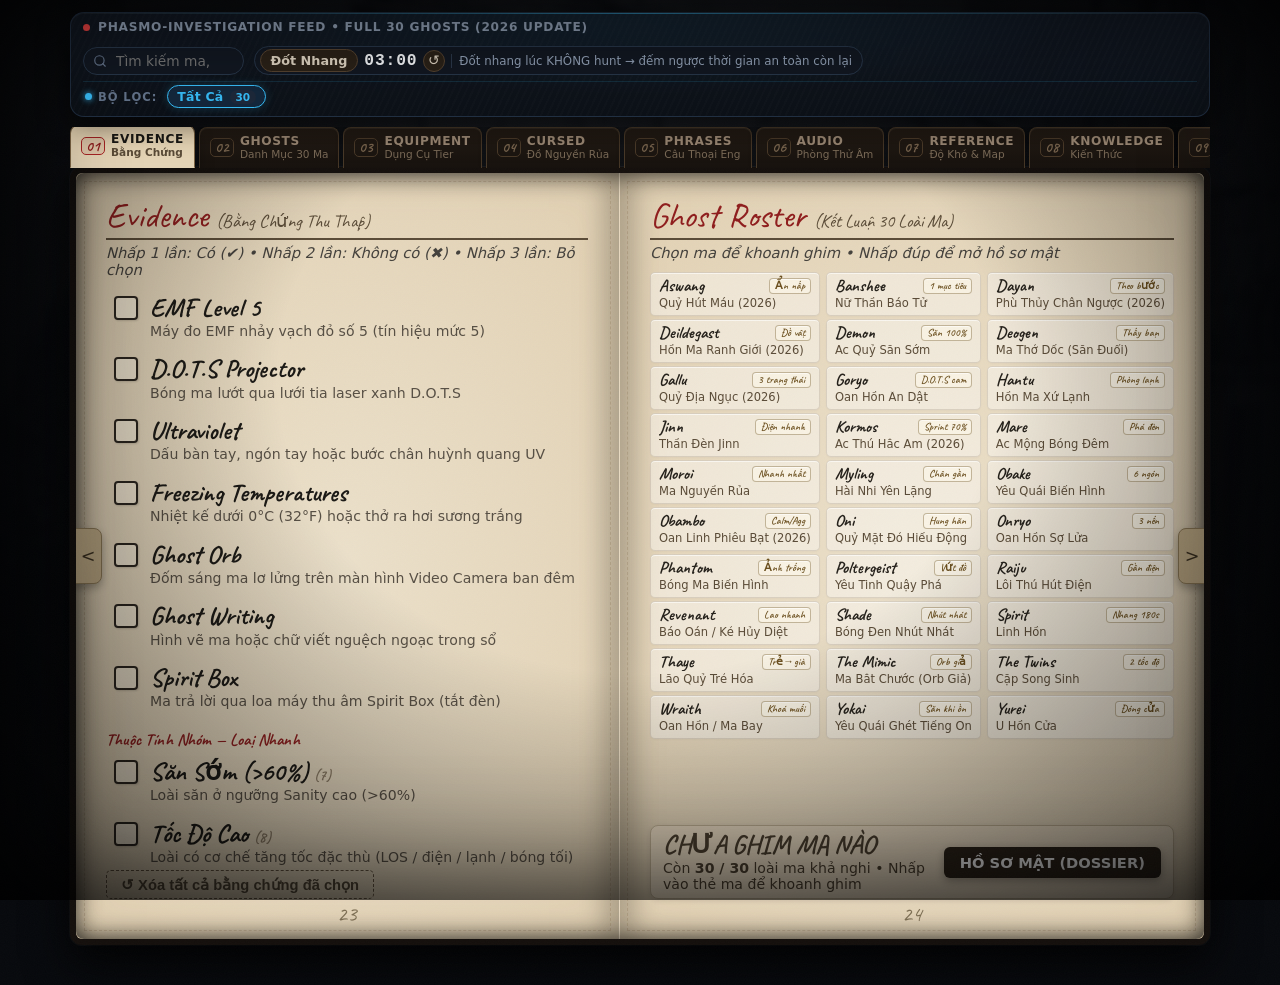
==== commit b08d509a: "feat(training): tab 09 quiz luyen nhan dien ma + bang tell an 30 ma + muc glitch (18 muc/131 tips)" ====
--- a/index.html
+++ b/index.html
@@ -851,8 +851,15 @@
           <span class="j-tab-sub">Kiến Thức</span>
         </div>
       </div>
+      <div class="j-tab" data-tab="training">
+        <span class="j-tab-badge">09</span>
+        <div class="j-tab-content">
+          <span class="j-tab-title">TRAINING</span>
+          <span class="j-tab-sub">Luyện Nhận Diện</span>
+        </div>
+      </div>
       <div class="j-tab j-tab-manual" data-tab="compendium" id="jTabCompendium" title="Mở Cẩm Nang điều tra toàn diện &amp; mẹo 0-evidence">
-        <span class="j-tab-badge">09</span>
+        <span class="j-tab-badge">10</span>
         <div class="j-tab-content">
           <span class="j-tab-title">MANUAL</span>
           <span class="j-tab-sub">Cẩm Nang</span>
@@ -961,6 +968,16 @@
           <div class="scrollable-page-content" id="leftKnowledgeContent"></div>
         </div>
 
+        <!-- View 9: Training Left Page (Tab 09) -->
+        <div id="leftViewTraining" style="display: none; height: 100%;">
+          <div class="page-title">
+            <span>Training</span>
+            <small>(Luyện Nhận Diện)</small>
+          </div>
+          <p class="page-subtitle">Chọn đáp án đúng để luyện phản xạ nhận ma:</p>
+          <div class="scrollable-page-content" id="leftTrainingContent"></div>
+        </div>
+
         <div class="page-number" id="leftPageNum">23</div>
       </div>
 
@@ -1068,6 +1085,16 @@
           </div>
           <p class="page-subtitle">Cơ chế &amp; mẹo cộng đồng — Phần 2:</p>
           <div class="scrollable-page-content" id="rightKnowledgeContent"></div>
+        </div>
+
+        <!-- View 9: Training Right Page (Tab 09) -->
+        <div id="rightViewTraining" style="display: none; height: 100%;">
+          <div class="page-title">
+            <span>Score</span>
+            <small>(Điểm &amp; Chế Độ)</small>
+          </div>
+          <p class="page-subtitle">Chọn chế độ và theo dõi thành tích luyện tập:</p>
+          <div class="scrollable-page-content" id="rightTrainingContent"></div>
         </div>
 
         <!-- View 5: Trigger Phrases (Tab 05) -->
@@ -1333,7 +1360,8 @@
   <script src="js/12-jumpscare.js"></script>
   <script src="js/13-comp-tip.js"></script>
   <script src="js/14-haunt.js"></script>
-  <script src="js/15-vip-tips.js"></script>
+    <script src="js/15-vip-tips.js"></script>
+    <script src="js/16-training.js"></script>
 
   </script>
 
--- a/css/05-views-grid.css
+++ b/css/05-views-grid.css
@@ -1,6 +1,6 @@
     /* ĐẢM BẢO TẤT CẢ CÁC TRANG CON ĐỀU XẾP DỌC (FLEX COLUMN), KHÔNG BỊ TRÀN NGANG */
-    #leftViewEvidence, #leftViewGhostInfo, #leftViewItems, #leftViewCursed, #leftViewVoice, #leftViewAudio, #leftViewReference, #leftViewKnowledge,
-    #rightViewGhosts, #rightViewGhostInfo, #rightViewItems, #rightViewCursed, #rightViewVoice, #rightViewAudio, #rightViewReference, #rightViewKnowledge {
+    #leftViewEvidence, #leftViewGhostInfo, #leftViewItems, #leftViewCursed, #leftViewVoice, #leftViewAudio, #leftViewReference, #leftViewKnowledge, #leftViewTraining,
+    #rightViewGhosts, #rightViewGhostInfo, #rightViewItems, #rightViewCursed, #rightViewVoice, #rightViewAudio, #rightViewReference, #rightViewKnowledge, #rightViewTraining {
       display: flex;
       flex-direction: column !important;
       height: 100%;
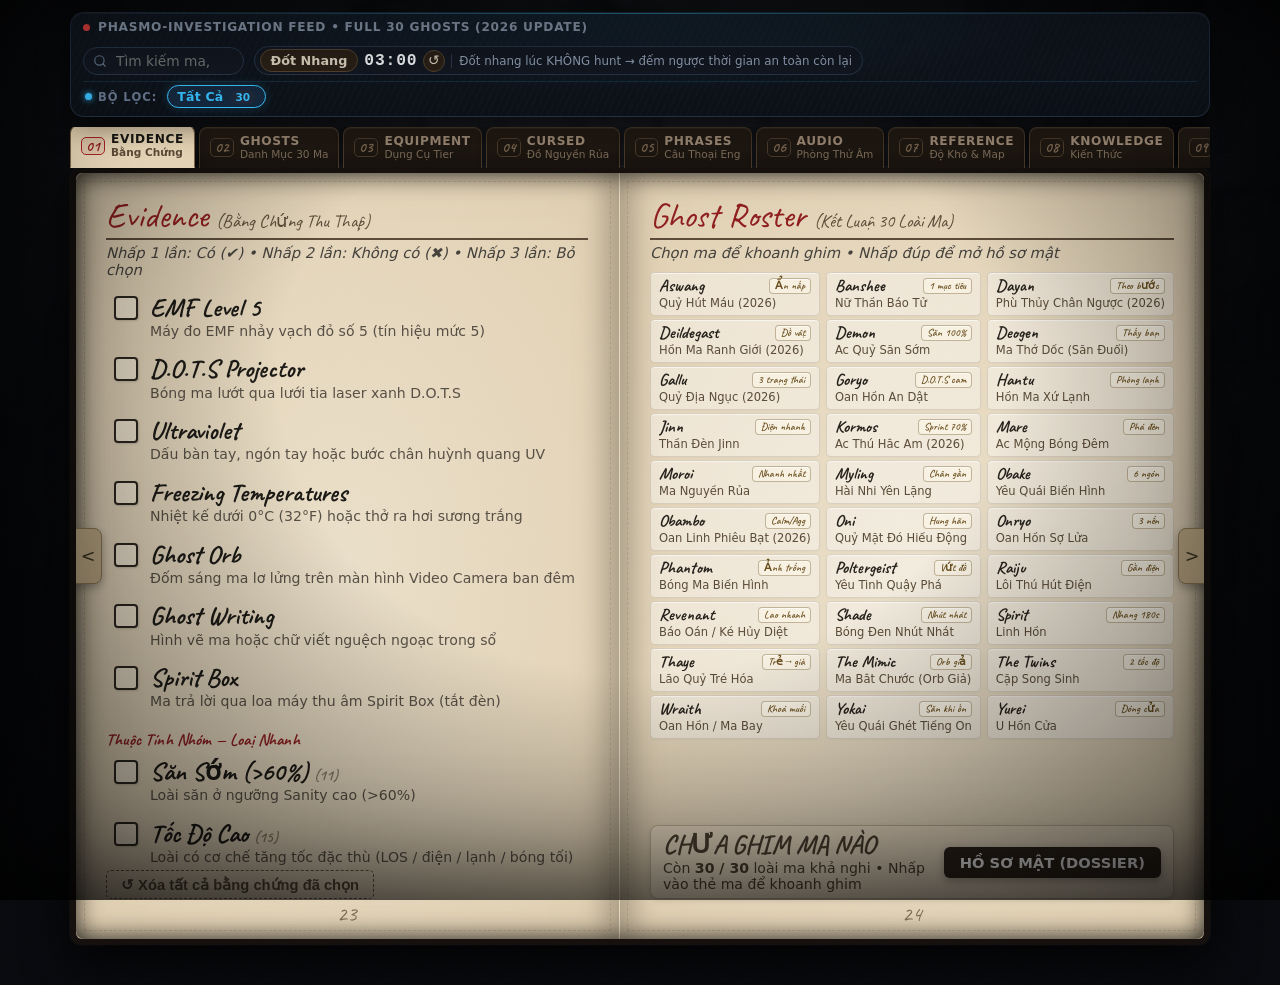
==== commit 79172183: "fix(data): doi chieu canon patch 0.19.0 - tells 6 ma moi + 24 ma cu + equipment/cursed + filter logi" ====
--- a/index.html
+++ b/index.html
@@ -197,7 +197,7 @@
             <li>
               <strong>Bước 1 - Tìm Phòng Ma (Favorite Room):</strong>
               Cầm Nhiệt kế quét từng phòng. Phòng ma luôn có nhiệt độ dưới <strong>10°C</strong> (hoặc &lt;0°C đóng băng).
-              <br><em>*Lưu ý cốt tử:</em> BẬT CẦU DAO (Breaker) ngay khi vào nhà để sưởi ấm, giảm 50% tốc độ tụt Sanity!
+              <br><em>*Lưu ý cốt tử:</em> BẬT CẦU DAO (Breaker) ngay khi vào nhà để dùng được đèn trần (chỉ ánh sáng đèn mới chặn tụt Sanity — nhiệt độ/cầu dao không ảnh hưởng).
             </li>
             <li>
               <strong>Bước 2 - Bố Trí Trang Thiết Bị (3 Evidences):</strong>
@@ -228,8 +228,8 @@
             <li><strong class="tag-amber">Raiju (65%):</strong> Săn sớm ở 65% nếu có thiết bị điện tử đang mở gần ma.</li>
             <li><strong class="tag-amber">Onryo (60%):</strong> Coi nến như thánh giá. Thổi tắt 3 ngọn lửa liên tiếp là hunt ngay; hunt ở 60% nếu phòng không có lửa.</li>
             <li><strong class="tag-amber">Mare (60%):</strong> Săn ở 60% nếu phòng ma đang <strong>TẮT đèn</strong> (ngược lại ở 40% nếu bật đèn).</li>
-            <li><strong class="tag-amber">Aswang (60%):</strong> Săn mồi khi người chơi đứng một mình trong bóng tối.</li>
-            <li><strong class="tag-amber">Gallu (65%):</strong> Quỷ địa ngục hung hãn, cắn thánh giá từ khoảng cách xa.</li>
+            <li><strong class="tag-amber">Aswang (50%):</strong> Base 1.53 chậm nhưng tăng tốc LOS nhanh nhất game; bước vào tủ/locker có người là hunt kết thúc (hunt sau grace ≈ 0).</li>
+            <li><strong class="tag-amber">Gallu (50/60/40%):</strong> Enraged hunt 60% nhưng thánh giá −2m; Weakened hunt 40%, thánh giá +1m, nhang mù 6s.</li>
           </ul>
         </div>
 
@@ -250,7 +250,7 @@
             </li>
             <li>
               <strong class="tag-emerald">Shade (35% Sanity):</strong>
-              Loài ma nhút nhát nhất thế giới game. Hoàn toàn không thể hunt, không tương tác, không thở ra khói nếu có người đứng cùng phòng ma!
+              Loài ma nhút nhát nhất thế giới game. Hoàn toàn không thể hunt hay làm BẤT KỲ event nào nếu có người đứng cùng phòng ma! (Hơi thở lạnh do nhiệt độ phòng, không liên quan.)
             </li>
           </ul>
         </div>
@@ -280,8 +280,8 @@
           <tr>
             <td><strong>Ma tiêu chuẩn (Standard)</strong></td>
             <td>1.7 m/s</td>
-            <td>2.25 m/s (Gia tốc dần)</td>
-            <td>120 → 160 BPM</td>
+            <td>2.8 m/s (Gia tốc dần, +65% sau ~13s)</td>
+            <td>120 → ~198 BPM</td>
             <td>Tăng tốc dần sau mỗi giây nhìn thấy người chơi liên tục.</td>
           </tr>
           <tr>
@@ -289,13 +289,13 @@
             <td>1.5 m/s (Sanity cao)</td>
             <td class="tag-red">3.71 m/s (0% Sanity + LOS)</td>
             <td>106 → 260 BPM</td>
-            <td>Càng thấp Sanity chạy càng như tên bắn. Đốt nhang làm mù tới 12s.</td>
+            <td>Càng thấp Sanity chạy càng như tên bắn. Đốt nhang làm mù tới 7s.</td>
           </tr>
           <tr>
             <td><strong class="tag-red">Revenant (Tên lửa săn mồi)</strong></td>
-            <td>0.4 m/s (Lê lết)</td>
+            <td>1.0 m/s (Rùa bò)</td>
             <td class="tag-red">3.0 m/s (Lao vọt tức thì)</td>
-            <td>30 → 212 BPM</td>
+            <td>70 → 210 BPM</td>
             <td>Mất dấu người chơi đi chậm như rùa; phát hiện người chơi lao vọt cực đại ngay!</td>
           </tr>
           <tr>
@@ -322,7 +322,7 @@
           <tr>
             <td><strong>The Twins (Cặp song sinh)</strong></td>
             <td>1.53 m/s (Ma chính - 90%)</td>
-            <td>1.87 m/s (Ma phụ - 110%)</td>
+            <td>1.9 m/s (110%)</td>
             <td>108 / 132 BPM</td>
             <td>Đợt săn này đi chậm, đợt sau đi nhanh xen kẽ.</td>
           </tr>
@@ -358,7 +358,7 @@
         </div>
         <div class="buster-item">
           <div class="buster-header"><span class="buster-name">Banshee</span><span class="buster-badge">Hú Paramic</span></div>
-          <div class="buster-tip">Tiếng hú/thét xé gió độc quyền qua Parabolic Mic (33%). Chỉ nhắm giết 1 mục tiêu duy nhất trong đội.</div>
+          <div class="buster-tip">Tiếng hú/thét xé gió độc quyền qua Parabolic Mic (33%). Chỉ nhắm giết 1 mục tiêu duy nhất (bỏ qua người khác chỉ khi mục tiêu còn TRONG nhà).</div>
         </div>
         <div class="buster-item">
           <div class="buster-header"><span class="buster-name">Jinn</span><span class="buster-badge">Cầu Dao Bật</span></div>
@@ -370,7 +370,7 @@
         </div>
         <div class="buster-item">
           <div class="buster-header"><span class="buster-name">Revenant</span><span class="buster-badge">Tên Lửa 3.0m/s</span></div>
-          <div class="buster-tip">Đi rề rề 0.4 m/s khi tuần tra, lao vọt với vận tốc 3.0 m/s ngay khi phát hiện người chơi.</div>
+          <div class="buster-tip">Đi rề rề 1.0 m/s khi tuần tra, lao vọt với vận tốc 3.0 m/s ngay khi phát hiện người chơi.</div>
         </div>
         <div class="buster-item">
           <div class="buster-header"><span class="buster-name">Shade</span><span class="buster-badge">Nhút Nhát 35%</span></div>
@@ -410,7 +410,7 @@
         </div>
         <div class="buster-item">
           <div class="buster-header"><span class="buster-name">The Twins</span><span class="buster-badge">2 Tốc Độ Chạy</span></div>
-          <div class="buster-tip">Tương tác 2 phòng khác nhau cùng lúc (đồ thị đường dốc). Luân phiên giữa tốc độ chậm (1.53 m/s) và nhanh (1.87 m/s).</div>
+          <div class="buster-tip">Tương tác 2 phòng khác nhau cùng lúc (đồ thị đường dốc). Luân phiên mỗi hunt giữa tốc độ chậm (1.5 m/s) và nhanh (1.9 m/s).</div>
         </div>
         <div class="buster-item">
           <div class="buster-header"><span class="buster-name">Raiju</span><span class="buster-badge">Nhiễu Sóng 15m</span></div>
@@ -425,8 +425,8 @@
           <div class="buster-tip"><strong>LUÔN CÓ GHOST ORB GIẢ</strong> ở mọi độ khó (kể cả 0-Evidence). Sao chép hành vi và tốc độ của bất kỳ loài ma nào.</div>
         </div>
         <div class="buster-item">
-          <div class="buster-header"><span class="buster-name">Moroi</span><span class="buster-badge">Nhang Mù 12s</span></div>
-          <div class="buster-tip">Nguyền rủa qua Spirit Box làm tụt đôi Sanity. Càng thấp Sanity chạy càng nhanh (tối đa 3.71 m/s). Nhang làm mù 12s.</div>
+          <div class="buster-header"><span class="buster-name">Moroi</span><span class="buster-badge">Nhang Mù 7s</span></div>
+          <div class="buster-tip">Nguyền rủa qua Spirit Box làm tụt đôi Sanity. Càng thấp Sanity chạy càng nhanh (tối đa 3.71 m/s). Nhang làm mù 7s (ma thường 5s).</div>
         </div>
         <div class="buster-item">
           <div class="buster-header"><span class="buster-name">Deogen</span><span class="buster-badge">Thở Khò Khè</span></div>
@@ -442,11 +442,11 @@
         </div>
         <div class="buster-item">
           <div class="buster-header"><span class="buster-name">Dayan (2026)</span><span class="buster-badge">Nhanh Khi Bạn Di Chuyển</span></div>
-          <div class="buster-tip">Hunt sớm 65% và chạy 2.25 m/s khi bạn DI CHUYỂN trong 10m; còn 45% và 1.2 m/s khi bạn ĐỨNG YÊN gần nó. Không tăng tốc theo LOS.</div>
+          <div class="buster-tip">Hunt sớm 65% và chạy 2.25 m/s khi bạn DI CHUYỂN trong 10m; còn 45% và 1.2 m/s khi bạn ĐỨNG YÊN gần nó. Vẫn tăng tốc LOS chuẩn (tích ngầm trong 10m).</div>
         </div>
         <div class="buster-item">
           <div class="buster-header"><span class="buster-name">Deildegast (2026)</span><span class="buster-badge">Tốc Độ Theo Đồ Vật</span></div>
-          <div class="buster-tip">Tốc độ cố định 0.4–3.0 m/s tùy số đồ vật đã bị xê dịch (càng nhiều đồ bị ném càng chậm). Không tăng tốc theo LOS.</div>
+          <div class="buster-tip">Tốc độ cố định 0.4–3.0 m/s tùy số đồ vật đã bị xê dịch (càng nhiều đồ bị xê dịch TRƯỚC hunt càng chậm). Không tăng tốc theo LOS.</div>
         </div>
         <div class="buster-item">
           <div class="buster-header"><span class="buster-name">Gallu (2026)</span><span class="buster-badge">Trạng Thái Hung Hãn</span></div>
@@ -474,14 +474,14 @@
             <li><strong>Spirit (2 nhang):</strong> đốt nhang (gần ma) + bấm giờ. Nếu <strong>2 phút 45 giây</strong> không hunt, đốt nhang lần 2. Nếu hunt trong <strong>60 giây</strong> sau lần 2 → 100% Spirit. <em>(Cần sanity đủ thấp để ma có thể hunt, nếu không bài test vô nghĩa.)</em></li>
             <li><strong>Ouija EMF5:</strong> spam câu rẻ như "How old are you?" — mỗi lần trả lời đều nhả EMF. Dùng để lấy EMF5 (nếu ma có EMF5) + ảnh/media.</li>
             <li><strong>Sách bị ném:</strong> ở độ khó 3 bằng chứng, nếu ma <em>ném</em> sổ mà KHÔNG viết → gạch Ghost Writing.</li>
-            <li><strong>Yurei:</strong> chỉ mở/đóng cửa &amp; tủ <strong>hoàn toàn</strong>. Hé cửa = KHÔNG phải Yurei.</li>
+            <li><strong>Yurei:</strong> đóng cửa phòng từ từ KHÔNG tiếng cót két (skill). Cửa tủ trốn không tính; lúc hunt vẫn hé cửa như ma thường.</li>
           </ul>
         </div>
 
         <div class="comp-card highlight-cyan">
           <div class="comp-card-title"><span>NHẬN DIỆN SIÊU TỐC (TELLS ẨN)</span><span class="badge">PRO</span></div>
           <ul>
-            <li><strong>Raiju:</strong> nhịp tim (heartbeat) <strong>to &amp; bass hơn</strong> mọi ma khác — nghe cả khi event lẫn hunt. Nghe là biết.</li>
+            <li><strong>Raiju:</strong> nghe nhịp tim từ xa tới <strong>15m</strong> (ma thường 10m). Tầm hút điện: 6m (nhỏ) / 8m (vừa) / 10m (lớn).</li>
             <li><strong>Banshee:</strong> KHÔNG BAO GIỜ là nam (model/tên) từ update Giáng Sinh 2025 → <em>thấy model/tên nam = gạch Banshee.</em></li>
             <li><strong>Mare:</strong> <strong>không bật được</strong> TV/màn hình. → <em>Thấy ma BẬT TV/màn hình = gạch Mare.</em> Còn Mare thì hay <strong>tắt đèn ngay</strong> sau khi bạn vừa bật (và không bao giờ bật đèn).</li>
             <li><strong>Onryo:</strong> <strong>không thắp được</strong> nến nhà/campfire → <em>thấy ma thắp nến = gạch Onryo.</em> Onryo còn hay thổi tắt cùng 1 firelight 2 lần trong 20s, và thổi tắt bật lửa của bạn trong &lt;20s.</li>
@@ -527,7 +527,7 @@
           <ul>
             <li><strong>PHẢI đốt GẦN ma</strong> (trong/sát phòng ma) mới có tác dụng — đốt ở cửa hay xa ma là <strong>vô ích</strong>.</li>
             <li><strong>Khi hunt — làm CHOÁNG:</strong> đốt nhang rồi áp/ném về phía mặt ma lúc nó đang đuổi → <strong>làm mù ma ~5 giây</strong> để chạy trốn. <em>Không cần canh thời điểm</em>, chỉ cần đốt lúc ma ở gần.</li>
-            <li><strong>Theo Tier:</strong> T1 mù 5s • T2 mù 5s + <strong>chậm 25%</strong> (5s) • T3 mù 5s + <strong>khóa chân đứng im</strong> (5s).</li>
+            <li><strong>Theo Tier:</strong> T1 mù 5s • T2 mù 5s + <strong>chậm 50%</strong> (5s) • T3 mù 5s + <strong>khóa chân đứng im</strong> (5s).</li>
             <li><strong>Ngoài hunt:</strong> chặn hunt <strong>90s</strong> (Spirit 180s, Demon 60s). Nhang <strong>KHÔNG cộng dồn/reset</strong> cooldown đang chạy — đừng đốt phí.</li>
             <li><strong>Crucifix</strong> chỉ chặn hunt <em>mới</em> (vô dụng khi đang hunt). Đặt dọc lối thoát gần phòng ma; <strong>T3 chặn cả Cursed Hunt</strong>.</li>
             <li><strong>Hunt vs Event:</strong> cửa thoát <strong>LOCK</strong> = đang hunt; event có thể đóng cửa nhưng KHÔNG khóa.</li>
@@ -582,7 +582,7 @@
           <ul>
             <li data-detail="Tạo hunt có kiểm soát: dùng Ouija 'Where are you?' hoặc để sanity hạ xuống thấp. Núp ở chỗ nghe rõ (hành lang/closet) và nghe nhịp bước chân để đo tốc độ."><strong>Cách test:</strong> tạo hunt có kiểm soát (Ouija "Where are you?" / hạ sanity), núp chỗ nghe rõ, nghe <strong>nhịp bước chân</strong>.</li>
             <li data-detail="Không thấy bạn: 1.0 m/s (rất chậm). Vừa phát hiện (thấy bạn / nghe micro / dính thiết bị điện): vọt 3.0 m/s. Nghe chân rề rề rồi đột ngột dồn dập = Revenant."><strong>Bò 1.0 m/s</strong> khi không thấy bạn → đột ngột <strong>3.0</strong> khi thấy → <strong>Revenant</strong>.</li>
-            <li data-detail="Luôn biết bạn ở đâu (trốn vô ích). Xa hơn 6m: 3.0 m/s; lại gần dưới 2.5m: 0.4 m/s. Cứ dắt nó loop quanh bàn là sống."><strong>Xa 3.0 → gần 0.4</strong> (càng gần càng chậm) → <strong>Deogen</strong>.</li>
+            <li data-detail="Luôn biết bạn ở đâu (trốn vô ích). Xa trên ~5.3m (đường đi): 3.0 m/s; lại gần dưới ~2.4m: 0.4 m/s. Cứ dắt nó loop quanh bàn là sống."><strong>Xa 3.0 → gần 0.4</strong> (càng gần càng chậm) → <strong>Deogen</strong>.</li>
             <li data-detail="Mới vào: 2.75 m/s + hunt sớm 75%. Đứng gần nó → nó 'già đi': chậm dần còn 1.0 m/s và hunt muộn 15%."><strong>2.75 → chậm dần 1.0</strong> (già đi) → <strong>Thaye</strong>.</li>
             <li data-detail="Tốc độ theo nhiệt độ phòng: dưới 0°C → 2.7 m/s; trên 15°C → 1.4 m/s. Không tăng tốc theo line-of-sight."><strong>Lạnh nhanh (2.7) / ấm chậm (1.4)</strong> → <strong>Hantu</strong>.</li>
             <li data-detail="Chỉ đạt 2.5 m/s khi CẦU DAO BẬT + có LOS + bạn ở xa hơn 3m; lại gần dưới 3m thì về 1.7. Cầu dao tắt = mất khả năng."><strong>2.5 khi CẦU DAO BẬT + thấy bạn &gt;3m</strong> → <strong>Jinn</strong>.</li>
@@ -623,7 +623,7 @@
             <li data-detail="Khi hunt mà CẦU DAO TẮT, Hantu thở ra hơi khói trắng từ miệng. Thấy hơi thở → Hantu (đây là dấu hiệu chốt)."><strong>Thở khói khi hunt (cầu dao tắt)</strong> → <strong>Hantu</strong>.</li>
             <li data-detail="Áp Spirit Box trong khoảng 1m, Deogen có ~33% phát tiếng thở dốc thay vì trả lời. Nghe thở dốc → Deogen."><strong>Thở dốc qua Spirit Box ở ~1m</strong> → <strong>Deogen</strong>.</li>
             <li data-detail="Banshee có 33% phát tiếng hú/thét gào độc quyền qua Parabolic Microphone. Nghe tiếng đó → Banshee."><strong>Tiếng hú/thét qua Paramic (33%)</strong> → <strong>Banshee</strong>.</li>
-            <li data-detail="Nhịp tim (heartbeat) của Raiju to và bass hơn mọi ma khác — nghe được cả khi ghost event lẫn hunt."><strong>Nhịp tim to/bass hơn</strong> → <strong>Raiju</strong>.</li>
+            <li data-detail="Tầm nghe nhịp tim của bạn với Raiju mở rộng tới 15m (ma thường 10m); tầm hút điện 6m/8m/10m theo cỡ map."><strong>Nghe tim từ 15m</strong> → <strong>Raiju</strong>.</li>
             <li data-detail="Chụp ảnh Phantom → nó biến mất ngay, ảnh chụp ra TRỐNG (không có ma) và không có hạt nhiễu điện tử."><strong>Chụp ảnh ma biến mất (ảnh trống, không nhiễu)</strong> → <strong>Phantom</strong>.</li>
             <li data-detail="Myling đi êm: chỉ nghe bước chân trong ~12m (ma khác ~20m). Còn Raiju thì gây nhiễu thiết bị điện từ 15m (ma khác 10m)."><strong>Bước chân êm (nghe &lt;12m)</strong> → <strong>Myling</strong>; <strong>nhiễu điện tử 15m</strong> → <strong>Raiju</strong>.</li>
             <li data-detail="Nếu ma đang hunt mà đi vào một chỗ ẩn chính thức (closet/locker) thì hunt KẾT THÚC ngay lập tức → Aswang."><strong>Hunt kết thúc ngay</strong> khi nó vào chỗ ẩn chính thức (đang hunt) → <strong>Aswang</strong>.</li>
@@ -1215,7 +1215,7 @@
 
           <div class="dossier-stat-card">
             <span class="stat-label">Tốc Độ Di Chuyển</span>
-            <span class="stat-value highlight-blue" id="modalSpeed">1.7 m/s → 2.25 m/s</span>
+            <span class="stat-value highlight-blue" id="modalSpeed">1.7 m/s → 2.8 m/s</span>
           </div>
 
           <div class="dossier-stat-card" style="grid-column: span 2;">
@@ -1243,7 +1243,7 @@
                 Tuần tra (1.7 m/s • 120 BPM)
               </button>
               <button class="btn-speed-mode" id="btnSpeedMax" data-mode="max">
-                Nhìn thấy người / LOS (2.25 m/s • 160 BPM)
+                Nhìn thấy người / LOS (2.8 m/s • ~198 BPM)
               </button>
             </div>
 
--- a/css/07-fx.css
+++ b/css/07-fx.css
@@ -206,3 +206,17 @@
       100% { transform: translateY(-50%) scaleX(1.06); opacity: 0; }
     }
     body.haunt-shake { animation: bodyQuake 0.5s ease; }
+
+    /* ===== PRINT / PDF: mở hết <details>, nền sáng tiết kiệm mực ===== */
+    @media print {
+      .fx-overlays, .jumpscare-layer, .haunt-layer, .screen-overlay,
+      .truck-dashboard, .quick-action-bar, .compendium-tabs-nav,
+      #compTip, .timer-phase { display: none !important; }
+      body { background: #fff !important; color: #000 !important; }
+      #ghostsGrid { display: block !important; }
+      .ghost-slot { break-inside: avoid; border: 1px solid #999 !important; }
+      details { display: block !important; }
+      details > *:not(summary) { display: block !important; }
+      details summary { font-weight: 700; }
+      .scrollable-page-content { overflow: visible !important; max-height: none !important; }
+    }
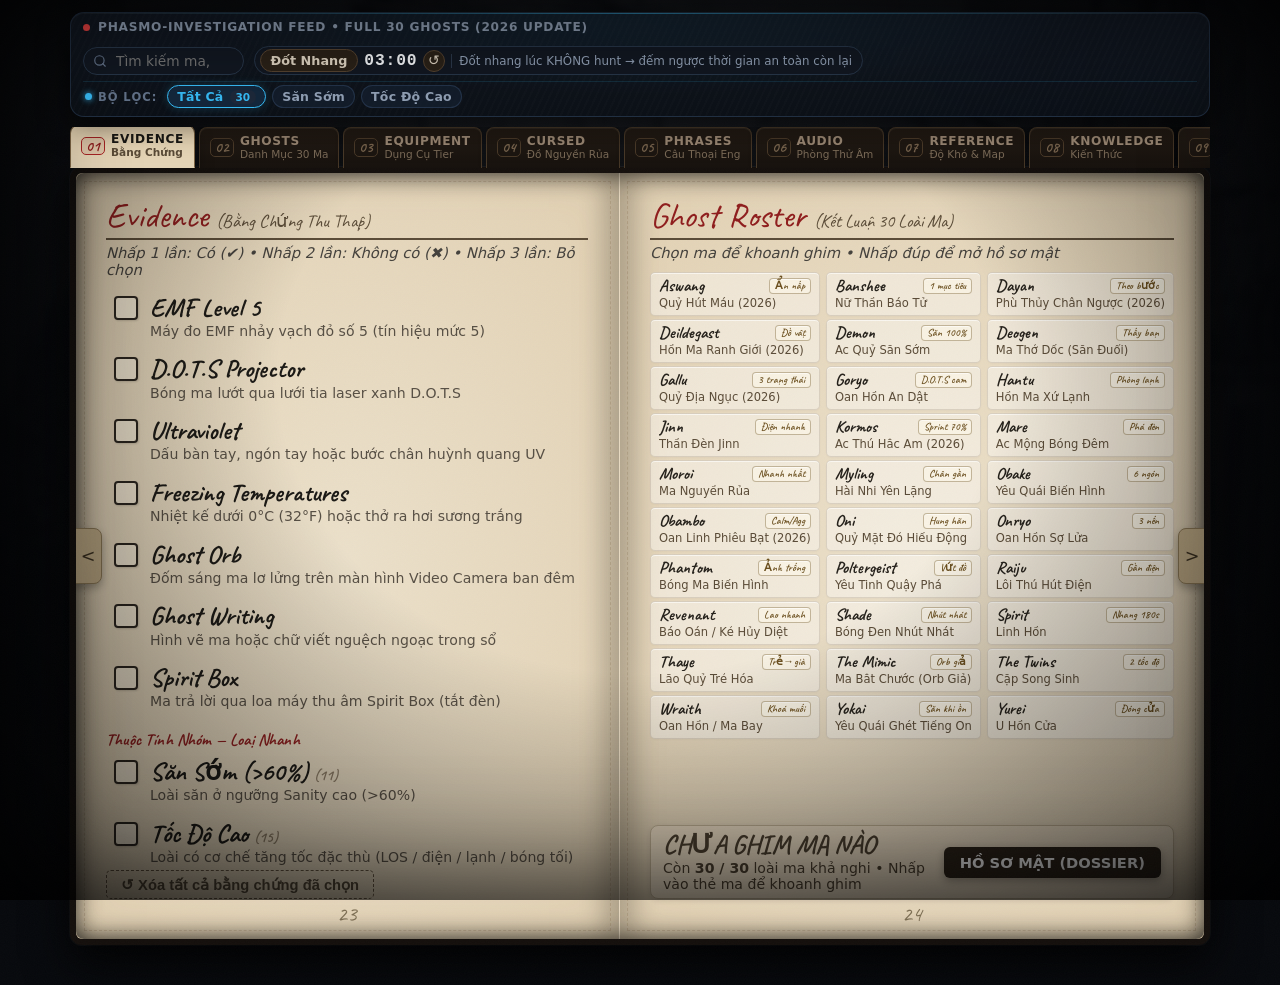
==== commit 5f16e75d: "fix(data): vong 3 - dao nguoc test muoi Wraith + 6 loi UI/JS (training, Deogen, jumpscare, audio, HU" ====
--- a/index.html
+++ b/index.html
@@ -16,8 +16,6 @@
   <link rel="stylesheet" href="css/05-views-grid.css">
   <link rel="stylesheet" href="css/06-studio-dossier.css">
   <link rel="stylesheet" href="css/07-fx.css">
-
-  </style>
 </head>
 <body>
 
@@ -70,6 +68,12 @@
           <div class="filter-chip active" data-filter="all">
             <span class="chip-text">Tất Cả</span>
             <span class="chip-badge">30</span>
+          </div>
+          <div class="filter-chip" data-filter="early_hunt">
+            <span class="chip-text">Săn Sớm</span>
+          </div>
+          <div class="filter-chip" data-filter="fast_speed">
+            <span class="chip-text">Tốc Độ Cao</span>
           </div>
 
         </div>
@@ -223,7 +227,7 @@
           </div>
           <ul>
             <li><strong class="tag-red">Demon (100% / 70%):</strong> Sở hữu chiêu cắn trộm (Ability Hunt) có thể kích hoạt cuộc săn ở <strong>100% Sanity</strong> ngay phút đầu tiên! Đốt nhang chỉ cản được 60 giây.</li>
-            <li><strong class="tag-red">Yokai (80%):</strong> Săn sớm ở 80% nếu người chơi nói chuyện qua micro gần ma trong vòng 2.5m.</li>
+            <li><strong class="tag-red">Yokai (80%):</strong> Săn sớm ở 80% nếu người chơi nói chuyện trong CÙNG PHÒNG với nó (2.5m chỉ là bán kính điếc khi hunt).</li>
             <li><strong class="tag-red">Thaye (75%):</strong> Săn sớm ở 75% khi mới vào nhà (tuổi 0), chạy siêu tốc 2.75 m/s.</li>
             <li><strong class="tag-amber">Raiju (65%):</strong> Săn sớm ở 65% nếu có thiết bị điện tử đang mở gần ma.</li>
             <li><strong class="tag-amber">Onryo (60%):</strong> Coi nến như thánh giá. Thổi tắt 3 ngọn lửa liên tiếp là hunt ngay; hunt ở 60% nếu phòng không có lửa.</li>
@@ -346,7 +350,7 @@
         </div>
         <div class="buster-item">
           <div class="buster-header"><span class="buster-name">Wraith</span><span class="buster-badge">Không UV Muối</span></div>
-          <div class="buster-tip">Dẫm muối tạo tiếng sột soạt nhưng <strong>KHÔNG BAO GIỜ</strong> để lại dấu chân UV huỳnh quang. Dịch chuyển tạo EMF 2/5.</div>
+          <div class="buster-tip">KHÔNG BAO GIỜ dẫm lún muối (không sột soạt, muối nguyên chóp). Muối bị lún → gạch Wraith ngay. Dịch chuyển tạo EMF 2/5.</div>
         </div>
         <div class="buster-item">
           <div class="buster-header"><span class="buster-name">Phantom</span><span class="buster-badge">Chụp Ảnh Mất</span></div>
@@ -529,7 +533,7 @@
             <li><strong>Khi hunt — làm CHOÁNG:</strong> đốt nhang rồi áp/ném về phía mặt ma lúc nó đang đuổi → <strong>làm mù ma ~5 giây</strong> để chạy trốn. <em>Không cần canh thời điểm</em>, chỉ cần đốt lúc ma ở gần.</li>
             <li><strong>Theo Tier:</strong> T1 mù 5s • T2 mù 5s + <strong>chậm 50%</strong> (5s) • T3 mù 5s + <strong>khóa chân đứng im</strong> (5s).</li>
             <li><strong>Ngoài hunt:</strong> chặn hunt <strong>90s</strong> (Spirit 180s, Demon 60s). Nhang <strong>KHÔNG cộng dồn/reset</strong> cooldown đang chạy — đừng đốt phí.</li>
-            <li><strong>Crucifix</strong> chỉ chặn hunt <em>mới</em> (vô dụng khi đang hunt). Đặt dọc lối thoát gần phòng ma; <strong>T3 chặn cả Cursed Hunt</strong>.</li>
+            <li><strong>Crucifix</strong> chỉ chặn hunt <em>mới</em> (vô dụng khi đang hunt). Đặt dọc lối thoát gần phòng ma; <strong>T3 chặn cả Cursed Hunt chỉ khi còn nguyên 2/2 lượt</strong>.</li>
             <li><strong>Hunt vs Event:</strong> cửa thoát <strong>LOCK</strong> = đang hunt; event có thể đóng cửa nhưng KHÔNG khóa.</li>
           </ul>
         </div>
@@ -606,7 +610,7 @@
             <li data-detail="Oni không bao giờ làm event bóng khói (airball/mist form). Thấy airball → gạch Oni.">Thấy <strong>airball</strong> (bóng khói) → gạch <strong>Oni</strong>.</li>
             <li data-detail="Banshee và Dayan chỉ có model/tên NỮ. Thấy model hoặc tên NAM → gạch cả hai con này.">Thấy <strong>model/tên NAM</strong> → gạch <strong>Banshee</strong> &amp; <strong>Dayan</strong> (2 con này chỉ nữ).</li>
             <li data-detail="Yurei chỉ mở/đóng cửa và tủ HOÀN TOÀN (đóng sầm). Nếu cửa chỉ hé/mở dở → gạch Yurei.">Thấy <strong>hé cửa</strong> (không mở/đóng hoàn toàn) → gạch <strong>Yurei</strong>.</li>
-            <li data-detail="Goryo không đổi phòng yêu thích và ít đi xa khỏi phòng. Ma hunt ở ngoài phòng / có đổi phòng → gạch Goryo.">Ma <strong>hunt ngoài phòng yêu thích / đổi phòng</strong> → gạch <strong>Goryo</strong>.</li>
+            <li data-detail="Goryo không đổi phòng yêu thích (trừ ước Monkey Paw) nhưng vẫn Short Roam phòng sát vách. Chỉ gạch khi đổi hẳn phòng / hunt rất xa phòng gốc.">Ma <strong>ĐỔI hẳn phòng yêu thích / hunt rất xa phòng gốc</strong> → gạch <strong>Goryo</strong> (vẫn Short Roam phòng sát vách).</li>
             <li data-detail="Onryo không thắp được nến nhà hoặc campfire. Thấy ma thắp nến/campfire → gạch Onryo.">Thấy ma <strong>thắp nến/campfire</strong> → gạch <strong>Onryo</strong>.</li>
             <li data-detail="Nếu đốt nhang ĐÚNG (đứng gần ma) mà ma hunt lại dưới 60s → gạch mọi loài trừ Demon. CẢNH BÁO: nếu đứng xa ma thì nhang không ăn → kết quả sai.">Đốt nhang mà <strong>hunt lại &lt;60s</strong> → gạch mọi loài trừ <strong>Demon</strong> (nếu chắc bạn đứng gần ma).</li>
           </ul>
@@ -616,7 +620,7 @@
           <div class="comp-card-title"><span>CHỐT 100% — DẤU HIỆU ĐỘC QUYỀN</span><span class="badge">VIP</span></div>
           <ul>
             <li><strong>Ghost Orb khi tắt HẾT bằng chứng (0-evidence/Apocalypse)</strong> → <strong>The Mimic</strong> (chốt). Vì Orb của Mimic là <em>khả năng</em> luôn tồn tại, không phải bằng chứng — mọi ma khác đều <strong>không nhả gì</strong> khi tắt bằng chứng. <em>(Ở Insanity 1-bằng-chứng thì Orb CHƯA chốt được, vì nhiều ma có Orb thật.)</em></li>
-            <li data-detail="Wraith không dẫm muối và không để lại dấu chân UV. LƯU Ý: Gallu ở trạng thái Enraged cũng không dẫm muối → phải loại Gallu trước khi chốt Wraith."><strong>Không dẫm muối / không dấu chân UV</strong> → <strong>Wraith</strong> (loại Gallu-Enraged trước).</li>
+            <li data-detail="Wraith không dẫm LÚN muối (muối nguyên chóp dù ma đi qua — check cảm biến/DOTS). Gallu Enraged cũng vậy → phải loại Gallu trước khi chốt Wraith."><strong>Không dẫm LÚN muối</strong> → <strong>Wraith</strong> (loại Gallu-Enraged trước).</li>
             <li data-detail="Obake có 16.7% để lại vân tay 6 ngón, và trong lúc hunt có thể chớp biến hình thành model ma khác (cùng giới). Thấy 1 trong 2 → Obake."><strong>Dấu tay 6 ngón / biến hình model khác khi hunt</strong> → <strong>Obake</strong>.</li>
             <li data-detail="Poltergeist ném nhiều đồ vật cùng lúc (polty bomb) với lực mạnh; khi hunt ném mỗi 0.5 giây. Thấy ném chùm → Poltergeist."><strong>Ném chùm nhiều đồ cùng lúc</strong> → <strong>Poltergeist</strong>.</li>
             <li data-detail="The Twins có 2 vùng tương tác, đôi khi tương tác ở 2 nơi gần như cùng lúc (Twinteraction). Thấy vậy → Twins."><strong>2 tương tác cùng lúc 2 nơi</strong> → <strong>The Twins</strong>.</li>
@@ -685,7 +689,7 @@
           <div class="comp-card-title"><span>ĐỒ NGUYỀN RỦA &amp; DỤNG CỤ</span><span class="badge">VIỆT</span></div>
           <ul>
             <li><strong>Cursed Possession</strong> = Đồ nguyền rủa (7 món): Tarot, Ouija, Monkey Paw, Gương ma ám, Hộp nhạc, Voodoo, Vòng triệu hồi.</li>
-            <li><strong>Cursed Hunt</strong> = Săn nguyền rủa: hunt do đồ nguyền rủa, KHÔNG chặn được bằng thánh giá/nhang.</li>
+            <li><strong>Cursed Hunt</strong> = Săn nguyền rủa: hunt do đồ nguyền rủa. Thánh giá T1/T2 không chặn được; T3 còn NGUYÊN 2/2 lượt mới chặn được (1 lần chặn đốt cả 2 nhánh).</li>
             <li><strong>Smudge / Incense</strong> = Nhang: chặn hunt (ngoài hunt) / làm mù ma (trong hunt).</li>
             <li><strong>Crucifix</strong> = Thánh giá: chặn hunt trong bán kính.</li>
             <li><strong>Salt</strong> = Muối: bắt dấu chân; Tier 3 làm chậm ma.</li>
@@ -1362,8 +1366,6 @@
   <script src="js/14-haunt.js"></script>
     <script src="js/15-vip-tips.js"></script>
     <script src="js/16-training.js"></script>
-
-  </script>
 
   <!-- U ÁM: lớp vignette + hạt nhiễu + đèn chập chờn -->
   <div class="fx-overlays" aria-hidden="true">
